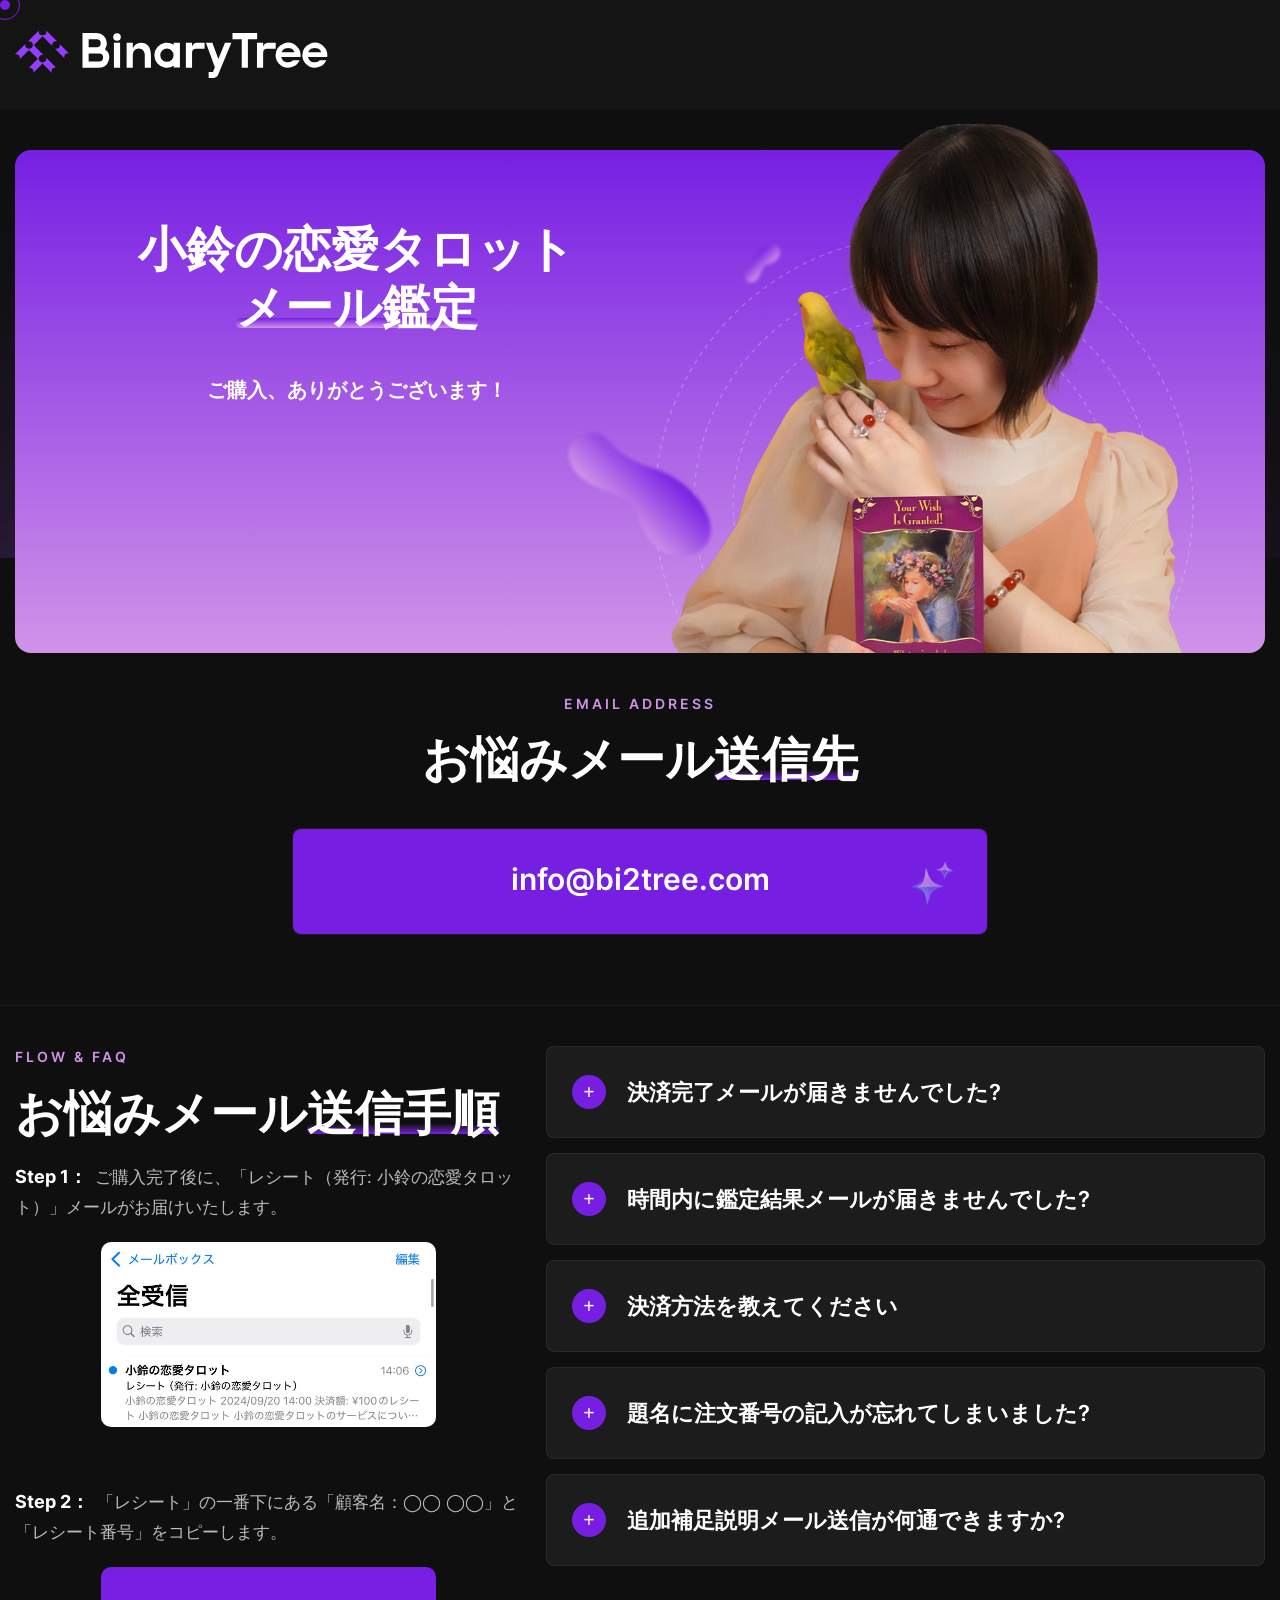
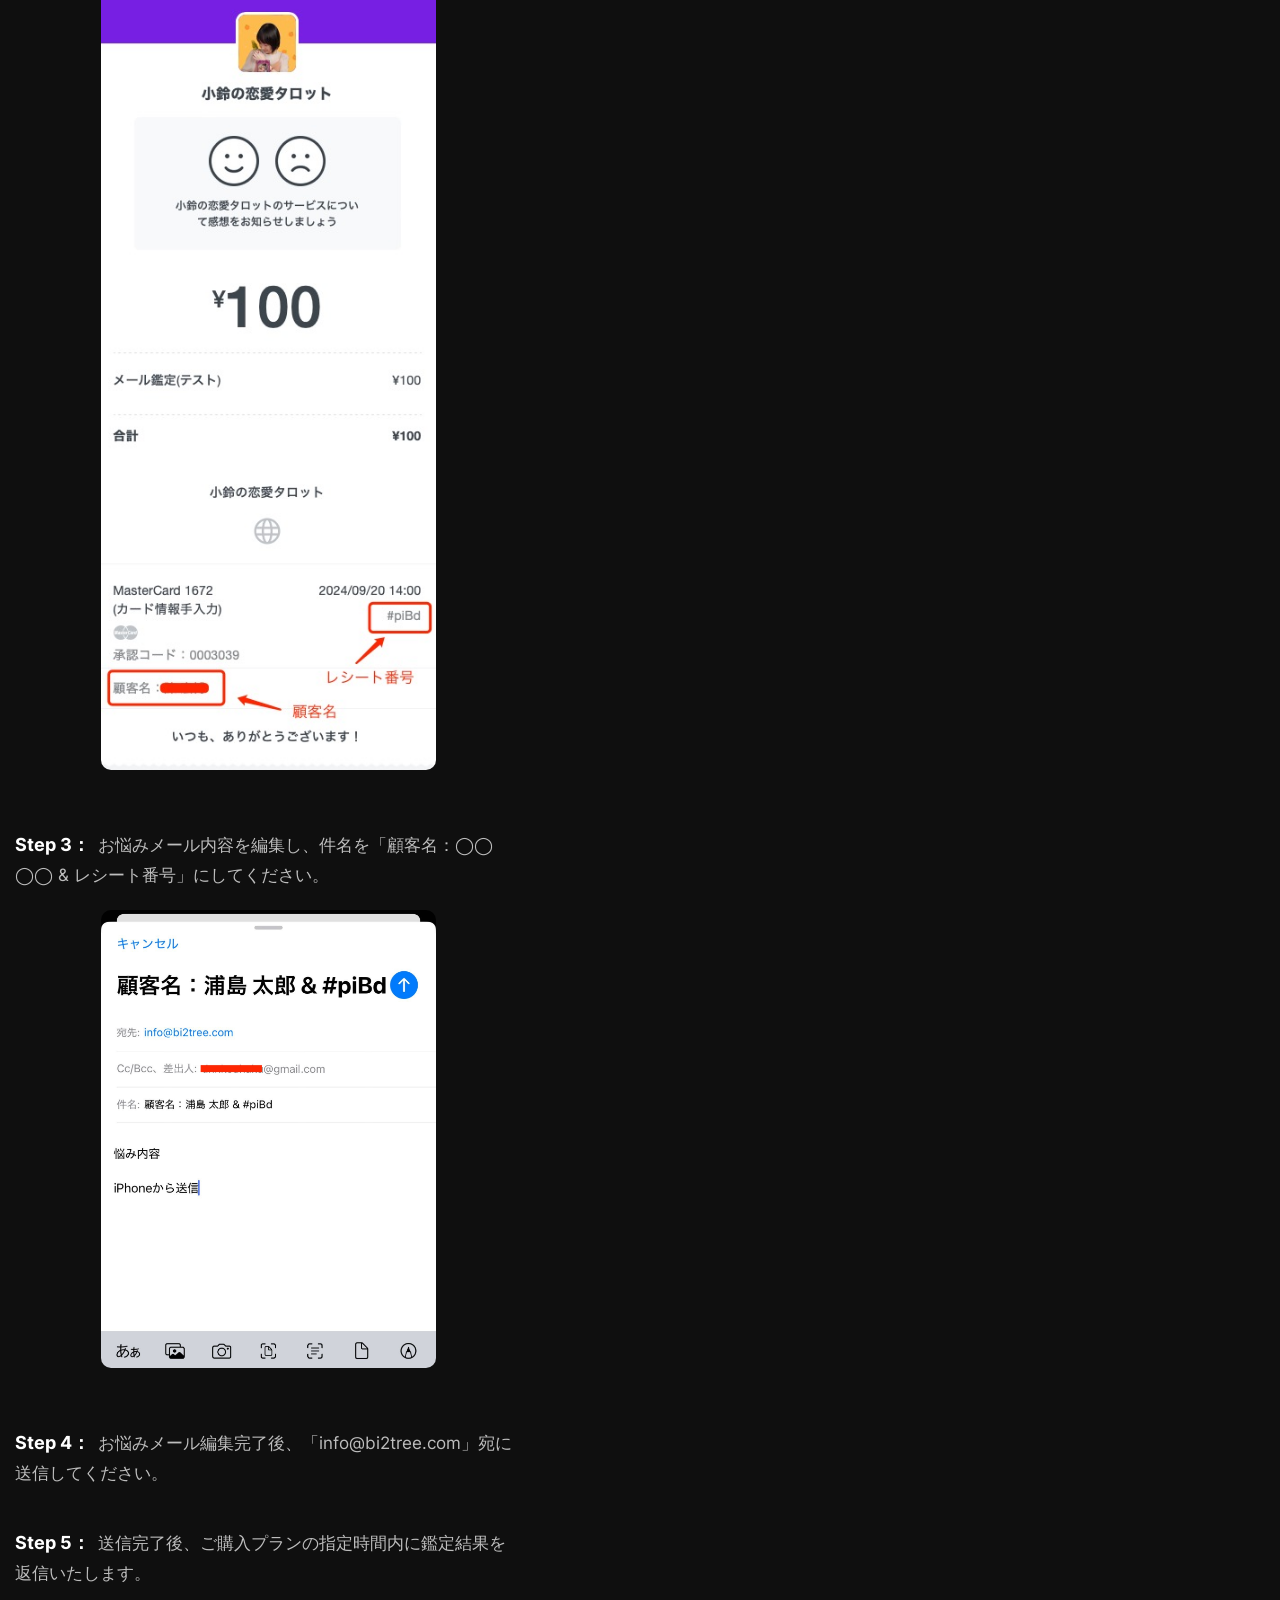
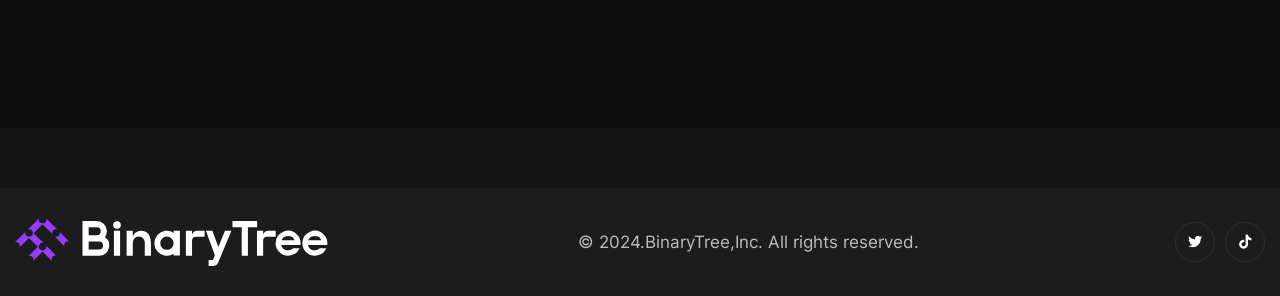
==== done.html @ 5b50a52a "modify kosuzu buy2" ====
<!DOCTYPE html>
<html>
<head>
<meta charset="utf-8">
<title>Braine Digital Agency Business HTML-5 Template | Services</title>
<!-- Stylesheets -->
<link href="static/css/bootstrap.css" rel="stylesheet">
<link href="static/css/style.css" rel="stylesheet">
<link href="static/css/meanmenu.min.css" rel="stylesheet">
<link href="static/css/responsive.css" rel="stylesheet">
<link href="static/image/favicon.svg" type="image/svg+xml" rel="icon">
<link href="static/css/css2-Loraitalwght040005000600070016001700_swap.css" rel="stylesheet">
<link href="static/css/css2-Interwght300400500600700800900_swap.css" rel="stylesheet">




<!-- Responsive -->
<meta http-equiv="X-UA-Compatible" content="IE=edge">
<meta name="viewport" content="width=device-width, initial-scale=1.0, maximum-scale=1.0, user-scalable=0">

</head>

<body>

<div class="page-wrapper">
	
	<!-- Cursor -->
	<div class="cursor"></div>
	<div class="cursor-follower"></div>
	<!-- Cursor End -->
 	
	<!-- Preloader -->
	<div class="loader-wrap">
		<div class="preloader">
			<div class="preloader-close">x</div>
			<div id="handle-preloader" class="handle-preloader">
				<div class="animation-preloader">
					<div class="txt-loading">
						<span data-text-preloader="L" class="letters-loading">L</span>
						<span data-text-preloader="O" class="letters-loading">O</span>
						<span data-text-preloader="A" class="letters-loading">A</span>
						<span data-text-preloader="D" class="letters-loading">D</span>
						<span data-text-preloader="I" class="letters-loading">I</span>
						<span data-text-preloader="N" class="letters-loading">N</span>
						<span data-text-preloader="G" class="letters-loading">G</span>
					</div>
				</div>
			</div>
		</div>
	</div>
	<!-- Preloader End -->

	<!-- Main Header -->
	<header class="main-header header-style-one">

		<!-- Header Lower -->
		<div class="header-lower">
			<div class="auto-container">
				<div class="inner-container">
					<div class="d-flex justify-content-between align-items-center flex-wrap">
						<div class="logo-box">
							<div class="logo"><a href=""><img src="static/picture/logo.svg" alt="" title=""></a></div>
						</div>
					</div>
				</div>
			</div>
		</div>
		<!--End Header Lower-->

		<!-- Mobile Menu  -->
		<div class="mobile-menu">
			<div class="menu-backdrop"></div>
			<div class="close-btn"><span class="icon fa-solid fa-xmark fa-fw"></span></div>

			<nav class="menu-box">
				<div class="nav-logo"><a href=""><img src="static/picture/mobile-logo.svg" alt="" title=""></a></div>
			</nav>
		</div>
		<!-- End Mobile Menu -->

	</header>
	<!-- End Main Header -->

	<!-- CTA One -->
	<section class="page-title2 cta-one style-two">
		<div class="cta-one_shadow" style="background-image:url(static/image/cta-shadow.png)"></div>
		<div class="auto-container">
			<div class="inner-container">
				<div class="cta-icon_one" style="background-image:url(static/image/cta-icon-1.png)"></div>
				<div class="cta-icon_two" style="background-image:url(static/image/cta-icon-2.png)"></div>
<!--				<div class="cta-one_card">-->
<!--					<img src="static/picture/cta-card.png" alt="">-->
<!--				</div>-->
				<div class="row clearfix">
					<!-- Column -->
					<div class="cta-one_title-column col-lg-6 col-md-12 col-sm-12">
						<div class="cta-one_title-outer">
							<h2 class="cta-one_title">小鈴の恋愛タロット <span>メール鑑定</span></h2>
							<h4 class="cta-one_title_sub">ご購入、ありがとうございます！</h4>
						</div>
					</div>
					<!-- Column -->
					<div class="cta-one_image-column col-lg-6 col-md-12 col-sm-12">
						<div class="cta-one_image-outer">
							<div class="image">
								<img src="static/picture/kosuzu.png" alt="">
							</div>
						</div>
					</div>
				</div>
			</div>
		</div>
	</section>
	<!-- End CTA One -->
	<section class="price-three" style="padding: 40px 0 ;">
		<div class="auto-container">
			<div class="inner-container">
				<!-- Sec Title -->
				<div class="sec-title centered">
					<div class="sec-title_title">Email Address</div>
					<h2 class="sec-title_heading">お悩みメール<span>送信先</span></h2>
				</div>
				<div class="pricing-tabs tabs-box">
					<div class="tabs-content">

						<!-- Tab -->
						<div class="tab active-tab" id="prod-monthly">
							<div class="content">
								<div class="row clearfix" style="display: flex; justify-content: center;">
									<!-- Price Block One -->
									<div class="price-block_one active col-lg-12 col-md-12 col-sm-12" style="max-width: 720px;">
										<div class="price-block_one-inner" style="text-align: center;">
											<div class="price-one_stars" style="background-image:url(static/image/price-stars.png)"></div>
											<div class="price-block_one-title">info@bi2tree.com</div>
										</div>
									</div>

								</div>
							</div>
						</div>
					</div>

				</div>
			</div>
		</div>
	</section>

	<!-- Faq One -->
	<section class="faq-one style-three" style="padding-top: 40px">
		<div class="auto-container">
			<div class="row clearfix">

				<!-- Tab Column -->
				<div class="faq-one_title-column col-lg-5 col-md-12 col-sm-12">
					<div class="faq-one_title-outer">
						<!-- Sec Title -->
						<div class="sec-title">
							<div class="sec-title_title">flow & faq</div>
							<h2 class="sec-title_heading">お悩みメール<span>送信手順</span></h2>
							<div class="sec-title_text" style="max-width: 720px;">
								<div class="step">
									<b>Step 1：</b>ご購入完了後に、「レシート（発行: 小鈴の恋愛タロット）」メールがお届けいたします。<br>
									<div style="text-align: center"><img src="static/picture/mail.jpg"></div>
								</div>
								<div class="step">
									<b>Step 2：</b>「レシート」の一番下にある「顧客名：◯◯ ◯◯」と「レシート番号」をコピーします。<br>
									<div style="text-align: center"><img src="static/picture/receipt.jpg"></div>
								</div>
								<div class="step">
									<b>Step 3：</b>お悩みメール内容を編集し、件名を「顧客名：◯◯ ◯◯ & レシート番号」にしてください。<br>
									<div style="text-align: center"><img src="static/picture/send.jpg"></div>
								</div>
								<div class="step"><b>Step 4：</b>お悩みメール編集完了後、「info@bi2tree.com」宛に送信してください。<br></div>
								<div class="step"><b>Step 5：</b>送信完了後、ご購入プランの指定時間内に鑑定結果を返信いたします。</div>
							</div>
						</div>
					</div>
				</div>

				<!-- Accordian Column -->
				<div class="faq-one_accordian-column col-lg-7 col-md-12 col-sm-12">
					<div class="faq-one_accordian-outer">

						<!-- Accordion Box -->
						<ul class="accordion-box_two">

							<!-- Block -->
							<li class="accordion block">
								<div class="acc-btn"><div class="icon-outer"><span class="icon icon-plus fa-solid fa-plus fa-fw"></span></div>決済完了メールが届きませんでした?</div>
								<div class="acc-content">
									<div class="content">
										<div class="text">決済完了後に、基本的に5分以内に【決済完了】メールがお届きいたします。もし届いてない場合は、お手数ですが、info@bi2tree.comまでご連絡ください。</div>
									</div>
								</div>
							</li>

							<!-- Block -->
							<li class="accordion block">
								<div class="acc-btn"><div class="icon-outer"><span class="icon icon-plus fa-solid fa-plus fa-fw"></span></div>時間内に鑑定結果メールが届きませんでした?</div>
								<div class="acc-content">
									<div class="content">
										<div class="text">基本的にご選択したプランの時間内に先生から鑑定結果を返信いたします。万が一時間超えてしまった場合、一部返金または全額返金いたします。</div>
									</div>
								</div>
							</li>

							<!-- Block -->
							<li class="accordion block">
								<div class="acc-btn"><div class="icon-outer"><span class="icon icon-plus fa-solid fa-plus fa-fw"></span></div>決済方法を教えてください</div>
								<div class="acc-content">
									<div class="content">
										<div class="text">決済ページに掲載している方法が対応されています。クレジットカード、QR決済がサポートされています。</div>
									</div>
								</div>
							</li>

							<!-- Block -->
							<li class="accordion block">
								<div class="acc-btn"><div class="icon-outer"><span class="icon icon-plus fa-solid fa-plus fa-fw"></span></div>題名に注文番号の記入が忘れてしまいました?</div>
								<div class="acc-content">
									<div class="content">
										<div class="text">メールを追って送信してください。先生または運営側からの連絡がある場合もございます。</div>
									</div>
								</div>
							</li>

							<!-- Block -->
							<li class="accordion block">
								<div class="acc-btn"><div class="icon-outer"><span class="icon icon-plus fa-solid fa-plus fa-fw"></span></div>追加補足説明メール送信が何通できますか?</div>
								<div class="acc-content">
									<div class="content">
										<div class="text">同一鑑定であれば、何通でも構いません。鑑定内容が変わったら、返信を断ります。</div>
									</div>
								</div>
							</li>

						</ul>

					</div>
				</div>
			</div>
		</div>
	</section>
	<!-- End Faq One -->

	<!-- Main Footer -->
	<footer class="main-footer" style="margin-top: 60px">
		<div class="footer_pattern" style="background-image: url(static/image/footer-pattern.png)"></div>
		<div class="footer-bottom">
			<div class="auto-container">
				<div class="inner-container d-flex justify-content-between align-items-center flex-wrap">
					<div class="footer-logo"><a href=""><img src="static/picture/logo.svg" alt="" title=""></a></div>
					<div class="footer-copyright">&copy; 2024.BinaryTree,Inc. All rights reserved.</div>
					<!-- Social Box -->
					<div class="footer-social_box">
						<!--						<a href="#"><i class="fa-brands fa-facebook-f"></i></a>-->
						<a href="#"><i class="fa-brands fa-twitter"></i></a>
						<a href="#"><i class="fa-brands fa-tiktok"></i></a>
						<!--						<a href="#"><i class="fa-brands fa-youtube"></i></a>-->
						<!--						<a href="#"><i class="fa-brands fa-instagram"></i></a>-->
					</div>
				</div>
			</div>
		</div>
	</footer>
	<!-- End Main Footer -->

</div>
<!-- End PageWrapper -->

<div class="progress-wrap">
	<svg class="progress-circle svg-content" width="100%" height="100%" viewbox="-1 -1 102 102">
		<path d="M50,1 a49,49 0 0,1 0,98 a49,49 0 0,1 0,-98"></path>
	</svg>
</div>

<script src="static/js/jquery.js"></script>
<script src="static/js/popper.min.js"></script>
<script src="static/js/bootstrap.min.js"></script>
<script src="static/js/appear.js"></script>
<script src="static/js/parallax.min.js"></script>
<script src="static/js/tilt.jquery.min.js"></script>
<script src="static/js/jquery.paroller.min.js"></script>
<script src="static/js/wow.js"></script>
<script src="static/js/swiper.min.js"></script>
<script src="static/js/backtotop.js"></script>
<script src="static/js/odometer.js"></script>
<script src="static/js/parallax-scroll.js"></script>

<script src="static/js/gsap.min.js"></script>
<script src="static/js/SplitText.min.js"></script>
<script src="static/js/ScrollTrigger.min.js"></script>
<script src="static/js/ScrollToPlugin.min.js"></script>
<script src="static/js/ScrollSmoother.min.js"></script>

<script src="static/js/touchspin.js"></script>
<script src="static/js/jquery.marquee.min.js"></script>
<script src="static/js/magnific-popup.min.js"></script>
<script src="static/js/nav-tool.js"></script>
<script src="static/js/jquery-ui.js"></script>
<script src="static/js/element-in-view.js"></script>
<script src="static/js/script.js"></script>

<!--[if lt IE 9]><script src="#"></script><![endif]-->
<!--[if lt IE 9]><script src="js/respond.js"></script><![endif]-->

</body>
</html>
---- static/css/style.css ----
/* Braine Digital Agency Business HTML-5 Template */

/************ TABLE OF CONTENTS ***************
1. Fonts
2. Reset
3. Global
4. Main Header / Two / Three
5. Slider One / Two
6. Services One
7. About One
8. Choose One / Two
9. Answer One
10. Testimonial One / Two / Three
11. Steps One
12. Price One / Two
13. Faq One / Two
14. Social One
15. News One / Two
16. CTA One / Two / Three / Four
17. Main Footer
18. Banner One
19. Assistance One
20. LiveChat One
21. Counter One
22. Conversation One
23. Clients One
24. Order One
25. Tools One
26. Price Two
27. Community One
28. Members One
29. Data One
30. Page Title
31. Story One
32. Value One
33. Team One
34. Login
35. Register
36. Forgot Password
37. Team Detail
38. Service Detail
39. Our Blog
40. Blog Widgets
41. Blog Classic
42. Blog Detail
43. Comments Form
44. Comments Box
45. Not Found
46. Contact Info
47. Contact Form
48. Map

**********************************************/

/* 

	font-family: 'Inter', sans-serif;

*/

/*** 

====================================================================
	Attachment Css Files
====================================================================

***/

@import url('global.css');
@import url('header.css');
@import url('footer.css');
@import url('animate.css');
@import url('jquery-ui.css');
@import url('swiper.min.css');
@import url('icomoon-style.css');
@import url('font-awesome.css');
@import url('custom-animate.css');
@import url('magnific-popup.css');
@import url('odometer-theme-default.css');
@import url('jquery.bootstrap-touchspin.css');

/*** 

====================================================================
	Main Slider
====================================================================

***/

.slider-one{
	position:relative;
}

.slider-one::before{
	position:absolute;
	content: '';
	left: 0px;
	right: 0px;
	bottom: 0px;
	height: 50px;
	z-index: 10;
	background-color: var(--color-two);
	clip-path: polygon(15% 60%, 100% 0, 100% 100%, 0 100%, 0 0);
}

.slider-one .swiper-slide{
	position:relative;
	overflow:hidden;
	padding:200px 0px 180px;
}

.slider-one_pattern{
	position: absolute;
	left: 0px;
	top: 0px;
	right: 0px;
	bottom: 0px;
	z-index: 1;
	background-position: bottom center;
}

.slider-one_pattern-two{
	position: absolute;
	left: 0px;
	z-index: 1;
	bottom: -550px;
	width: 848px;
	height: 1088px;
	background-position: bottom center;
}

.slider-one_pattern-three{
	position: absolute;
	left: -200px;
	top: 0px;
	width: 909px;
	height: 640px;
	background-position: bottom center;
}

.slider-one_pattern-four{
	position: absolute;
	right: 0px;
	top: 0px;
	width: 709px;
	height: 752px;
	background-repeat: no-repeat;
}

.slider-one_author{
	position: absolute;
	left: 30px;
	top: 30px;
	z-index: 1;
}

.slider-one_author i{
	position: relative;
	display: block;
}

.slider-one_author-name{
	position: relative;
	margin-top: 8px;
	font-size: 20px;
	font-weight: 600;
	color: var(--color-four);
}

.slider-one_author-text{
	position: relative;
	font-size: 16px;
	margin-top: 2px;
	font-weight: 400;
	color: var(--color-four);
}

.slider-one_icon{
	position: absolute;
	left: 5%;
	top: 42%;
	width: 36px;
	height: 37px;
}

.slider-one_icon-two{
	position: absolute;
	right: 7%;
	bottom: 30%;
	width: 36px;
	height: 37px;
}

.slider-one_content{
	position:relative;
	z-index: 2;
}

.slider-one_content-inner{
	position:relative;
	padding-top: 60px;
}

.slider-one_title{
	position: relative;
	font-size: 16px;
	font-weight: 500;
	padding: 10px 20px;
	border-radius: 5px;
	color: var(--main-color);
	transition:all 900ms ease;
	-moz-transition:all 900ms ease;
	-webkit-transition:all 900ms ease;
	-ms-transition:all 900ms ease;
	-o-transition:all 900ms ease;
	display: inline-block;
	transition: 1.3s cubic-bezier(0.5, 0.5, 0, 1);
    clip-path: polygon(0% 0%, 0% 0%, 0% 100%, 0% 100%);
	background-color: rgba(var(--main-color-rgb), 0.10);
}

.slider-one_title i{
	position: relative;
	margin-right: 10px;
}

.slider-one .swiper-slide-active .slider-one_title{
	-webkit-transition-delay: 500ms;
	-moz-transition-delay: 500ms;
	-ms-transition-delay: 500ms;
	-o-transition-delay: 500ms;
	transition-delay: 500ms;
	clip-path: polygon(0% 0%, 100% 0%, 100% 100%, 0% 100%);
}

.slider-one_heading{
	margin-top: 25px;
	margin-bottom:30px;
	color: var(--white-color);

	transition:all 900ms ease;
	-moz-transition:all 900ms ease;
	-webkit-transition:all 900ms ease;
	-ms-transition:all 900ms ease;
	-o-transition:all 900ms ease;
	transition: 1.3s cubic-bezier(0.5, 0.5, 0, 1);
    clip-path: polygon(0% 0%, 0% 0%, 0% 100%, 0% 100%);
}

.slider-one_heading span{
	position: relative;
	font-weight: 600;
	font-style: normal;
}

.slider-one_heading span::before{
	position: absolute;
	content: '';
	left: 0px;
	bottom: 12px;
	right: 0px;
	z-index: -1;
	height: 12px;
	border-radius: 50px;
	background: var(--main-color);
    background: linear-gradient(to top, var(--main-color) 0%, var(--color-two) 100%);
}

.slider-one .swiper-slide-active .slider-one_heading{
	-webkit-transition-delay: 800ms;
	-moz-transition-delay: 800ms;
	-ms-transition-delay: 800ms;
	-o-transition-delay: 800ms;
	transition-delay: 800ms;
	clip-path: polygon(0% 0%, 100% 0%, 100% 100%, 0% 100%);
}

.slider-one_text{
	position: relative;
	font-size: 17px;
	max-width: 600px;
	line-height: 27px;
	margin-bottom:35px;
	color: var(--color-three);

	transition:all 900ms ease;
	-moz-transition:all 900ms ease;
	-webkit-transition:all 900ms ease;
	-ms-transition:all 900ms ease;
	-o-transition:all 900ms ease;
	transition: 1.3s cubic-bezier(0.5, 0.5, 0, 1);
    clip-path: polygon(0% 0%, 0% 0%, 0% 100%, 0% 100%);
}

.slider-one .swiper-slide-active .slider-one_text{
	-webkit-transition-delay: 1100ms;
	-moz-transition-delay: 1100ms;
	-ms-transition-delay: 1100ms;
	-o-transition-delay: 1100ms;
	transition-delay: 1100ms;
	clip-path: polygon(0% 0%, 100% 0%, 100% 100%, 0% 100%);
}

.slider-one .slider-one_button{
	position: relative;
	gap: 25px;
	display:inline-block;
	transition:all 900ms ease;
	-moz-transition:all 900ms ease;
	-webkit-transition:all 900ms ease;
	-ms-transition:all 900ms ease;
	-o-transition:all 900ms ease;
	transition: 1.3s cubic-bezier(0.5, 0.5, 0, 1);
    clip-path: polygon(0% 0%, 0% 0%, 0% 100%, 0% 100%);
}

.slider-one .swiper-slide-active .slider-one_button{
	-webkit-transition-delay: 1400ms;
	-moz-transition-delay: 1400ms;
	-ms-transition-delay: 1400ms;
	-o-transition-delay: 1400ms;
	transition-delay: 1400ms;
	clip-path: polygon(0% 0%, 100% 0%, 100% 100%, 0% 100%);
}

.slider-one_video{
	position: relative;
}

.slider-one_video .play-box{
	position:relative;
}

.slider-one_video .play-box:hover .fa{
	color: var(--main-color);
	background-color: var(--white-color);
}

.slider-one_video .play-box .fa{
	position:relative;
	width:60px;
	height:60px;
	float:left;
	margin-top:3px;
	font-size:18px;
	line-height:60px;
	border-radius:50px;
	display:inline-block;
	color:var(--white-color);
	text-align:center !important;
	background-color: var(--main-color);
	transition:all 300ms ease;
	-moz-transition:all 300ms ease;
	-webkit-transition:all 300ms ease;
	-ms-transition:all 300ms ease;
	-o-transition:all 300ms ease;
}

.slider-one_image-column{
	position: relative;
}

.slider-one_image-outer{
	position: relative;
	padding-bottom: 75px;
}

.slider-one_image{
	position: relative;
	transition:all 900ms ease;
	-moz-transition:all 900ms ease;
	-webkit-transition:all 900ms ease;
	-ms-transition:all 900ms ease;
	-o-transition:all 900ms ease;
	transition: 1.3s cubic-bezier(0.5, 0.5, 0, 1);
    clip-path: polygon(0% 0%, 0% 0%, 0% 100%, 0% 100%);
}

.slider-one .swiper-slide-active .slider-one_image{
	-webkit-transition-delay: 700ms;
	-moz-transition-delay: 700ms;
	-ms-transition-delay: 700ms;
	-o-transition-delay: 700ms;
	transition-delay: 700ms;
	clip-path: polygon(0% 0%, 100% 0%, 100% 100%, 0% 100%);
}

.slider-one_graph{
	position: absolute;
	left: -100px;
	z-index: 1;
	bottom: 0px;
}

.slider-one_graph-title{
	position: absolute;
	left: 25px;
	top: 20px;
	font-size: 22px;
	font-weight: 600;
	line-height: 28px;
	color: var(--main-color);
}

.slider-one_graph-title span{
	position: relative;
	display: block;
	font-weight: 400;
	font-size: 17px;
}

.slider-one_graph-title sup{
	position: relative;
	display: inline-block;
}

.slider-one_graph-title i{
	position: relative;
	font-size: 12px;
}

.slider-one_percentage{
	position: absolute;
	right: -35px;
	top: 40px;
	z-index: 1;
	width: 145px;
	overflow: hidden;
	border-radius: 8px;
	padding: 10px 35px;
	-webkit-animation: icon-bounce 0.8s ease-out infinite;
    animation: icon-bounce 0.8s ease-out infinite;
}

.slider-one_percentage i{
	position: absolute;
	left: 10px;
	top: 30px;
	font-size: 20px;
	color: var(--main-color);
}

.slider-one_percentage::before{
	position: absolute;
	content: '';
	left: 0px;
	top: 0px;
	right: 0px;
	bottom: 0px;
	background: url(../image/percentage-bg.png);
	background-size: cover;
}

.slider-one_percentage .slider-one_percent{
	position: relative;
	font-weight: 700;
	font-size: 50px;
	line-height: 1em;
	color: var(--main-color);

	background-image: var(--base-gradient);
	-webkit-background-clip: text;
	-moz-background-clip: text;
	background-clip: text;
	-webkit-text-fill-color: transparent;
	--base-gradient: linear-gradient(to right, var(--main-color) 0%, var(--color-five) 100%);
}

.slider-one_percentage .slider-one_percent sub{
	position: relative;
	font-size: 20px;
	bottom: 5px;
	background-image: var(--base-gradient);
	-webkit-background-clip: text;
	-moz-background-clip: text;
	background-clip: text;
	-webkit-text-fill-color: transparent;
	--base-gradient: linear-gradient(to right, var(--color-five) 0%, var(--color-five) 100%);
}

.slider-one_percentage-text{
	position: relative;
	font-size: 16px;
	display: inline-block;

	background-image: var(--base-gradient);
	-webkit-background-clip: text;
	-moz-background-clip: text;
	background-clip: text;
	-webkit-text-fill-color: transparent;
	--base-gradient: linear-gradient(to right, var(--main-color) 0%, var(--color-five) 100%);
}

/*** 

====================================================================
	Services One
====================================================================

***/

.services-one{
	position: relative;
	z-index: 1;
	padding: 60px 0px 70px;
}

.services-one.style-two{
	padding-top: 100px;
}

.service-block_one{
	position: relative;
	margin-bottom: 30px;
}

.service-block_one-inner{
	position: relative;
	padding: 30px 30px;
	overflow: hidden;
	border-radius: 8px;
	background: rgba(var(--white-color-rgb), 0.10);
    background: linear-gradient(to bottom, rgba(var(--white-color-rgb), 0.10) 0%, var(--color-two) 100%);
}

.service-block_one-inner::before{
	position: absolute;
	content: '';
	left: 1px;
	top: 1px;
	right: 1px;
	bottom: 1px;
	overflow: hidden;
	border-radius: 8px;
	background: rgba(var(--color-seven-rgb), 1);
    background: linear-gradient(to bottom, rgba(var(--color-seven-rgb), 1) 0%, rgba(var(--white-color-rgb), 0) 100%);
}

.service-block_one-icon{
	position: relative;
	width: 70px;
	height: 70px;
	font-size: 32px;
	line-height: 76px;
	text-align: center;
	border-radius: 50px;
	display: inline-block;
	color: var(--main-color);
	display: inline-block;
	transition:all 500ms ease;
	-moz-transition:all 500ms ease;
	-webkit-transition:all 500ms ease;
	-ms-transition:all 500ms ease;
	-o-transition:all 500ms ease;
}

.service-block_one-icon::before{
	position: absolute;
	content: '';
	left: 0px;
	top: 0px;
	right: 0px;
	bottom: 0px;
	z-index: -1;
	opacity: 0.50;
	border-radius: 50px;
    background: var(--main-color);
    background: linear-gradient(to right, var(--main-color) 0%, var(--color-five) 100%);
}

.service-block_one-inner:hover .service-block_one-icon{
	color: var(--white-color);
	background-color: var(--main-color);
	transform: rotateY(180deg);
}

/* 容器样式，包含两张图片 */
.flip-container {
	width: 70px;
	height: 70px;
	perspective: 1000px; /* 设置3D视角 */
}

.flipper {
	position: relative;
	width: 100%;
	height: 100%;
	transition: transform 0.6s; /* 动画时长 */
	transform-style: preserve-3d; /* 保持3D效果 */
	-moz-transition:all 500ms ease;
	-webkit-transition:all 500ms ease;
	-ms-transition:all 500ms ease;
	-o-transition:all 500ms ease;
}

/* 鼠标悬停时触发翻转 */
.flip-container:hover .flipper {
	transform: rotateY(180deg); /* Y轴180度翻转 */
}

/* 前面和背面图片的通用样式 */
.front, .back {
	position: absolute;
	width: 100%;
	height: 100%;
	backface-visibility: hidden; /* 隐藏背面 */
}

/* 前面图片 */
.front {
	background-size: cover;
}

/* 背面图片 */
.back {
	background-size: cover;
	transform: rotateY(180deg); /* 背面默认翻转180度 */
}

.service-block_one-heading{
	position: relative;
	margin-top: 22px;
}

.service-block_one-heading a{
	position: relative;
	color: var(--white-color);
}

.service-block_one-heading a:hover{
	color: var(--main-color);
}

.service-block_one-text{
	position: relative;
	margin-top: 15px;
	font-size: 17px;
	line-height: 27px;
	margin-bottom: 25px;
	color: var(--color-six);
}

.service-block_one-text span{
	position: relative;
	color: var(--main-color);
}

.service-block_one-number{
	position: relative;
	font-size: 16px;
	opacity: 0.20;
	font-weight: 600;
	color: var(--white-color);
}

.service-block_one-join{
	position: relative;
	font-size: 16px;
	font-weight: 600;
	color: var(--white-color);
}

.service-block_one-join i{
	position: relative;
	font-size: 12px;
}

.service-block_one-join:hover{
	color: var(--main-color);
}

/* Service Block Two */

.service-block_two{
	position: relative;
}

.service-block_two-inner{
	position: relative;
	padding: 30px 30px;
	border-radius: 8px;
	overflow: hidden;
	min-height: 325px;
}

.service-block_two-inner::before{
	position: absolute;
	content: '';
	left: 0px;
	top: 0px;
	right: 0px;
	bottom: 0px;
	opacity: 0.50;
	background: rgba(var(--main-color-rgb), 1);
    background: linear-gradient(to bottom, rgba(var(--main-color-rgb), 1) 0%, rgba(var(--white-color-rgb), 0) 100%);
}

.service-block_two-icon{
	position: relative;
	margin-bottom: 25px;
}

.service-block_two-heading{
	position: relative;
	margin-bottom: 15px;
}

.service-block_two-heading a{
	position: relative;
	color: var(--white-color);
}

.service-block_two-text{
	position: relative;
	font-size: 17px;
	color: var(--color-six);
}

.service-block_two-button{
	position: relative;
	margin-top: 40px;
}

.service-block_two-sideicon{
	position: absolute;
	right: 0px;
	bottom: 0px;
	width: 148px;
	height: 102px;
}

/*** 

====================================================================
	About One
====================================================================

***/

.about-one{
	position: relative;
	padding: 100px 0px 70px;
}

.about-one .sec-title_title{
	color: #D093E8;
}

.about-one_icon{
	position: absolute;
	left: 5%;
	height: 95px;
	width: 125px;
	bottom: 15%;
	-webkit-animation: icon-bounce 0.8s ease-out infinite;
    animation: icon-bounce 0.8s ease-out infinite;
}

.about-one_icon-two{
	position: absolute;
	right: 10%;
	bottom: 16%;
	width: 43px;
	height: 45px;
}

.about-one_pattern{
	position: absolute;
	right: 0px;
	top: -250px;
	width: 709px;
	height: 1152px;
	background-position: right center;
	background-repeat: no-repeat;
}

.about-one_icon-three{
	position: absolute;
	left: 0px;
	top: 0px;
	bottom: 0px;
	right: -150px;
	background-position: center center;
	background-repeat: no-repeat;
}

.about-one_tab-column{
	position: relative;
	margin-bottom: 30px;
}

.about-one_content-column{
	position: relative;
	margin-bottom: 30px;
}

.about-one_content-outer{
	position: relative;
	padding-left: 0px;
	margin-left: 20px;
}

.about-one .sec-title{
	margin-bottom: 20px;
}

.about-one p{
	position: relative;
	font-size: 17px;
	line-height: 27px;
	margin-bottom: 15px;
	color: var(--color-three);
}

.about-one p span{
	position: relative;
	color: var(--main-color);
}

.about-one_options{
	position: relative;
	margin-top: 35px;
	display: flex;
	gap: 20px;
}

.about-one_rating-box{
	position: relative;
	font-size: 50px;
	display: flex;
	gap: 15px;
	font-weight: 600;
	color: var(--main-color);
	font-family: 'Lora', serif;
}

.about-one_rating{
	position: relative;
	color: #FCCA18;
	font-size: 14px;
}

.about-one_rating i{
	position: relative;
	display: block;
	font-size: 15px;
	font-weight: 400;
	color: var(--color-six);
	font-family: 'Inter', sans-serif;
}

/*** 

====================================================================
	Choose One
====================================================================

***/

.choose-one{
	position: relative;
}

.choose-one .auto-container{
	position: relative;
	max-width: 1650px;
}

.choose-one .inner-container{
	position: relative;
	border-radius: 10px;
	padding: 80px 160px 50px;
	background-color: var(--main-color);
}

.counter-block_one{
	position: relative;
	margin-bottom: 30px;
}

.counter-block_one-inner{
	position: relative;
	border-radius: 6px;
	padding: 40px 30px 38px;
	background-color: rgba(var(--white-color-rgb), 0.10);
}

.counter-block_one-inner:hover .counter-block_one-icon{
	animation: icon-bounce 0.8s ease-out;
    -webkit-animation: icon-bounce 0.8s ease-out;
}

.counter-block_one-icon{
	position: relative;
	line-height: 1em;
	font-size: 44px;
	color: var(--white-color);
}

.counter-block_one-count{
	position: relative;
	line-height: 1em;
	font-size: 44px;
	font-weight: 600;
	margin-top: 22px;
	color: var(--white-color);
}

.counter-block_one-text{
	position: relative;
	font-weight: 400;
	margin-top: 14px;
	font-size: 17px;
	line-height: 27px;
	color: var(--color-three);
}

/*** 

====================================================================
	Answer One
====================================================================

***/

.answer-one{
	position: relative;
	padding: 100px 0px 40px;
}

.answer-one .sec-title_title {
    color: #D093E8;
}

.answer-one_title-column{
	position: relative;
	margin-bottom: 30px;
}

.answer-one_title-outer{
	position: relative;
	padding-top: 45px;
	margin-right: -30px;
}

.answer-one_list{
	position: relative;
}

.answer-one_list li{
	position: relative;
	font-size: 17px;
	max-width: 470px;
	line-height: 27px;
	padding-left: 30px;
	margin-bottom: 15px;
	color: var(--color-six);
}

.answer-one_list li i{
	position: absolute;
	left: 0px;
	top: 4px;
	color: var(--main-color);
}

.answer-one_list li:last-child{
	margin-bottom: 0px;
}

.answer-one_button{
	position: relative;
	margin-top: 40px;
}

.answer-one_content-column{
	position: relative;
	margin-bottom: 30px;
}

.answer-one_content-outer{
	position: relative;
	padding-top: 40px;
	padding-right: 50px;
	padding-left: 55px;
	padding-bottom: 40px;
}

.answer-one_pattern{
	position: absolute;
	right: 0px;
	top: -110px;
	left: 0px;
	bottom: 0px;
	z-index: -1;
	background-position: right top;
	background-repeat: no-repeat;
}

/* Answer One Author */

.answer-one_author{
	position: relative;
	z-index: 1;
	margin-bottom: 15px;
}

.answer-one_author-inner{
	position: relative;
	min-height: 140px;
	padding-left: 140px;
	display: inline-block;
}

.answer-one_author-inner::before{
	position: absolute;
	content: '';
	left: 50px;
	top: 16px;
	right: -10px;
	bottom: 11px;
	border-radius: 8px;

	background: var(--color-two);
    background: linear-gradient(to left, rgba(var(--main-color-rgb), 0) 0%, rgba(var(--color-two-rgb), 0.10) 100%);

	border: 1px solid rgba(var(--black-color-rgb), 0.10);
}

.answer-one_author-image{
	position: absolute;
	left: 0px;
	top: 0px;
	width: 140px;
	height: 140px;
	z-index: 10;
	padding: 8px 8px;
	border-radius: 150px;
	background-color: rgba(var(--white-color-rgb), 0.05);
	border: 1px solid rgba(var(--white-color-rgb), 0.10);
}

.answer-one_author-image img{
	position: relative;
	width: 100%;
	display: block;
}

.answer-one_author-content{
	position: relative;
	margin-left: -30px;
	margin-top: 25px;
	border-radius: 8px;
	display: inline-block;
	padding: 20px 30px 20px 50px;
	background-color: var(--color-four);
}

.answer-one_author-text{
	position: relative;
	font-size: 17px;
	max-width: 400px;
	line-height: 27px;
	color: var(--color-three);
}

.answer-one_scroll-content_outer{
	position: relative;
	height: 242px;
	padding: 8px 8px;
	margin-left: 180px;
	margin-right: 20px;
}

.answer-one_scroll-content_outer::before{
	position: absolute;
	content: '';
	left: 0px;
	top: 0px;
	right: 0px;
	bottom: 0px;
	border-radius: 8px;

	background: var(--color-two);
    background: linear-gradient(to left, rgba(var(--main-color-rgb), 0) 0%, rgba(var(--color-two-rgb), 0.10) 100%);

	border: 1px solid rgba(var(--black-color-rgb), 0.10);
}

.answer-one_scroll-content{
	position: relative;
	height: 225px;
	overflow-y: auto;
	border-radius: 8px;
	padding: 25px 25px;
	background-color: var(--color-four);
}

.answer-one_scroll-content::before{
	position: absolute;
	content: '';
	left: 0px;
	top: 40%;
	right: 0px;
	height: 100%;
	z-index: 1;
	border-radius: 8px;
	background: rgba(var(--color-two-rgb), 1);
    background: linear-gradient(to top, rgba(var(--color-two-rgb), 1) 0%, rgba(var(--white-color-rgb), 0) 100%);
}

.answer-one_scroll-content .title{
	position: relative;
	font-size: 15px;
	margin-bottom: 15px;
	color: var(--color-three);
}

.answer-one_scroll-content .text{
	position: relative;
	padding-left: 35px;
}

.answer-one_scroll-content .text .icon{
	position: absolute;
	left: 0px;
	top: 3px;
	font-size: 20px;
	line-height: 1em;
	color: var(--main-color);
}

.answer-one_scroll-content .text p{
	position: relative;
	font-size: 17px;
	line-height: 27px;
	margin-bottom: 15px;
	color: var(--color-three);
}

.answer-one_icon{
	position: absolute;
	right: -25px;
	top: 40px;
	z-index: 1;
	border-radius: 50%;
	display: inline-block;
	background-color: var(--main-color);
	-webkit-animation: icon-bounce 0.8s ease-out infinite;
    animation: icon-bounce 0.8s ease-out infinite;
}

/* Search Widget */

.answer-search_box{
	margin-top: 35px;
	margin-left: 180px;
	margin-right: 20px;
}

.answer-search_box .form-group{
	position:relative;
	margin:var(--margin-zero);
}

.answer-search_box .form-group .search-icon{
	position:absolute;
	left: 20px;
	top: 20px;
	z-index: 1;
	font-size: 20px;
	line-height: 1em;
	color: var(--color-two);
}

.answer-search_box .form-group input:focus + button{
	color: var(--white-color);
	background-color: var(--main-color);
}

.answer-search_box .form-group input[type="text"],
.answer-search_box .form-group input[type="search"]{
	position:relative;
	line-height:28px;
	font-size:17px;
	background:none;
	display:block;
	width:100%;
	height:60px;
	border-radius:8px;
	color:var(--black-color);
	padding:10px 50px 10px 60px;
	transition:all 500ms ease;
	-moz-transition:all 500ms ease;
	-webkit-transition:all 500ms ease;
	-ms-transition:all 500ms ease;
	-o-transition:all 500ms ease;
	border:1px solid rgba(var(--black-color-rgb), 0.10);
	background-color: #e4d5e4;
}

.answer-search_box .form-group input::placeholder,
.answer-search_box .form-group textarea::placeholder{
	color:var(--black-color);
}

.answer-search_box .form-group button{
	position:absolute;
	right:5px;
	top:5px;
	bottom: 5px;
	width:60px;
	display:block;
	cursor:pointer;
	line-height:50px;
	font-weight:normal;
	border-radius:0px;
	font-size:24px;
	background: none;
	border-radius: 5px;
	color:var(--color-two);
	transition:all 500ms ease;
	-moz-transition:all 500ms ease;
	-webkit-transition:all 500ms ease;
	-ms-transition:all 500ms ease;
	-o-transition:all 500ms ease;
}

.answer-search_box .form-group button:hover{
	background-color:var(--main-color);
	color:var(--white-color);
}

/*** 

====================================================================
	Testimonial One
====================================================================

***/

.testimonial-one{
	position: relative;
}

.testimonial-one .sec-title_title {
    color: #D093E8;
}

.testimonial-one .auto-container{
	position: relative;
	max-width: 1650px;
}

.testimonial-one .inner-container{
	position: relative;
	border-radius: 10px;
	padding: 100px 120px 100px;
	background-position: center center;
	background-repeat: no-repeat;
	background-color: var(--color-seven);
}

.testimonial-block_one{
	position: relative;
	margin-bottom: 30px;
}

.testimonial-block_one-inner{
	position: relative;
	padding: 40px 30px;
	overflow: hidden;
	border-radius: 8px;
	background: rgba(var(--white-color-rgb), 0.05);
    background: linear-gradient(to bottom, rgba(var(--white-color-rgb), 0.05) 0%, var(--color-seven) 100%);
}

.testimonial-block_one-inner::before{
	position: absolute;
	content: '';
	left: 1px;
	top: 1px;
	right: 1px;
	bottom: 1px;
	border-radius: 8px;
	background-color: var(--color-seven);
}

.testimonial-block_one-rating{
	position: relative;
	color: #FCCA18;
    font-size: 14px;
}

.testimonial-block_one-text{
	position: relative;
	margin-top: 25px;
	font-size: 22px;
	line-height: 32px;
	color: var(--color-six);
}

.testimonial-block_one-text span{
	color: var(--main-color);
}

.testimonial-block_one-author_box{
	position: relative;
	margin-top: 40px;
	font-size: 20px;
	padding-top: 7px;
	align-items: center;
	padding-left: 80px;
	display: inline-block;
	color: var(--white-color);
}

.testimonial-block_one-author-image{
	position: absolute;
	left: 0px;
	top: 0px;
	width: 60px;
	height: 60px;
	border-radius: 150px;
	overflow: hidden;
}

.testimonial-block_one-author_box span{
	position: relative;
	display: block;
	font-size: 16px;
	margin-top: 6px;
	color: var(--color-six);
}

.testimonial-one .three-item_carousel-pagination{
	position: relative;
	z-index: 10;
	margin-top: 30px;
	text-align: center;
}

.testimonial-one .swiper-pagination-bullet{
	position: relative;
	width: 12px;
	height: 12px;
	opacity: 1;
	border-radius: 50px;
	margin: 0px 6px !important;
	transition:all 300ms ease;
	-moz-transition:all 300ms ease;
	-webkit-transition:all 300ms ease;
	-ms-transition:all 300ms ease;
	-o-transition:all 300ms ease;
	background: none;
	border:1px solid rgba(var(--white-color-rgb), 0.60);
}

.testimonial-one .swiper-pagination-bullet:hover,
.testimonial-one .swiper-pagination-bullet.swiper-pagination-bullet-active{
	opacity: 1;
	border-color:var(--main-color);
	background-color: rgba(var(--main-color-rgb), 1);
}

/*** 

====================================================================
	Steps One
====================================================================

***/

.steps-one{
	position: relative;
	z-index: 2;
	padding: 110px 0px 70px;
}

.steps-one .sec-title_title {
    color: #D093E8;
}

.steps-one_bg{
	position: absolute;
	left: 0px;
	top: 0px;
	right: 0px;
	bottom: 0px;
	background-position: center center;
	background-repeat: no-repeat;
}

.steps-one_icon{
	position: absolute;
	left: 20%;
	bottom: 15%;
	width: 43px;
	height: 45px;
}

.steps-one .inner-container{
	position: relative;
}

.steps-one .circle-layer{
	position: absolute;
	left: 150px;
	top: 150px;
	width: 930px;
	height: 930px;
	border-radius: 50%;
	border: 1px dashed rgba(var(--white-color-rgb), 0.20);
}

.steps-one .dots-layer{
	position: absolute;
	left: 150px;
	top: 150px;
	width: 930px;
	height: 930px;
	border-radius: 50%;
}

.steps-one .dots-layer .dot-one{
	position: absolute;
	left: 22%;
    top: 8%;
	width: 8px;
	height: 8px;
	border-radius: 50px;
	background-color: var(--white-color);
}

.steps-one .dots-layer .dot-two{
	position: absolute;
	left: 42%;
    bottom: 2px;
	width: 8px;
	height: 8px;
	border-radius: 50px;
	background-color: var(--white-color);
}

.steps-one .column:nth-child(2n + 0){
	margin-top: -330px;
}

.steps-one_button{
	margin-bottom: 70px;
}

.step-block_one{
	position: relative;
	margin-bottom: 30px;
}

.step-block_one-inner{
	position: relative;
	padding: 30px 25px;
	border-radius: 8px;
	background: rgba(var(--main-color-rgb), 1);
    background: linear-gradient(to bottom, rgba(var(--main-color-rgb), 1) 0%, var(--color-two) 100%);
}

.step-block_one-steps{
	position: relative;
	padding: 7px 18px;
	border-radius: 50px;
	display: inline-block;
	color: var(--white-color);
	text-transform: capitalize;
	background-color: var(--color-two);
}

.step-block_one-title{
	position: relative;
	font-size: 22px;
	font-weight: 600;
	margin-top: 22px;
	color: var(--white-color);
}

.step-block_one-text{
	position: relative;
	font-size: 17px;
	line-height: 27px;
	margin-top: 15px;
	color: var(--color-six);
}

.step-block_one-content{
	position: relative;
	margin-top: 35px;
}

.step-block_one-content::before{
	position: absolute;
	content: '';
	left: 0px;
	top: 40%;
	right: 0px;
	bottom: 0px;
	z-index: 1;
	border-radius: 8px;
	background: rgba(var(--color-two-rgb), 1);
    background: linear-gradient(to top, rgba(var(--color-two-rgb), 1) 0%, rgba(var(--white-color-rgb), 0) 100%);
}

/*** 

====================================================================
	Price One
====================================================================

***/

.price-one{
	position: relative;
	z-index: 1;
}

.price-one .sec-title_title {
    color: #D093E8;
}

.price-one_bg{
	position: absolute;
	left: 0px;
	top: -500px;
	right: 0px;
	bottom: 500px;
	background-position: left top;
	background-repeat: no-repeat;
}

.price-one .auto-container{
	position: relative;
	max-width: 1650px;
}

.price-one .inner-container{
	position: relative;
	border-radius: 10px;
	padding: 100px 120px 100px;
	background-position: center center;
	background-repeat: no-repeat;
	background-color: var(--color-seven);
}

.price-one .pricing-tabs .price-block_one,
.price-two .pricing-tabs .price-block_one,
.price-two .pricing-tabs .price-block_two{
	transform:rotateY(90deg);
}

.price-one .pricing-tabs .tabs-content .tab.active-tab .price-block_one,
.price-two .pricing-tabs .tabs-content .tab.active-tab .price-block_one,
.price-two .pricing-tabs .tabs-content .tab.active-tab .price-block_two{
	transform:rotateY(0deg);
}

.pricing-tabs{
	position:relative;
	z-index:2;
}

.pricing-tabs .tabs-content .tab{
	position:relative;
	display:none;
}

.pricing-tabs .tabs-content .tab.active-tab{
	display:block;	
}

.pricing-tabs .buttons-outer{
	text-align:center;
}

.pricing-tabs .tab-buttons{
	position:relative;
	overflow:hidden;
	z-index: 1;
	padding: 6px 6px;
	text-align:center;
	border-radius: 8px;
	display: inline-block;
	border: 1px solid var(--main-color);
}

.pricing-tabs .tab-buttons .tab-btn{
	position:relative;
	font-size:16px;
	font-weight:600;
	float:left;
	cursor:pointer;
	padding:16px 34px;
	border-radius:8px;
	color:var(--white-color);
	-webkit-transition:all 300ms ease;
	-ms-transition:all 300ms ease;
	-o-transition:all 300ms ease;
	-moz-transition:all 300ms ease;
	transition:all 300ms ease;
}

.pricing-tabs .tab-buttons .tab-btn::before{
	position: absolute;
	content: '';
	left: 0px;
	top: 0px;
	right: 0px;
	bottom: 0px;
	z-index: -1;
	opacity: 0;
	border-radius:8px;
	-webkit-transition:all 500ms ease;
	-ms-transition:all 500ms ease;
	-o-transition:all 500ms ease;
	-moz-transition:all 500ms ease;
	transition:all 500ms ease;
	background-color: var(--main-color);
	transform: scale(0.1,1);
}

.pricing-tabs .tab-buttons .tab-btn:hover::before,
.pricing-tabs .tab-buttons .tab-btn.active-btn::before{
	opacity: 1;
	transform: scale(1,1);
}

.pricing-tabs .tab-buttons .tab-btn:hover,
.pricing-tabs .tab-buttons .tab-btn.active-btn{
	color:#ffffff;
}

.pricing-tabs .tabs-content{
	position: relative;
	margin-top: 40px;
}

.price-block_one{
	position: relative;
	margin-bottom: 30px;
	transition:all 900ms ease;
	-moz-transition:all 900ms ease;
	-webkit-transition:all 900ms ease;
	-ms-transition:all 900ms ease;
	-o-transition:all 900ms ease;
}

.price-block_one-inner{
	position: relative;
	border-radius: 8px;
	padding: 35px 35px 40px;
	transition:all 500ms ease;
	-moz-transition:all 500ms ease;
	-webkit-transition:all 500ms ease;
	-ms-transition:all 500ms ease;
	-o-transition:all 500ms ease;
	border: 1px solid rgba(var(--white-color-rgb), 0.06);
}

.price-block_one-inner::before{
	position: absolute;
	content: '';
	left: 0px;
	top: 0px;
	right: 0px;
	bottom: 0px;
	opacity: 0;
	transform: scale(0.2,1);
	border-radius: 8px;
	transition:all 500ms ease;
	-moz-transition:all 500ms ease;
	-webkit-transition:all 500ms ease;
	-ms-transition:all 500ms ease;
	-o-transition:all 500ms ease;
	background-color: var(--main-color);
}

.price-block_one.active .price-block_one-inner::before{
	opacity: 1;
	transform: scale(1,1);
}

.price-block_one.style-two .price-block_one-content{
	border: 0px;
	padding: 0px;
	margin-top: 18px;
}

.price-block_one.style-two .price-block_one-list{
	margin-top: 30px;
	padding-top: 30px;
	border-top: 1px solid rgba(var(--white-color-rgb), 0.06);
}

.price-block_one.style-two .price-one_button{
	border: none;
	font-size: 16px;
	padding: 17px 10px;
	color: var(--main-color);
	background-color: rgba(var(--main-color-rgb), 0.12);
}

.price-block_one.style-two .price-one_button:hover{
	color: var(--white-color);
	background-color: rgba(var(--main-color-rgb), 1);
}

.price-one_stars{
	position: absolute;
	right: 30px;
	top: 30px;
	width: 52px;
	height: 52px;
	opacity: 0;
	transition:all 500ms ease;
	-moz-transition:all 500ms ease;
	-webkit-transition:all 500ms ease;
	-ms-transition:all 500ms ease;
	-o-transition:all 500ms ease;
}

.price-block_one.active .price-one_stars{
	opacity: 1;
}

.price-block_one.active .price-block_one-title,
.price-block_one.active .price-block_one-subtitle,
.price-block_one.active .price-block_one-price,
.price-block_one.active .price-block_one-text{
	color: var(--white-color);
}

.price-block_one-title{
	position: relative;
	font-weight: 600;
	font-size: 30px;
	line-height: 1em;
	color: var(--white-color);
	transition:all 500ms ease;
	-moz-transition:all 500ms ease;
	-webkit-transition:all 500ms ease;
	-ms-transition:all 500ms ease;
	-o-transition:all 500ms ease;
}

.price-block_one-subtitle{
	position: relative;
	font-weight: 400;
	font-size: 17px;
	opacity: 0.70;
	margin-top: 12px;
	color: var(--color-six);
	transition:all 500ms ease;
	-moz-transition:all 500ms ease;
	-webkit-transition:all 500ms ease;
	-ms-transition:all 500ms ease;
	-o-transition:all 500ms ease;
}

.price-block_one-content{
	position: relative;
	padding-top: 25px;
	margin-top: 24px;
	border-top: 1px solid rgba(var(--white-color-rgb), 0.06);
}

.price-block_one-price{
	position: relative;
	font-size: 68px;
	line-height: 1em;
	font-weight: 500;
	color: var(--white-color);
	transition:all 500ms ease;
	-moz-transition:all 500ms ease;
	-webkit-transition:all 500ms ease;
	-ms-transition:all 500ms ease;
	-o-transition:all 500ms ease;
}

.price-block_one-price sup{
	position: relative;
	font-size: 28px;
	top: -25px;
}

.price-block_one-price sub{
	position: relative;
	font-size: 28px;
	font-weight: 400;
    font-style: italic;
}

.price-block_one-text{
	position: relative;
	font-size: 14px;
	opacity: 0.70;
	letter-spacing: 0.2px;
	color: var(--color-six);
	transition:all 500ms ease;
	-moz-transition:all 500ms ease;
	-webkit-transition:all 500ms ease;
	-ms-transition:all 500ms ease;
	-o-transition:all 500ms ease;
}

.price-block_one-button{
	position: relative;
	margin-top: 35px;
}

.price-one_button{
	position: relative;
	padding: 20px 10px;
	text-align: center;
	font-weight: 600;
	font-size: 16px;
	display: block;
	border-radius: 8px;
	color: var(--white-color);
	border: 1px solid var(--main-color);
	transition:all 500ms ease;
	-moz-transition:all 500ms ease;
	-webkit-transition:all 500ms ease;
	-ms-transition:all 500ms ease;
	-o-transition:all 500ms ease;
}

.price-one_button:hover{
	color: var(--white-color);
	background-color: var(--main-color);
}

.price-block_one.active .price-block_one-inner .price-one_button{
	color: var(--main-color);
	border-color: var(--main-color);
	background-color: var(--white-color);
}

.price-block_one-list{
	position: relative;
	margin-top: 40px;
}

.price-block_one-list li{
	position: relative;
	font-size: 17px;
	display: flex;
	gap: 12px;
	margin-bottom: 20px;
	color: var(--color-six);
	transition:all 500ms ease;
	-moz-transition:all 500ms ease;
	-webkit-transition:all 500ms ease;
	-ms-transition:all 500ms ease;
	-o-transition:all 500ms ease;
}

.price-block_one-list li i{
	position: relative;
	color: var(--main-color);
}

.price-block_one-list li:last-child{
	margin-bottom: 0px;
}

.price-block_one.active .price-block_one-list li,
.price-block_one.active .price-block_one-list li i{
	color: var(--white-color);
}

/*** 

====================================================================
	Faq One
====================================================================

***/

.faq-one{
	position: relative;
	padding: 100px 0px 70px;
}

.faq-one.style-two{
	background-color: var(--color-nine);
}

.faq-one.style-two .accordion-box_two .block.active-block{
	border-color: var(--main-color);
}

.faq-one.style-two .accordion-box_two .block{
	background-color: var(--color-eight);
}

.faq-one.style-two .accordion-box_two .block .acc-btn{
	border-color: var(--color-eight);
	background-color: var(--color-eight);
}

.faq-one.style-three{
	background-color: var(--color-four);
}

.faq-one.style-four{
	background-color: var(--color-four);
}

.faq-one .sec-title_title{
	color: #D093E8;
}

.faq-one .sec-title_text{
	max-width: 420px;
}

.faq-one_bg{
	position: absolute;
	left: 0px;
	top: -500px;
	right: 0px;
	bottom: 0px;
	background-position: center top;
	background-repeat: no-repeat;
}

.faq-one_icon{
	position: absolute;
	left: 30%;
	bottom: 10%;
	width: 43px;
	height: 45px;
}

.faq-one_title-column{
	position: relative;
	margin-bottom: 30px;
}

.faq-one_title-outer{
	position: relative;
}


.faq-one_accordian-column{
	position: relative;
	margin-bottom: 30px;
}

.faq-one_accordian-outer{
	position: relative;
}

/*** 

====================================================================
	Accordion Style
====================================================================

***/

.accordion-box_two{
	position:relative;
}

.accordion-box_two .block{
	position: relative;
	overflow: hidden;
	border-radius: 8px;
	margin-bottom: 15px;
	background-color: var(--color-seven);
	border: 1px solid rgba(var(--white-color-rgb), 0.06);
}

.accordion-box_two .block:last-child{
	margin-bottom:0px;
}

.accordion-box_two .block .acc-btn{
	position:relative;
	cursor:pointer;
	font-size:22px;
	font-weight:600;
	line-height:30px;
	color: var(--white-color);
	padding: 30px 35px 30px 80px;
	transition:all 500ms ease;
	-ms-transition:all 500ms ease;
	-o-transition:all 500ms ease;
	-moz-transition:all 500ms ease;
	-webkit-transition:all 500ms ease;
}

.accordion-box_two .block .icon-outer{
	position:absolute;
	left: 25px;
    top: 28px;
	width: 34px;
	height: 34px;
	font-size:20px;
	line-height: 30px;
	text-align: center;
	border-radius: 50px;
	color:var(--white-color);
	transition:all 500ms ease;
	-moz-transition:all 500ms ease;
	-webkit-transition:all 500ms ease;
	-ms-transition:all 500ms ease;
	-o-transition:all 500ms ease;
	font-family: 'Font Awesome 6 Free';
}

.accordion-box_two .block .icon-outer .icon{
    position: absolute;
    left:0px;
	width: 34px;
	height: 34px;
	line-height: 30px;
	border-radius: 50px;
    color: var(--white-color);
	-webkit-transition:all 500ms ease;
	-moz-transition:all 500ms ease;
	-ms-transition:all 500ms ease;
	-o-transition:all 500ms ease;
	transition:all 500ms ease;
	background-color: var(--main-color);
	font-family: 'Font Awesome 6 Free';
}

.accordion-box_two .block .acc-btn.active {
	
}

.accordion-box_two .block .acc-btn.active .icon-outer .icon-plus{
	transform: rotate(45deg);
}

.accordion-box_two .block .acc-btn.active .icon-outer{
	
}

.accordion-box_two .block .acc-content{
	position:relative;
	display:none;
}

.accordion-box_two .block .acc-content .content-text{
	
}

.accordion-box_two .block.active-block{
	
}

.accordion-box_two .block .acc-content.current{
	display:block;	
}

.accordion-box_two .block .content{
	position:relative;
	margin:0px 40px 35px 80px;
}

.accordion-box_two .block .content .text{
	color:var(--color-three);
	line-height: 30px;
	font-size:17px;
	padding-top: 22px;
	border-top: 1px solid rgba(var(--white-color-rgb), 0.06);
}

.accordion-box_two .block.active-block .text{
	
}

/*** 

====================================================================
	Social One
====================================================================

***/

.social-one{
	position: relative;
	z-index: 10;
	padding: 100px 0px 150px;
	background-color: var(--color-four);
}

.social-one .sec-title_title{
	color: #D093E8;
}

.social-one .sec-title{
	margin-bottom: 100px;
}

.social-one_logo{
	position: absolute;
	left: 50%;
	top: 50%;
	width: 354px;
	height: 354px;
	z-index: 1;
	text-align: center;
	border-radius: 50%;
	text-align: center;
	overflow: hidden;
	line-height: 354px;
	transform: translateX(-50%) translateY(-20%);
	border: 2px solid rgba(var(--white-color-rgb), 0.07);
}

.social-one_logo span{
	position: relative;
	display: inline-block;
}

.social-one_logo::before{
	position: absolute;
	content: '';
	left: 0px;
	top: 0px;
	right: 0px;
	bottom: 0px;
	z-index: -1;
	background: url(../image/social-one_blurr.png) no-repeat;
	background-size: cover;
}

.social-one .inner-container .social-one_bg{
	position: absolute;
	left: 0px;
	top: 0px;
	width: 225px;
	bottom: 0px;
	z-index: 1;
	background-repeat: repeat-y;
}

.social-one .inner-container .social-one_bg-two{
	position: absolute;
	right: 0px;
	top: 0px;
	width: 225px;
	bottom: 0px;
	z-index: 1;
	background-repeat: repeat-y;
}

.social-one_bg-shadow{
	position: absolute;
	left: 0px;
	top: 0px;
	right: 0px;
	bottom: 0px;
	background-position: center center;
	background-repeat: no-repeat;
}

.social-one .inner-container{
	position: relative;
	overflow: hidden;
}

.social-one .social-box_one{
	position: relative;
	text-align: center;
	min-height: 120px;
}

.social-one .social_icon-box{
	position: relative;
	margin: 0px 10px;
	display: inline-block;
}

.social_icon-box{
	position: relative;
	border-radius: 4px;
	display: inline-block;
	background: rgba(var(--color-seven-rgb), 0.50);
    background: linear-gradient(to bottom, rgba(var(--color-seven-rgb), 0.50) 0%, rgba(var(--white-color-rgb), 0) 100%);
}

/*** 

====================================================================
	News One
====================================================================

***/

.news-one{
	position: relative;
	z-index: 10;
	overflow: hidden;
	padding: 100px 0px 360px;
}

.news-one .sec-title_title{
	color: #D093E8;
}

.news-one.style-two{
	padding-bottom: 100px;
}

.news-one_shadow{
	position: absolute;
	left: 0px;
	top: -600px;
	right: 0px;
	bottom: 0px;
	background-position: center top;
	background-repeat: no-repeat;
}

.news-one_shadow-two{
	position: absolute;
	left: -100px;
	top: 0px;
	right: 0px;
	bottom: -500px;
	background-position: left bottom;
	background-repeat: no-repeat;
}

.news-one .three-item_carousel-pagination{
	position: relative;
	z-index: 10;
	margin-top: 30px;
	text-align: center;
}

.news-one .swiper-pagination-bullet{
	position: relative;
	width: 12px;
	height: 12px;
	opacity: 1;
	border-radius: 50px;
	margin: 0px 6px !important;
	transition:all 300ms ease;
	-moz-transition:all 300ms ease;
	-webkit-transition:all 300ms ease;
	-ms-transition:all 300ms ease;
	-o-transition:all 300ms ease;
	background: none;
	border:1px solid rgba(var(--white-color-rgb), 0.60);
}

.news-one .swiper-pagination-bullet:hover,
.news-one .swiper-pagination-bullet.swiper-pagination-bullet-active{
	opacity: 1;
	border-color:var(--main-color);
	background-color: rgba(var(--main-color-rgb), 1);
}

.news-block_one{
	position: relative;
	margin-bottom: 30px;
}

.news-block_one-inner{
	position: relative;
	border-radius: 8px;
	padding: 20px 20px 25px;
	background-color: var(--color-seven);
}

.news-block_one-image{
	position: relative;
	border-radius: 9px;
	overflow: hidden;
	background-color: var(--main-color);
}

.news-block_one-image img{
	position: relative;
	width: 100%;
	display: block;
	transition:all 500ms ease;
	-moz-transition:all 500ms ease;
	-webkit-transition:all 500ms ease;
	-ms-transition:all 500ms ease;
	-o-transition:all 500ms ease;
}

.news-block_one-inner:hover .news-block_one-image img{
	opacity: 0.70;
	transform: scale(1.05,1.05) rotate(2deg);
}

.news-block_one-content{
	position: relative;
	padding-top: 25px;
}

.news-block_one-title{
	position: relative;
}

.news-block_one-title a{
	position: relative;
	color: var(--white-color);
}

.news-block_one-title a:hover{
	color: var(--main-color);
}

.news-block_one-text{
	position: relative;
	font-size: 17px;
	line-height: 27px;
	margin-top: 15px;
	color: var(--color-three);
}

.news-block_one-time{
	position: relative;
	font-size: 16px;
	margin-bottom: 10px;
	color: var(--color-three);
}

.news-block_one-time span{
	position: relative;
	padding-left: 15px;
	margin-left: 5px;
}

.news-block_one-time span::before{
	position: absolute;
	content: '';
	left: 0px;
	top: 9px;
	width: 4px;
	height: 4px;
	border-radius: 50px;
	background-color: var(--color-three);
}

.news-block_one-more{
	position: relative;
	margin-top: 24px;
	font-weight: 600;
	font-size: 16px;
	display: inline-block;
	color: var(--main-color);
}

.news-block_one-more i{
	position: relative;
	font-size: 12px;
}

.news-block_one-more:hover{
	color: var(--white-color);
}

.news-block_one-button{
	position: relative;
	margin-top: 25px;
}

/*** 

====================================================================
	CTA One
====================================================================

***/

.cta-one{
	position: relative;
	z-index: 10;
}

.cta-one.style-two{
	background-color: var(--color-four);
}

.cta-one.style-two .inner-container{
	margin-top: 0px;
}

.cta-one .inner-container{
	position: relative;
	padding: 0px 70px;
	margin-top: -300px;
}

.cta-one .inner-container::before{
	position: absolute;
	content: '';
	left: 0px;
	top: 40px;
	right: 0px;
	bottom: 0px;
	border-radius: 16px;
    background: var(--main-color);
    background: linear-gradient(to bottom, var(--main-color) 0%, var(--color-five) 100%);
}

.cta-one_title-column{
	position: relative;
}

.cta-one_title-outer{
	position: relative;
	padding-top: 110px;
}

.cta-one_title{
	position: relative;
	z-index: 1;
	margin-bottom: 35px;
	color: var(--white-color);
}
.cta-one_title_sub{
	font-size: 20px;
	font-weight: bold;
	margin-bottom: 35px;
	color: var(--white-color);
}

.cta-one_title span{
	position: relative;
	font-style: normal;
	display: inline-block;
}

.cta-one_title span::before{
	position: absolute;
    content: '';
    left: 0px;
    bottom: 8px;
    right: 0px;
    z-index: -1;
    height: 10px;
    border-radius: 50px;

	background: var(--color-five);
    background: linear-gradient(to top, var(--color-five) 0%, var(--main-color) 100%);
}

.cta-one_image-column{
	position: relative;
}

.cta-one_image-outer{
	position: relative;
	text-align: right;
}

.cta-one_cards{
	left: -5px;
	top: 170px;
	z-index: 2;
	-webkit-animation: icon-bounce 3s ease-out infinite;
    animation: icon-bounce 3s ease-out infinite;
}

.cta-one_cards .inline {
	display: inline-flex;
}

.cta-one_cards .inline img{
	width: 80px;
	margin: 50px 20px 20px 20px;
}

.cta-one_card{
	position: absolute;
	left: 0px;
	bottom: 0px;
	right: 0px;
	height: 178px;
	text-align: center;
	background-repeat: no-repeat;
}

.cta-one_button{
	position: relative;
}

.cta-icon_one{
	position: absolute;
	left: 50%;
	bottom: 17%;
	z-index: 1;
	width: 151px;
	height: 133px;
	transform: translateX(-50%);
}

.cta-icon_two{
	position: absolute;
	left: 58%;
	top: 24%;
	width: 45px;
	height: 47px;
}

.cta-one_shadow{
	position: absolute;
	left: 0px;
	top: 0px;
	right: 0px;
	bottom: 95px;
}

/*** 

====================================================================
	Banner One
====================================================================

***/

.banner-one{
	position: relative;
	padding-top: 240px;
}

.banner-one_content{
	position: relative;
	max-width: 840px;
	margin: 0 auto;
	text-align: center;
}

.banner-one_content-inner{
	position: relative;
	padding-bottom: 60px;
}

.banner-one_title{
	position: relative;
	font-size: 16px;
	font-weight: 500;
	padding: 10px 20px;
	border-radius: 5px;
	color: var(--main-color);
	display: inline-block;
	background-color: rgba(var(--main-color-rgb), 0.10);
}

.banner-one_title i{
	position: relative;
	margin-right: 5px;
}

.banner-one_heading{
	margin-top: 25px;
	margin-bottom:12px;
	color: var(--white-color);
}

.banner-one_heading span{
	position: relative;
	font-style: italic;
	color: var(--main-color);
	font-family: 'Lora', serif;
}

.banner-one_text{
	position: relative;
	font-size: 17px;
	max-width: 600px;
	margin: 0 auto;
	line-height: 27px;
	margin-bottom:25px;
	color: var(--color-three);
}

.banner-one_newsletter{
	max-width: 490px;
	margin: 0 auto;
}

.banner-one_list{
	position: relative;
	margin-top: 30px;
	display: inline-block;
}

.banner-one_list li{
	position: relative;
	font-weight: 500;
	margin-right: 18px;
	font-size: 17px;
	display: inline-block;
	color: var(--color-three);
}

.banner-one_list li i{
	position: relative;
	margin-right: 8px;
	color: var(--main-color);
}

.banner-one_image{
	position: relative;
}

.banner-one_icon{
	position: absolute;
	left: 0px;
	top: 44%;
	width: 423px;
	height: 458px;
	z-index: 1;
}

.banner-one_shadow{
	position: absolute;
	left: 0px;
	top: 150px;
	right: 0px;
	bottom: 0px;
	background-position: center center;
	background-repeat: no-repeat;
}

.banner-one .newsletter-box .form-group{
	padding-right: 175px;
}

.banner-one .newsletter-box .form-group input[type="text"],
.banner-one .newsletter-box .form-group input[type="email"]{
	border-color: var(--main-color);
	background-color: var(--color-seven);
}

.banner-one .newsletter-box .form-group .icon{
	z-index: 1;
	color: var(--color-six);
}

/*** 

====================================================================
	Assistance One
====================================================================

***/

.assistance-one{
	position: relative;
	padding: 100px 0px 90px;
}

.service-block_three{
	position: relative;
	margin-bottom: 30px;
}

.service-block_three-inner{
	position: relative;
	padding: 30px 30px;
	overflow: hidden;
	border-radius: 8px;
	background: rgba(var(--white-color-rgb), 0.10);
    background: linear-gradient(to bottom, rgba(var(--white-color-rgb), 0.10) 0%, var(--color-two) 100%);
}

.service-block_three-inner::before{
	position: absolute;
	content: '';
	left: 1px;
	top: 1px;
	right: 1px;
	bottom: 1px;
	overflow: hidden;
	border-radius: 8px;
	background: rgba(var(--color-seven-rgb), 1);
    background: linear-gradient(to bottom, rgba(var(--color-seven-rgb), 1) 0%, rgba(var(--white-color-rgb), 0) 100%);
}

.service-block_three-icon{
	position: relative;
	width: 70px;
	height: 70px;
	z-index: 2;
	font-size: 32px;
	line-height: 74px;
	text-align: center;
	border-radius: 50px;
	display: inline-block;
	color: var(--main-color);
	display: inline-block;
	transition:all 500ms ease;
	-moz-transition:all 500ms ease;
	-webkit-transition:all 500ms ease;
	-ms-transition:all 500ms ease;
	-o-transition:all 500ms ease;
}

.service-block_three-icon::before{
	position: absolute;
	content: '';
	left: 0px;
	top: 0px;
	right: 0px;
	bottom: 0px;
	z-index: -1;
	opacity: 0.10;
	border-radius: 50px;
    background: var(--main-color);
    background: linear-gradient(to right, var(--main-color) 0%, var(--color-five) 100%)
}

.service-block_three-inner:hover .service-block_three-icon::before{
	background: linear-gradient(to right, var(--white-color) 0%, var(--white-color) 100%)
}

.service-block_three-inner:hover .service-block_three-icon{
	color: var(--main-color);
	background: var(--white-color);
	background-color: var(--white-color);
	transform: rotateY(180deg);
}

.service-block_three-inner:hover .service-block_three-text{
	color: var(--white-color);
}

.service-block_three-inner:hover .service-block_three-more{
	opacity: 1;
}

.service-block_three-heading{
	position: relative;
	margin-top: 22px;
	z-index: 2;
}

.service-block_three-heading a{
	position: relative;
	color: var(--white-color);
}

.service-block_three-text{
	position: relative;
	margin-top: 15px;
	font-size: 17px;
	z-index: 2;
	line-height: 27px;
	margin-bottom: 25px;
	color: var(--color-three);
}

.service-block_three-more{
	position: relative;
	font-size: 16px;
	font-weight: 500;
	opacity: 0;
	z-index: 2;
	color: var(--white-color);
	transition:all 500ms ease;
	-moz-transition:all 500ms ease;
	-webkit-transition:all 500ms ease;
	-ms-transition:all 500ms ease;
	-o-transition:all 500ms ease;
}

.service-block_three-more i{
	position: relative;
	font-size: 12px;
}

.service-block_three-more:hover{
	color: var(--color-two);
}

.service-block_three-inner .color-layer{
	position: absolute;
	left: 0px;
	top: 0px;
	right: 0px;
	bottom: 0px;
	opacity: 0;
	transform: scale(0.2,1);
	transition:all 500ms ease;
	-moz-transition:all 500ms ease;
	-webkit-transition:all 500ms ease;
	-ms-transition:all 500ms ease;
	-o-transition:all 500ms ease;
	background-color: var(--main-color);
}

.service-block_three-inner:hover .color-layer{
	opacity: 1;
	transform: scale(1,1);
}

.service-block_three-dots{
	position: absolute;
	right: 50px;
	top: 50px;
	left: 0px;
	bottom: 0px;
	z-index: 1;
	opacity: 0;
	background-position: right top;
	background-repeat: no-repeat;
	transition:all 500ms ease;
	-moz-transition:all 500ms ease;
	-webkit-transition:all 500ms ease;
	-ms-transition:all 500ms ease;
	-o-transition:all 500ms ease;
}

.service-block_three-inner:hover .service-block_three-dots{
	opacity: 1;
}

.service-block_three-circles{
	position: absolute;
	right: 0px;
	top: 0px;
	width: 136px;
	height: 132px;
	z-index: 1;
	opacity: 0;
	background-repeat: no-repeat;
	transition:all 500ms ease;
	-moz-transition:all 500ms ease;
	-webkit-transition:all 500ms ease;
	-ms-transition:all 500ms ease;
	-o-transition:all 500ms ease;
}

.service-block_three-inner:hover .service-block_three-circles{
	opacity: 1;
}

.assistance-one .three-item_carousel-pagination{
	position: relative;
	z-index: 10;
	margin-top: 30px;
	text-align: center;
}

.assistance-one .swiper-pagination-bullet{
	position: relative;
	width: 12px;
	height: 12px;
	opacity: 1;
	border-radius: 50px;
	margin: 0px 6px !important;
	transition:all 300ms ease;
	-moz-transition:all 300ms ease;
	-webkit-transition:all 300ms ease;
	-ms-transition:all 300ms ease;
	-o-transition:all 300ms ease;
	background: none;
	border:1px solid rgba(var(--white-color-rgb), 0.60);
}

.assistance-one .swiper-pagination-bullet:hover,
.assistance-one .swiper-pagination-bullet.swiper-pagination-bullet-active{
	opacity: 1;
	border-color:var(--main-color);
	background-color: rgba(var(--main-color-rgb), 1);
}

/*** 

====================================================================
	Livechat One
====================================================================

***/

.livechat{
	position: relative;
	padding: 0px 0px 90px;
}

.livechat_image-column{
	position: relative;
	margin-bottom: 30px;
}

.livechat_image-outer{
	position: relative;
	text-align: center;
}

.livechat_image-outer::before{
	position: absolute;
	content: '';
	left: -10px;
	bottom: 0px;
	right: 0px;
	height: 100px;
	z-index: 1;
	background: rgba(var(--color-two-rgb), 1);
	background: linear-gradient(to top, rgba(var(--color-two-rgb), 1) 0%, rgba(255,255,255,0) 100%);
}

.livechat .livechat-layer{
	position: absolute;
	left: -10px;
	top: 0px;
	right: 0px;
	bottom: 0px;
	z-index: -1;
	background-repeat: no-repeat;
}

.livechat-icon{
	position: absolute;
	right: 19%;
	bottom: 35%;
	width: 28px;
	height: 36px;
	z-index: 1;
}

.livechat_content-column{
	position: relative;
	margin-bottom: 30px;
}

.livechat_content-outer{
	position: relative;
	padding-top: 40px;
	padding-left: 40px;
}

.livechat-agent{
	position: absolute;
	left: 5px;
	top: 20px;
	font-size: 17px;
	color: var(--color-three);
	text-transform: uppercase;
}

/* LiveChat List */

.livechat-list{
	position: relative;
}

.livechat-list li{
	position: relative;
	font-weight: 500;
	font-size: 17px;
	display: block;
	margin-bottom: 16px;
	color: var(--color-three);
}

.livechat-list li i{
	position: relative;
	margin-right: 8px;
	color: var(--main-color);
}

.livechat-list li:last-child{
	margin-bottom: 0px;
}

.livechat-options{
	position: relative;
	margin-top: 45px;
	gap: 25px;
}

.livechat-now{
	position: relative;
	font-size: 16px;
	font-weight: 600;
	color: var(--white-color);
}

.livechat-now i{
	position: relative;
	margin-right: 3px;
}

.livechat-now:hover{
	color: var(--main-color);
}

/*** 

====================================================================
	Counter One
====================================================================

***/

.counter-one{
	position: relative;
	z-index: 1;
}

.counter-one .auto-container{
	position: relative;
	max-width: 1650px;
}

.counter-one .inner-container{
	position: relative;
	border-radius: 10px;
	padding: 100px 120px 100px;
	background-color: var(--color-seven);
}

/* Counter Block Two */

.counter-block_two{
	position: relative;
	margin-bottom: 30px;
}

.counter-block_two-inner{
	position: relative;
	padding: 30px 30px;
	overflow: hidden;
	border-radius: 8px;
	background: rgba(var(--white-color-rgb), 0.10);
    background: linear-gradient(to bottom, rgba(var(--white-color-rgb), 0.10) 0%, var(--color-two) 100%);
}

.counter-block_two-inner::before{
	position: absolute;
	content: '';
	left: 1px;
	top: 1px;
	right: 1px;
	bottom: 1px;
	overflow: hidden;
	border-radius: 8px;
	background: rgba(var(--color-seven-rgb), 1);
    background: linear-gradient(to bottom, rgba(var(--color-seven-rgb), 1) 0%, rgba(var(--white-color-rgb), 0) 100%);
}

.counter-block_two-count{
	position: relative;
	line-height: 1em;
	font-size: 48px;
	font-weight: 600;
	color: var(--main-color);
	transition:all 500ms ease;
	-moz-transition:all 500ms ease;
	-webkit-transition:all 500ms ease;
	-ms-transition:all 500ms ease;
	-o-transition:all 500ms ease;
}

.counter-block_two-inner:hover .counter-block_two-count{
	color: var(--white-color);
}

.counter-block_two-title{
	position: relative;
	font-weight: 600;
	margin-top: 12px;
	color: var(--white-color);
}

.counter-block_two-text{
	position: relative;
	font-size: 17px;
	margin-top: 10px;
	color: var(--color-three);
}

.counter-block_two .color-layer{
	position: absolute;
	left: 0px;
	top: 0px;
	right: 0px;
	bottom: 0px;
	opacity: 0;
	transform: scale(0.2,1);
	background-color: var(--main-color);
	transition:all 500ms ease;
	-moz-transition:all 500ms ease;
	-webkit-transition:all 500ms ease;
	-ms-transition:all 500ms ease;
	-o-transition:all 500ms ease;
}

.counter-block_two-inner:hover .color-layer{
	opacity: 1;
	transform: scale(1,1);
}

/*** 

====================================================================
	Conversation One
====================================================================

***/

.conversation-one{
	position: relative;
	padding: 100px 0px 70px;
}

.conversation-one_content-column{
	position: relative;
	margin-bottom: 30px;
}

.conversation-one_content-outer{
	position: relative;
	padding-top: 50px;
	padding-right: 50px;
}

.conversation-one_chat-column{
	position: relative;
	margin-bottom: 30px;
}

.conversation-one_chat-outer{
	position: relative;
	margin-left: 80px;
}

.conversation-one-text{
	position: relative;
	margin-left:100px;
	font-size: 17px;
	line-height: 27px;
	display: block;
	padding: 15px 25px;
	border-radius: 8px;
	color: var(--color-seven);
	background-color: var(--white-color);
}

.conversation-one-time{
	position: relative;
	text-align: right;
	font-size: 16px;
	margin-top: 10px;
	color: var(--color-three);
}

.conversation-one-time.style-two{
	opacity: 1;
	text-align: left;
	color: var(--color-six);
}

.conversation-one-time span{
	position: relative;
	padding-left: 15px;
	margin-left: 5px;
}

.conversation-one-time span::before{
	position: absolute;
	content: '';
	left: 0px;
	top: 9px;
	width: 4px;
	height: 4px;
	border-radius: 50px;
	background-color: var(--color-three);
}

.conversation-one-options{
	position: relative;
	padding: 22px 20px 30px;
	border-radius: 8px;
	max-width: 345px;
	margin-top: 15px;
	background-color: var(--main-color);
}

.conversation-one-options_inner{
	position: relative;
	padding-left: 60px;
}

.conversation-one-options_icon{
	position: absolute;
	left: 0px;
	top: 0px;
}

.conversation-one-options .text{
	position: relative;
	font-size: 17px;
	opacity: 0.80;
	font-weight: 500;
	line-height: 27px;
	color: var(--white-color);
}

.conversation-one-list{
	position: relative;
	margin-top: 18px;
}

.conversation-one-list li{
	position: relative;
	margin-bottom: 10px;
}

.conversation-one-list li a{
	position: relative;
	display: block;
	font-weight: 600;
	padding: 16px 10px;
	text-align: center;
	border-radius: 8px;
	color: var(--white-color);
	background-color: rgba(var(--white-color-rgb), 0.20);
}

.conversation-one-list li a:hover{
	color: var(--main-color);
	background-color: var(--white-color);
}

.conversation-one-list li:last-child{
	margin-bottom: 0px;
}

/* Search Widget */

.conversation-search_box{
	margin-top: 15px;
}

.conversation-search_box .form-group{
	position:relative;
	margin:var(--margin-zero);
}

.conversation-search_box .form-group .search-icon{
	position:absolute;
	left: 20px;
	top: 20px;
	z-index: 1;
	font-size: 20px;
	line-height: 1em;
	color:var(--color-six);
}

.conversation-search_box .form-group input:focus + button{
	color: var(--white-color);
	background-color: var(--main-color);
}

.conversation-search_box .form-group input[type="text"],
.conversation-search_box .form-group input[type="search"]{
	position:relative;
	line-height:28px;
	font-size:17px;
	background:none;
	display:block;
	width:100%;
	height:60px;
	border-radius:50px;
	color:var(--color-six);
	padding:10px 50px 10px 60px;
	transition:all 500ms ease;
	-moz-transition:all 500ms ease;
	-webkit-transition:all 500ms ease;
	-ms-transition:all 500ms ease;
	-o-transition:all 500ms ease;
	background-color: rgba(var(--white-color-rgb), 0.06);
}

.conversation-search_box .form-group input::placeholder,
.conversation-search_box .form-group textarea::placeholder{
	color:var(--color-six);
}

.conversation-search_box .form-group button{
	position:absolute;
	right:5px;
	top:5px;
	bottom: 5px;
	width:50px;
	display:block;
	cursor:pointer;
	line-height:42px;
	font-weight:normal;
	font-size:20px;
	background: none;
	border-radius: 50px;
	color:var(--white-color);
	transition:all 500ms ease;
	-moz-transition:all 500ms ease;
	-webkit-transition:all 500ms ease;
	-ms-transition:all 500ms ease;
	-o-transition:all 500ms ease;
	background-color: var(--main-color);
}

.conversation-search_box .form-group button:hover{
	background-color:var(--white-color);
	color:var(--main-color);
}

/*** 

====================================================================
	Clients One
====================================================================

***/

.clients-one{
	position: relative;
}

.clients-one .auto-container{
	position: relative;
	max-width: 1650px;
}

.clients-one .inner-container{
	position: relative;
	overflow: hidden;
	border-radius: 10px;
	padding: 100px 160px 100px;
	background-color: var(--main-color);
}

.clients-one .inner-container .sec-title_heading span{
	text-transform: capitalize;
}

.clients-one .clients-box_one{
	position: relative;
	text-align: center;
	min-height: 108px;
	overflow: hidden;
}

.clients-one .clients-box_one::before{
	position: absolute;
	content: '';
	left: 0px;
	top: 0px;
	bottom: 0px;
	width: 150px;
	z-index: 1;
	background: rgba(var(--main-color-rgb), 1);
    background: linear-gradient(to left, rgba(var(--main-color-rgb), 0) 0%, var(--main-color) 100%);
}

.clients-one .clients-box_one::after{
	position: absolute;
	content: '';
	right: 0px;
	top: 0px;
	bottom: 0px;
	width: 150px;
	z-index: 1;
	background: rgba(var(--main-color-rgb), 1);
    background: linear-gradient(to right, rgba(var(--main-color-rgb), 0) 0%, var(--main-color) 100%);
}

.clients-one .clients-box{
	position: relative;
	margin: 0px 10px;
	display: inline-block;
}

.clients-box{
	position: relative;
	border-radius: 8px;
	display: inline-block;
	background: rgba(var(--white-color-rgb), 0.10);
}

/*** 

====================================================================
	Order One
====================================================================

***/

.order-one{
	position: relative;
	padding: 100px 0px 70px;
}

.order-one_skill-column{
	position: relative;
	margin-bottom: 30px;
}

.order-one_skill-outer{
	position: relative;
}

.order-one_content-column{
	position: relative;
	margin-bottom: 30px;
}

.order-one_content-outer{
	position: relative;
	padding-left: 45px;
	padding-right: 45px;
}

/*** 

====================================================================
	Accordion Style
====================================================================

***/

.accordion-box_three{
	position:relative;
}

.accordion-box_three .block{
	position: relative;
	overflow: hidden;
	margin-bottom:20px;
	border-radius: 8px;
	background: rgba(var(--white-color-rgb), 0.07);
    background: linear-gradient(to bottom, rgba(var(--white-color-rgb), 0.07) 0%, var(--color-two) 100%);
}

.accordion-box_three .block::before{
	position:absolute;
	content: '';
    left: 1px;
    top: 1px;
    right: 1px;
    bottom: 1px;
    overflow: hidden;
    border-radius: 8px;
    background: rgba(var(--color-seven-rgb), 1);
    background: linear-gradient(to bottom, rgba(var(--color-seven-rgb), 1) 0%, rgba(var(--white-color-rgb), 0) 100%);
}

.accordion-box_three .block:last-child{
	margin-bottom:0px;
}

.accordion-box_three .block .acc-btn{
	position:relative;
	cursor:pointer;
	font-weight:600;
	line-height:30px;
	font-size:18px;
	z-index: 11;
	padding: 20px 20px;
	color: var(--white-color);
	transition:all 500ms ease;
	-ms-transition:all 500ms ease;
	-o-transition:all 500ms ease;
	-moz-transition:all 500ms ease;
	-webkit-transition:all 500ms ease;
}


.accordion-box_three .block .icon-outer{
	position:relative;
	font-size:20px;
	margin-right: 10px;
	display: inline-block;
	color:var(--main-color);
	transition:all 500ms ease;
	-moz-transition:all 500ms ease;
	-webkit-transition:all 500ms ease;
	-ms-transition:all 500ms ease;
	-o-transition:all 500ms ease;
	font-family: 'Font Awesome 5 Pro';
}

.accordion-box_three .block .acc-btn.active {
	
}

.accordion-box_three .block .acc-content{
	position:relative;
	display:none;
}

.accordion-box_three .block.active-block{
	
}

.accordion-box_three .block .acc-content.current{
	display:block;	
}

.accordion-box_three .block .content{
	position:relative;
	padding:0px 22px 20px 55px;
}

.accordion-box_three .block .content .text{
	color:var(--color-six);
	line-height: 26px;
	font-size:16px;
	margin-bottom: 18px;
}

.accordion-box_three .learn-more{
	position: relative;
	font-size: 16px;
	font-weight: 600;
	color: var(--main-color);
}

.accordion-box_three .learn-more i{
	font-size: 12px;
}

.accordion-box_three .learn-more:hover{
	color: var(--white-color);
}

/*** 

====================================================================
	Testimonial Two
====================================================================

***/

.testimonial-two{
	position: relative;
	padding-bottom: 100px;
}

.testimonial-two .auto-container{
	position: relative;
}

.testimonial-two .inner-container{
	position: relative;
	border-radius: 8px;
	padding: 30px 30px 30px;
	background-color: var(--main-color);
}

.testimonial-block_two{
	position: relative;
}

.testimonial-block_two-inner{
	position: relative;
}

.testimonial-block_two-content-column{
	position: relative;
}

.testimonial-block_two-content-outer{
	position: relative;
	padding-top: 45px;
	padding-left: 40px;
}

.testimonial-block_two-rating{
	position: relative;
	color: #FCCA18;
    font-size: 14px;
}

.testimonial-block_two-text{
	position: relative;
	margin-top: 30px;
	font-size: 28px;
	line-height: 38px;
	padding-bottom: 30px;
	color: var(--white-color);
	border-bottom: 1px solid rgba(var(--white-color-rgb), 0.20);
}

.testimonial-block_two-text span{
	color: var(--main-color);
}

.testimonial-block_two-author_box{
	position: relative;
	margin-top: 30px;
	font-size: 20px;
	padding-top: 5px;
	font-weight: 600;
	padding-left: 80px;
	align-items: center;
	display: inline-block;
	color: var(--white-color);
}

.testimonial-block_two-author-image{
	position: absolute;
	left: 0px;
	top: 0px;
	width: 60px;
	height: 60px;
	border-radius: 150px;
	overflow: hidden;
}

.testimonial-block_two-author_box span{
	position: relative;
	display: block;
	opacity: 0.70;
	font-size: 16px;
	margin-top: 8px;
	font-weight: 400;
	color: var(--white-color);
}

.testimonial-block_two-image-column{
	position: relative;
}

.testimonial-block_two-image-outer{
	position: relative;
	text-align: right;
}

.testimonial-block_two-image{
	position: relative;
}

.testimonial-block_two-image img{
	position: relative;
	overflow: hidden;
	border-radius: 10px;
}

.testimonial-block_two-quote{
	position: absolute;
	left: 10px;
	top: 110px;
	z-index: 1;
	width: 100px;
	height: 100px;
	font-size: 50px;
	text-align: center;
	line-height: 100px;
	border-radius: 150px;
	color: var(--main-color);
	background-color: var(--white-color);
	box-shadow: 0px 0px 0px 7px rgba(255,255,255,0.20);
}

.testimonial-two .single-item_carousel-pagination{
	position: relative;
	z-index: 10;
	margin-top: 50px;
	text-align: center;
}

.testimonial-two .swiper-pagination-bullet{
	position: relative;
	width: 12px;
	height: 12px;
	opacity: 1;
	border-radius: 50px;
	margin: 0px 6px !important;
	transition:all 300ms ease;
	-moz-transition:all 300ms ease;
	-webkit-transition:all 300ms ease;
	-ms-transition:all 300ms ease;
	-o-transition:all 300ms ease;
	background: none;
	border:1px solid rgba(var(--white-color-rgb), 0.60);
}

.testimonial-two .swiper-pagination-bullet:hover,
.testimonial-two .swiper-pagination-bullet.swiper-pagination-bullet-active{
	opacity: 1;
	border-color:var(--main-color);
	background-color: rgba(var(--main-color-rgb), 1);
}

.testimonial-two_arrows{
	position: absolute;
	right: 15px;
	top: 100px;
	z-index: 10;
}

.testimonial-two_arrows .single-item_carousel-prev,
.testimonial-two_arrows .single-item_carousel-next{
	position: relative;
	width: 56px;
	height: 56px;
	font-size: 20px;
	line-height: 54px;
	cursor: pointer;
	margin-left: 10px;
	border-radius: 50px;
	display: inline-block;
	color: var(--white-color);
	transition:all 300ms ease;
	-moz-transition:all 300ms ease;
	-webkit-transition:all 300ms ease;
	-ms-transition:all 300ms ease;
	-o-transition:all 300ms ease;
	border: 1px solid var(--main-color);
}

.testimonial-two_arrows .single-item_carousel-prev:hover,
.testimonial-two_arrows .single-item_carousel-next:hover{
	color: var(--white-color);
	border-color: var(--main-color);
	background-color: var(--main-color);
}

/*** 

====================================================================
	Tools One
====================================================================

***/

.tools-one{
	position: relative;
	padding: 100px 0px 100px;
	background-color: var(--color-seven);
}

.tools-one_shadow{
	position: absolute;
	left: 0px;
	top: -150px;
	right: 0px;
	bottom: 0px;
	background-position: center center;
	background-repeat: no-repeat;
}

.tools-one_bg{
	position: absolute;
	left: 0px;
	top: 0px;
	right: 0px;
	bottom: 0px;
	background-size: cover;
}

.tools-one_bg-two{
	position: absolute;
	left: 0px;
	top: -150px;
	right: 0px;
	bottom: 0px;
	opacity: 0.50;
	background-size: cover;
}

.tools-one_bg::before{
	position: absolute;
	content: '';
	left: 0px;
	top: 0px;
	right: 0px;
	bottom: 0px;
	background: url(../image/tools-bg-1.png) repeat-x;
}

.tools-one .social-block_one{
	float: left;
	width: 308px;
	margin: 0px 9px;
	display: inline-block;
}

.social-block_one{
	position: relative;
	margin-bottom: 30px !important;
}

.social-block_one-inner{
	position: relative;
	padding: 30px 30px;
	border-radius: 8px;
	background: rgba(var(--white-color-rgb), 0.10);
    background: linear-gradient(to bottom, rgba(var(--white-color-rgb), 0.10) 0%, var(--color-two) 100%);
}

.social-block_one-inner::after{
	position: absolute;
    content: '';
    left: 1px;
    top: 1px;
    right: 1px;
    bottom: 1px;
    overflow: hidden;
    border-radius: 8px;
    background: rgba(var(--color-seven-rgb), 1);
    background: linear-gradient(to bottom, rgba(var(--color-seven-rgb), 1) 0%, rgba(var(--white-color-rgb), 0) 100%);
}

.social-block_one-icon{
	position: relative;
	width: 80px;
	height: 80px;
	z-index: 1;
	line-height: 80px;
	text-align: center;
	border-radius: 50px;
	display: inline-block;
	background-color: var(--color-eight);
	transition:all 500ms ease;
	-moz-transition:all 500ms ease;
	-webkit-transition:all 500ms ease;
	-ms-transition:all 500ms ease;
	-o-transition:all 500ms ease;
}

.social-block_one-inner:hover .social-block_one-icon{
	animation: icon-bounce 0.8s ease-out;
    -webkit-animation: icon-bounce 0.8s ease-out;
}

.social-block_one-title{
	position: relative;
	margin-top: 25px;
	z-index: 1;
}

.social-block_one-title a{
	position: relative;
	color: var(--white-color);
}

.social-block_one-text{
	position: relative;
	font-size: 17px;
	z-index: 1;
	line-height: 27px;
	margin-top: 15px;
	color: var(--color-three);
}

.social-block_one-more{
	position: relative;
	font-weight: 600;
	font-size: 16px;
	z-index: 1;
	margin-top: 20px;
	display: inline-block;
	color: var(--white-color);
}

.social-block_one-more i{
	font-size: 12px;
}

.social-block_one-more:hover,
.social-block_one-title a:hover{
	color: var(--main-color);
}

.tools-one_button{
	position: relative;
	text-align: center;
	margin-top: 15px;
}

.price-two{
	position: relative;
	padding: 100px 0px 70px;
}

.price-two.style-two .pricing-tabs .buttons-outer{
	text-align: center;
	margin-top: 0px;
}

.price-two .pricing-tabs .buttons-outer{
	text-align: right;
	margin-top: -100px;
}

.about-one_tab-shadow{
	position: absolute;
	left: 200px;
	top: 0px;
	right: 0px;
	bottom: 0px;
	z-index: -1;
	background-repeat: no-repeat;
}

/*** 

====================================================================
	Community One
====================================================================

***/

.community-one{
	position: relative;
}

.community-one .inner-container{
	position: relative;
	overflow: hidden;
	text-align: center;
    border-radius: 10px;
    padding: 100px 160px 0px;
	background: rgba(var(--white-color-rgb), 0.10);
    background: linear-gradient(to bottom, rgba(var(--white-color-rgb), 0.10) 0%, var(--color-two) 100%);
}

.community-one .inner-container::before{
	position: absolute;
    content: '';
    left: 1px;
    top: 1px;
    right: 1px;
    bottom: 1px;
    overflow: hidden;
    border-radius: 8px;
    background: rgba(var(--color-seven-rgb), 1);
    background: linear-gradient(to bottom, rgba(var(--color-seven-rgb), 1) 0%, rgba(var(--white-color-rgb), 0) 100%);
}

.community-one .newsletter-box{
	max-width: 490px;
	margin: 0 auto;
}

.community-one .newsletter-box .form-group .icon{
	color: var(--color-six);
}

.community-one .newsletter-box .form-group input[type="text"],
.community-one .newsletter-box .form-group input[type="email"]{
	border-color: var(--main-color);
}

.community-one .newsletter-box .form-group{
	padding-right: 180px;
}

/* Community One List */

.community-one_list{
	position: relative;
	margin-top: 30px;
	display: inline-block;
}

.community-one_list li{
	position: relative;
	font-weight: 500;
	margin-right: 18px;
	font-size: 17px;
	display: inline-block;
	color: var(--color-three);
}

.community-one_list li i{
	position: relative;
	margin-right: 8px;
	color: var(--main-color);
}

.community-one_image{
	position: relative;
	margin-top: 40px;
}

/*** 

====================================================================
	Slider Two
====================================================================

***/

.slider-two{
	position:relative;
	background-color: var(--color-four);
}

.slider-two .swiper-slide{
	position: relative;
	overflow: hidden;
	padding: 40px 0px 0px;
}

.slider-two .auto-container{
	position: relative;
	max-width: 1780px;
}

.slider-two .auto-container::before{
	position: absolute;
	content: '';
	left: 15px;
	top: -40px;
	right: 15px;
	bottom: 0px;
	background: var(--main-color);
	border-radius: 30px 0px 30px 30px;
    background: linear-gradient(to right, var(--main-color) 0%, var(--color-five) 80%);
}

.slider-two_content{
	position:relative;
	z-index: 2;
}

.slider-two_content-inner{
	position:relative;
	padding-top: 160px;
	padding-left: 200px;
}

.slider-two_title{
	position: relative;
	font-size: 14px;
	font-weight: 600;
	border-radius: 50px;
	padding: 5px 10px 6px 5px;
	text-transform: uppercase;
	transition:all 900ms ease;
	-moz-transition:all 900ms ease;
	-webkit-transition:all 900ms ease;
	-ms-transition:all 900ms ease;
	-o-transition:all 900ms ease;
	display: inline-block;
	border-top: 1px solid rgba(var(--white-color-rgb), 0.30);
	border-right: 1px solid rgba(var(--white-color-rgb), 0.30);
	border-left: 1px solid rgba(var(--white-color-rgb), 0.30);
	color: rgba(var(--white-color-rgb), 80);
	transition: 1.3s cubic-bezier(0.5, 0.5, 0, 1);
    clip-path: polygon(0% 0%, 0% 0%, 0% 100%, 0% 100%);
	background-color: rgba(var(--main-color-rgb), 0.10);
}

.slider-two_title i{
	position: relative;
	margin-right: 10px;
	border-radius: 50px;
	padding: 5px 10px 2px;
	display: inline-block;
	background-color: var(--color-five);
}

.slider-two .swiper-slide-active .slider-two_title{
	-webkit-transition-delay: 500ms;
	-moz-transition-delay: 500ms;
	-ms-transition-delay: 500ms;
	-o-transition-delay: 500ms;
	transition-delay: 500ms;
	clip-path: polygon(0% 0%, 100% 0%, 100% 100%, 0% 100%);
}

.slider-two_heading{
	margin-top: 20px;
	margin-bottom:20px;
	color: var(--white-color);

	transition:all 900ms ease;
	-moz-transition:all 900ms ease;
	-webkit-transition:all 900ms ease;
	-ms-transition:all 900ms ease;
	-o-transition:all 900ms ease;
	transition: 1.3s cubic-bezier(0.5, 0.5, 0, 1);
    clip-path: polygon(0% 0%, 0% 0%, 0% 100%, 0% 100%);
}

.slider-two_heading span{
	position: relative;
	font-weight: 600;
	font-style: italic;
	font-family: 'Lora', serif;
}

.slider-two .swiper-slide-active .slider-two_heading{
	-webkit-transition-delay: 800ms;
	-moz-transition-delay: 800ms;
	-ms-transition-delay: 800ms;
	-o-transition-delay: 800ms;
	transition-delay: 800ms;
	clip-path: polygon(0% 0%, 100% 0%, 100% 100%, 0% 100%);
}

.slider-two_text{
	position: relative;
	font-size: 17px;
	opacity: 0.80;
	max-width: 600px;
	line-height: 27px;
	margin-bottom:35px;
	color: var(--white-color);

	transition:all 900ms ease;
	-moz-transition:all 900ms ease;
	-webkit-transition:all 900ms ease;
	-ms-transition:all 900ms ease;
	-o-transition:all 900ms ease;
	transition: 1.3s cubic-bezier(0.5, 0.5, 0, 1);
    clip-path: polygon(0% 0%, 0% 0%, 0% 100%, 0% 100%);
}

.slider-two .swiper-slide-active .slider-two_text{
	-webkit-transition-delay: 1100ms;
	-moz-transition-delay: 1100ms;
	-ms-transition-delay: 1100ms;
	-o-transition-delay: 1100ms;
	transition-delay: 1100ms;
	clip-path: polygon(0% 0%, 100% 0%, 100% 100%, 0% 100%);
}

.slider-two .slider-two_button{
	position: relative;
	transition:all 900ms ease;
	-moz-transition:all 900ms ease;
	-webkit-transition:all 900ms ease;
	-ms-transition:all 900ms ease;
	-o-transition:all 900ms ease;
	transition: 1.3s cubic-bezier(0.5, 0.5, 0, 1);
    clip-path: polygon(0% 0%, 0% 0%, 0% 100%, 0% 100%);
}

.slider-two .swiper-slide-active .slider-two_button{
	-webkit-transition-delay: 1400ms;
	-moz-transition-delay: 1400ms;
	-ms-transition-delay: 1400ms;
	-o-transition-delay: 1400ms;
	transition-delay: 1400ms;
	clip-path: polygon(0% 0%, 100% 0%, 100% 100%, 0% 100%);
}

.slider-two_image-column{
	position: relative;
}

.slider-two_image-outer{
	position: relative;
	padding-bottom: 40px;
}

.slider-two_image{
	position: relative;
	right: 60px;
	transition:all 900ms ease;
	-moz-transition:all 900ms ease;
	-webkit-transition:all 900ms ease;
	-ms-transition:all 900ms ease;
	-o-transition:all 900ms ease;
}

.slider-two_image img{
	position: relative;
	max-width: inherit;
	transition: 1.3s cubic-bezier(0.5, 0.5, 0, 1);
    clip-path: polygon(0% 0%, 0% 0%, 0% 100%, 0% 100%);
}

.slider-two .swiper-slide-active .slider-two_image img{
	-webkit-transition-delay: 700ms;
	-moz-transition-delay: 700ms;
	-ms-transition-delay: 700ms;
	-o-transition-delay: 700ms;
	transition-delay: 700ms;
	clip-path: polygon(0% 0%, 100% 0%, 100% 100%, 0% 100%);
}

.slider-two_arrow{
	position: absolute;
	left: 60px;
	bottom: 60px;
	width: 56px;
	height: 56px;
	z-index: 10;
	cursor: pointer;
	font-size: 20px;
	text-align: center;
	line-height: 54px;
	border-radius: 50px;
	display: inline-block;
	color: var(--white-color);
	transition:all 500ms ease;
	-moz-transition:all 500ms ease;
	-webkit-transition:all 500ms ease;
	-ms-transition:all 500ms ease;
	-o-transition:all 500ms ease;
	border: 1px solid rgba(var(--white-color-rgb), 0.40);
}

.slider-two_arrow:hover{
	color: var(--main-color);
	background-color: var(--white-color);
}

/***

====================================================================
	Members One
====================================================================

***/

.members-one{
	position: relative;
	padding: 100px 0px 100px;
	background-color: var(--color-four);
}

.members-one .inner-container{
	position: relative;
}

.member-block_one{
	position: relative;
	margin-bottom: 30px;
}

.member-block_one-inner{
	position: relative;
	border-radius: 8px;
	overflow: hidden;
}

.member-block_one-image{
	position: relative;
}

.member-block_one-image img{
	position: relative;
	width: 100%;
	display: block;
	filter: grayscale(100%);
}

.member-block_one-image::before{
	position: absolute;
	content: '';
	left: 0px;
	top: 0px;
	z-index: 1;
	right: 0px;
	bottom: 0px;
	opacity: 0.10;
	background-color: var(--main-color);
	transition: all 500ms ease;
    -moz-transition: all 500ms ease;
    -webkit-transition: all 500ms ease;
    -ms-transition: all 500ms ease;
    -o-transition: all 500ms ease;
}

.member-block_one-inner:hover .member-block_one-image img{
	filter: grayscale(0%);
}

.member-block_one-inner:hover .member-block_one-image::before{
	opacity: 0;
}

.member-block_one-overlay{
	position: absolute;
	left: 0px;
	top: 0px;
	right: 0px;
	bottom: 0px;
	z-index: 1;

	transition: all 900ms ease;
    -moz-transition: all 900ms ease;
    -webkit-transition: all 900ms ease;
    -ms-transition: all 900ms ease;
    -o-transition: all 900ms ease;
	transition: -webkit-transform 0.4s ease;
	transition: transform 0.4s ease;
	transition: transform 0.4s ease, -webkit-transform 0.4s ease;
	-webkit-transform: scale(0, 1);
	-ms-transform: scale(0, 1);
	transform: scale(0, 1);
	-webkit-transform-origin: right center;
	-ms-transform-origin: right center;
	transform-origin: right center;
	background-position:center center;
}

.member-block_one-overlay::before{
	position: absolute;
	content: '';
	left: 0px;
	top: 0px;
	right: 0px;
	bottom: 0px;
	opacity: 0.50;
	background: var(--main-color);
    background: linear-gradient(to top, var(--main-color) 0%, rgba(var(--main-color-rgb), 0) 80%);
}

.member-block_one-play{
	position:absolute;
	left:0px;
	top:0px;
	width:100%;
	height:100%;
	text-align:center;
	overflow:hidden;
	line-height: 45px;
	z-index:99;
	transition: -webkit-transform 0.4s ease;
	transition: transform 0.4s ease;
	transition: transform 0.4s ease, -webkit-transform 0.4s ease;
}

.member-block_one-inner:hover .member-block_one-overlay{
	-webkit-transform: scale(1, 1);
	-ms-transform: scale(1, 1);
	transform: scale(1, 1);
	-webkit-transform-origin: left center;
	-ms-transform-origin: left center;
	transform-origin: left center;
}

.member-block_one-play span{
	position: absolute;
	width:56px;
	height: 56px;
	left:50%;
    top: 50%;
	z-index:10;
	color: var(--color-two);
	font-weight:400;
	font-size:18px;
	text-align: center;
	padding-left:4px;
	display: inline-block;
	margin-top: -28px;
	margin-left:-28px;
	line-height:56px;
	border-radius:50%;
	font-weight: 800;
	transition: all 300ms ease;
    -moz-transition: all 300ms ease;
    -webkit-transition: all 300ms ease;
    -ms-transition: all 300ms ease;
    -o-transition: all 300ms ease;
	background-color: var(--white-color);
}

.member-block_one-play span:hover{
	color: var(--white-color);
	background-color: var(--main-color);
}

.member-block_one-play .ripple,
.member-block_one-play .ripple:before,
.member-block_one-play .ripple:after {
    position: absolute;
    top: 50%;
    left: 50%;
    width:56px;
	height: 56px;
    -webkit-transform: translate(-50%, -50%);
    -moz-transform: translate(-50%, -50%);
    -ms-transform: translate(-50%, -50%);
    -o-transform: translate(-50%, -50%);
    transform: translate(-50%, -50%);
    -webkit-border-radius: 50% 50% 50% 50%;
    -moz-border-radius: 50% 50% 50% 50%;
    -ms-border-radius: 50% 50% 50% 50%;
    -o-border-radius: 50% 50% 50% 50%;
    border-radius: 50% 50% 50% 50%;
    -webkit-box-shadow: 0 0 0 0 rgba(255, 255, 255, .6);
    -moz-box-shadow: 0 0 0 0 rgba(255, 255, 255, .6);
    -ms-box-shadow: 0 0 0 0 rgba(255, 255, 255, .6);
    -o-box-shadow: 0 0 0 0 rgba(255, 255, 255, .6);
    box-shadow: 0 0 0 0 rgba(255, 255, 255, .6);
    -webkit-animation: ripple 3s infinite;
    -moz-animation: ripple 3s infinite;
    -ms-animation: ripple 3s infinite;
    -o-animation: ripple 3s infinite;
    animation: ripple 3s infinite;
}

.member-block_one-play .ripple:before {
    -webkit-animation-delay: .9s;
    -moz-animation-delay: .9s;
    -ms-animation-delay: .9s;
    -o-animation-delay: .9s;
    animation-delay: .9s;
    content: "";
    position: absolute;
}

.member-block_one-play .ripple:after {
    -webkit-animation-delay: .6s;
    -moz-animation-delay: .6s;
    -ms-animation-delay: .6s;
    -o-animation-delay: .6s;
    animation-delay: .6s;
    content: "";
    position: absolute;
}

@-webkit-keyframes ripple {
    70% {box-shadow: 0 0 0 50px rgba(255, 255, 255, 0);}
    100% {box-shadow: 0 0 0 0 rgba(255, 255, 255, 0);}
}

@keyframes ripple {
    70% {box-shadow: 0 0 0 50px rgba(255, 255, 255, 0);}
    100% {box-shadow: 0 0 0 0 rgba(255, 255, 255, 0);}
}

.members-one_button{
	position: relative;
	margin-top: 20px;
}

/***

====================================================================
	Data One
====================================================================

***/

.data-one{
	position: relative;
	padding: 100px 0px 25px;
	background-color: var(--color-nine);
}

.data-block_one{
	position: relative;
	margin-bottom: 75px;
}

.data-block_one-inner{
	position: relative;
	padding: 0px 40px;
}

.data-block_one-image-column{
	position: relative;
}

.data-block_one-image{
	position: relative;
	border-radius: 10px;
	overflow: hidden;
	display: inline-block;
}

.data-block_one-content-column{
	position: relative;
}

.data-block_one-content{
	position: relative;
	padding-left: 45px;
	padding-top: 60px;
}

.data-block_one-number{
	position: relative;
	width: 40px;
	height: 40px;
	font-size: 16px;
	font-weight: 600;
	line-height: 40px;
	text-align: center;
	border-radius: 50px;
	display: inline-block;
	color: var(--white-color);
	background: var(--main-color);
    background: linear-gradient(to bottom, var(--main-color) 0%, var(--color-five) 100%);
}

.data-block_one-title{
	position: relative;
	margin-top: 20px;
	color: var(--white-color);
}

.data-block_one-title a{
	position: relative;
	color: var(--white-color);
}

.data-block_one-title a:hover{
	color: var(--main-color);
}

.data-block_one-text{
	position: relative;
	font-size: 17px;
	line-height: 27px;
	margin-top: 20px;
	margin-bottom: 25px;
	color: var(--color-three);
}

/* Data Block One List */

.data-block_one-list{
	position: relative;
}

.data-block_one-list li{
	position: relative;
	font-size: 17px;
	line-height: 27px;
	padding-left: 30px;
	margin-bottom: 10px;
	color: var(--color-six);
}

.data-block_one-list li i{
	position: absolute;
	left: 0px;
	top: 4px;
	color: var(--main-color);
}

.data-block_one-list li:last-child{
	margin-bottom: 0px;
}

.data-block_one-button{
	position: relative;
	margin-top: 40px;
}

.data-block_one:nth-child(2n + 0) .data-block_one-content{
	padding-left: 0px;
	padding-right: 60px;
}

/*** 

====================================================================
	Testimonial Three
====================================================================

***/

.testimonial-three{
	position: relative;
	padding: 100px 0px 100px;
}

.testimonial-three.style-two{
	background-color: var(--color-four);
}

.testimonial-three::before{
	position: absolute;
	content: '';
	left: 0px;
	top: 0px;
	bottom: 0px;
	width: 350px;
	z-index: 2;
	background: rgba(var(--color-four-rgb), 1);
    background: linear-gradient(to left, rgba(var(--color-four-rgb), 0) 0%, var(--color-four) 100%);
}

.testimonial-three::after{
	position: absolute;
	content: '';
	right: 0px;
	top: 0px;
	bottom: 0px;
	width: 350px;
	z-index: 2;
	background: rgba(var(--color-four-rgb), 1);
    background: linear-gradient(to right, rgba(var(--color-four-rgb), 0) 0%, var(--color-four) 100%);
}

.testimonial-three .three-item_carousel-pagination{
	position: relative;
	z-index: 10;
	margin-top: 30px;
	text-align: center;
}

.testimonial-three .swiper-pagination-bullet{
	position: relative;
	width: 12px;
	height: 12px;
	opacity: 1;
	border-radius: 50px;
	margin: 0px 6px !important;
	transition:all 300ms ease;
	-moz-transition:all 300ms ease;
	-webkit-transition:all 300ms ease;
	-ms-transition:all 300ms ease;
	-o-transition:all 300ms ease;
	background: none;
	border:1px solid rgba(var(--white-color-rgb), 0.60);
}

.testimonial-three .swiper-pagination-bullet:hover,
.testimonial-three .swiper-pagination-bullet.swiper-pagination-bullet-active{
	opacity: 1;
	border-color:var(--main-color);
	background-color: rgba(var(--main-color-rgb), 1);
}

/*** 

====================================================================
	CTA Two
====================================================================

***/

.cta-two{
	position: relative;
	z-index: 10;
}

.cta-two .inner-container{
	position: relative;
	padding: 90px 0px 70px 90px;
}

.cta-two .inner-container::before{
	position: absolute;
	content: '';
	left: 0px;
	top: 0px;
	right: 0px;
	bottom: 0px;
	border-radius: 16px 16px;
	background: var(--main-color);
    background: linear-gradient(to right, var(--main-color) 0%, var(--color-five) 80%);
}

.cta-two_title-column{
	position: relative;
	margin-bottom: 30px;
}

.cta-two_title-outer{
	position: relative;
}

.cta-two_image-column{
	position: relative;
	margin-bottom: 30px;
}

.cta-two_image-outer{
	position: relative;
	text-align: right;
}

/* Price Block Two */

.price-block_two{
	position: relative;
	margin-bottom: 30px;
	transition:all 900ms ease;
	-moz-transition:all 900ms ease;
	-webkit-transition:all 900ms ease;
	-ms-transition:all 900ms ease;
	-o-transition:all 900ms ease;
}

.price-block_two-inner{
	position: relative;
	border-radius: 8px;
	text-align: center;
	padding: 35px 35px 40px;
	transition:all 500ms ease;
	-moz-transition:all 500ms ease;
	-webkit-transition:all 500ms ease;
	-ms-transition:all 500ms ease;
	-o-transition:all 500ms ease;
	background-color: var(--color-nine);
}

.price-block_two-icon{
	position: relative;
	width: 64px;
	height: 64px;
	margin: 0 auto;
	display: block;
	font-size: 24px;
	line-height: 64px;
	text-align: center;
	border-radius: 50px;
	color: var(--white-color);
	background-color: var(--main-color);
}

.price-block_two.active .price-block_two-icon{
	color: var(--main-color);
	background-color: var(--white-color);
}

.price-block_two-inner::before{
	position: absolute;
	content: '';
	left: 0px;
	top: 0px;
	right: 0px;
	bottom: 0px;
	opacity: 0;
	transform: scale(0.2,1);
	border-radius: 8px;
	transition:all 500ms ease;
	-moz-transition:all 500ms ease;
	-webkit-transition:all 500ms ease;
	-ms-transition:all 500ms ease;
	-o-transition:all 500ms ease;
	background-color: var(--main-color);
}

.price-block_two.active .price-block_two-inner::before{
	opacity: 1;
	transform: scale(1,1);
}

.price-block_two.active .price-block_two-title,
.price-block_two.active .price-block_two-subtitle,
.price-block_two.active .price-block_two-price,
.price-block_two.active .price-block_two-text{
	color: var(--white-color);
}

.price-block_two-title{
	position: relative;
	font-weight: 600;
	font-size: 30px;
	line-height: 1em;
	margin-top: 28px;
	color: var(--white-color);
	transition:all 500ms ease;
	-moz-transition:all 500ms ease;
	-webkit-transition:all 500ms ease;
	-ms-transition:all 500ms ease;
	-o-transition:all 500ms ease;
}

.price-block_two-subtitle{
	position: relative;
	font-weight: 400;
	font-size: 16px;
	opacity: 0.70;
	margin-top: 12px;
	color: var(--color-six);
	transition:all 500ms ease;
	-moz-transition:all 500ms ease;
	-webkit-transition:all 500ms ease;
	-ms-transition:all 500ms ease;
	-o-transition:all 500ms ease;
}

.price-block_two-content{
	position: relative;
}

.price-block_two-price{
	position: relative;
	font-size: 68px;
	line-height: 1em;
	font-weight: 500;
	margin-top: 18px;
	color: var(--white-color);
	transition:all 500ms ease;
	-moz-transition:all 500ms ease;
	-webkit-transition:all 500ms ease;
	-ms-transition:all 500ms ease;
	-o-transition:all 500ms ease;
}

.price-block_two-price sup{
	position: relative;
	font-size: 28px;
	top: -25px;
}

.price-block_two-price sub{
	position: relative;
	font-size: 28px;
	font-weight: 400;
    font-style: italic;
}

.price-block_two-text{
	position: relative;
	font-size: 14px;
	opacity: 0.70;
	letter-spacing: 0.2px;
	color: var(--color-six);
	transition:all 500ms ease;
	-moz-transition:all 500ms ease;
	-webkit-transition:all 500ms ease;
	-ms-transition:all 500ms ease;
	-o-transition:all 500ms ease;
}

.price-block_two-button{
	position: relative;
	margin-top: 35px;
}

.price-two_button{
	position: relative;
	padding: 16px 10px;
	text-align: center;
	font-weight: 600;
	font-size: 16px;
	display: block;
	border-radius: 8px;
	color: var(--white-color);
	border: 1px solid var(--main-color);
	transition:all 500ms ease;
	-moz-transition:all 500ms ease;
	-webkit-transition:all 500ms ease;
	-ms-transition:all 500ms ease;
	-o-transition:all 500ms ease;
}

.price-two_button:hover{
	color: var(--white-color);
	background-color: var(--main-color);
}

.price-block_two.active .price-block_two-inner .price-two_button{
	color: var(--color-four);
	border-color: var(--white-color);
	background-color: var(--white-color);
}

.price-block_two-list{
	position: relative;
	padding-top: 30px;
	margin-top: 28px;
	border-top: 1px solid rgba(var(--white-color-rgb), 0.10);
}

.price-block_two-list li{
	position: relative;
	font-size: 17px;
	display: flex;
	gap: 12px;
	align-items: center;
    justify-content: center;
	margin-bottom: 20px;
	color: var(--color-six);
	transition:all 500ms ease;
	-moz-transition:all 500ms ease;
	-webkit-transition:all 500ms ease;
	-ms-transition:all 500ms ease;
	-o-transition:all 500ms ease;
}

.price-block_two-list li i{
	position: relative;
	color: var(--main-color);
}

.price-block_two-list li:last-child{
	margin-bottom: 0px;
}

.price-block_two.active .price-block_two-list li,
.price-block_two.active .price-block_two-list li i{
	color: var(--white-color);
}

/*** 

====================================================================
	Choose Two
====================================================================

***/

.choose-two{
	position: relative;
	padding: 100px 0px 70px;
}

.choose-block_one{
	position: relative;
	margin-bottom: 30px;
}

.choose-block_one-inner{
	position: relative;
	text-align: center;
	border-radius: 8px;
	padding: 45px 30px 45px;
	background-color: var(--color-nine);
}

.choose-block_one-rating{
	position: relative;
	font-size: 16px;
	min-height: 60px;
	line-height: 30px;
	color: var(--main-color);
}

.choose-block_one-icon{
	position: relative;
	font-size: 50px;
	min-height: 60px;
	line-height: 60px;
	color: var(--main-color);
}

.choose-block_one-title{
	position: relative;
	font-size: 32px;
	font-weight: 600;
	line-height: 1em;
	margin-top: 20px;
	color: var(--white-color);
}

.choose-block_one-text{
	position: relative;
	font-size: 17px;
	max-width: 350px;
	margin: 0 auto;
	margin-top: 25px;
	line-height: 27px;
	color: var(--color-three);
}

.choose-block_one.active .choose-block_one-inner{
	background-color: var(--main-color);
}

.choose-block_one.active .choose-block_one-icon{
	color: var(--white-color);
}

/*** 

====================================================================
	CTA Three
====================================================================

***/

.cta-three{
	position: relative;
	z-index: 10;
}

.cta-three .inner-container{
	position: relative;
	padding: 90px 70px 60px 70px;
}

.cta-three .inner-container::before{
	position: absolute;
	content: '';
	left: 0px;
	top: 0px;
	right: 0px;
	bottom: 0px;
	border-radius: 16px 16px;
	background: var(--main-color);
    background: linear-gradient(to right, var(--main-color) 0%, var(--color-five) 80%);
}

.cta-three_title-column{
	position: relative;
	margin-bottom: 30px;
}

.cta-three_title-outer{
	position: relative;
	padding-left: 40px;
}

.cta-three_image-column{
	position: relative;
	margin-bottom: 30px;
}

.cta-three_image-outer{
	position: relative;
}

/*** 

====================================================================
	News Two
====================================================================

***/

.news-two{
	position: relative;
	z-index: 10;
	overflow: hidden;
	padding: 100px 0px 100px;
}

.news-two .inner-container{
	position: relative;
}

.news-block_two{
	position: relative;
}

.news-block_two:last-child{
	border-bottom: 1px solid rgba(var(--white-color-rgb), 0.10);
}

.news-block_two-inner{
	position: relative;
	padding: 30px 0px 30px;
	border-top: 1px solid rgba(var(--white-color-rgb), 0.10);
}

.news-block_two-content{
	position: relative;
	max-width: 550px;
}

.news-block_two-time{
	position: relative;
	font-size: 16px;
	margin-bottom: 10px;
	color: var(--color-three);
}

.news-block_two-time span{
	position: relative;
	padding-left: 15px;
	margin-left: 5px;
}

.news-block_two-time span::before{
	position: absolute;
	content: '';
	left: 0px;
	top: 9px;
	width: 4px;
	height: 4px;
	border-radius: 50px;
	background-color: var(--color-three);
}

.news-block_one-heading{
	position: relative;
	margin-top: 5px;
}

.news-block_one-heading a{
	position: relative;
	color: var(--white-color);
}

.news-block_one-heading a:hover{
	text-decoration: underline;
}

.news-block_two-hover{
	width: 380px;
	height: 380px;
	position: absolute;
	top: 0;
	left: 0;
	z-index: -1;
	background-size: cover;
	background-repeat: no-repeat;
	background-position-x: 75%;
	opacity: 0;
	-webkit-transition: opacity 0.3s, -webkit-transform 0.7s cubic-bezier(0.23, 1, 0.32, 1);
	transition: opacity 0.3s, -webkit-transform 0.7s cubic-bezier(0.23, 1, 0.32, 1);
	transition: opacity 0.3s, transform 0.7s cubic-bezier(0.23, 1, 0.32, 1);
	transition: opacity 0.3s, transform 0.7s cubic-bezier(0.23, 1, 0.32, 1), -webkit-transform 0.7s cubic-bezier(0.23, 1, 0.32, 1);
	margin: -100px 0 0 -150px;
	pointer-events: none;
	box-shadow: 0px;
}
  
.news-block_two-inner:hover .news-block_two-hover{
	opacity:1;
}

/*** 

====================================================================
	CTA Four
====================================================================

***/

.cta-four{
	position: relative;
	z-index: 1;
}

.cta-four .inner-container{
	position: relative;
	border-radius: 16px;
	overflow: hidden;
	text-align: center;
	padding: 70px 30px 70px;
}

.cta-three_image-layer{
	position: absolute;
	left: 0px;
	top: 0px;
	right: 0px;
	bottom: 0px;
	background-size: cover;
}

.cta-four_icon{
	position: relative;
	width: 80px;
	height: 80px;
	margin: 0 auto;
	display: block;
	line-height: 80px;
	border-radius: 50px;
	background: var(--main-color);
    background: linear-gradient(to right, var(--main-color) 0%, var(--color-five) 80%);
}

.cta-four_title{
	position: relative;
	font-size: 48px;
	margin-top: 15px;
	line-height: 58px;
	color: var(--white-color);
}

.cta-four_title span{
	position: relative;
	font-family: 'Lora', serif;
}

.cta-four_buttons{
	position: relative;
	gap: 20px;
	margin-top: 35px;
}

/***

====================================================================
	Page Title
====================================================================

***/

.page-title2{
	position:relative;
	text-align:center;
	margin-top: 110px;
	padding: 0;
}

.page-title{
	position:relative;
	text-align:center;
	margin-top: 110px;
	padding:135px 0px 135px;
}

.page-title-icon{
	position: absolute;
	left: 18%;
	top: 28%;
	width: 151px;
	height: 131px;
	background-repeat: no-repeat;
}

.page-title-icon-two{
	position: absolute;
	right: 22%;
	top: 18%;
	width: 45px;
	height: 47px;
	background-repeat: no-repeat;
}

.page-title-shadow{
	position: absolute;
	left: 0px;
	top: -110px;
	right: 0px;
	bottom: 0px;
	background-position: left top;
	background-repeat: no-repeat;
}

.page-title-shadow_two{
	position: absolute;
	left: 0px;
	top: -110px;
	right: 0px;
	bottom: 0px;
	background-position: right top;
	background-repeat: no-repeat;
}

.page-title:before{
	position:absolute;
	content:'';
	left:70px;
	top:0px;
	right:70px;
	bottom:0px;
	opacity:0.20;
	border-radius: 16px;
    background: var(--main-color);
    background: linear-gradient(to right, var(--main-color) 0%, var(--color-five) 100%);
}

.page-title h2{
	color:var(--white-color);
}

.page-title .bread-crumb{
	position: relative;
	padding: 0px 20px;
	display: inline-block;
	margin-top:20px;
}

.page-title .bread-crumb li{
	position: relative;
	font-weight: 400;
	font-size: 16px;
	margin-right: 15px;
	padding-right: 15px;
	display:inline-block;
	color:var(--main-color);
}

.page-title .bread-crumb li:before{
	position: absolute;
	right: -6px;
	top:0px;
    content: "\f105";
	font-weight: 800;
	font-size: 14px;
	color:var(--color-three);
	font-family: 'Font Awesome 6 Free';
}

.page-title .bread-crumb li:last-child{
	padding-right: 0;
	margin-right: 0;
}

.page-title .bread-crumb li:last-child:before{
	display: none;
}

.page-title .bread-crumb li a{
	color:var(--white-color);
	-webkit-transition: all 300ms ease;
	-moz-transition: all 300ms ease;
	-ms-transition: all 300ms ease;
	-o-transition: all 300ms ease;
	transition: all 300ms ease;	
}

.page-title .bread-crumb li a:hover{
	color:var(--main-color);
}

/***

====================================================================
	Story One
====================================================================

***/

.story-one{
	position: relative;
	padding: 100px 0px 70px;
}

.story-one .sec-title_title{
	color: #D093E8;
	padding: 0px;
	background: none;
}

.story-one_image-column{
	position: relative;
	margin-bottom: 30px;
}

.story-one_image-outer{
	position: relative;
	padding-right: 45px;
}

.story-one_image{
	position: relative;
	border-radius: 8px;
	overflow: hidden;
	display: block;
}

.story-one_image img{
	position: relative;
	width: 100%;
	display: block;
}

.story-one_content-column{
	position: relative;
	margin-bottom: 30px;
}

.story-one_content-outer{
	position: relative;
	padding-top: 45px;
	padding-left: 50px;
}

.story-one p{
	position: relative;
	font-size: 17px;
	line-height: 27px;
	margin-bottom: 22px;
	color: var(--color-three);
}

.story-one_button{
	position: relative;
	margin-top: 30px;
}

/***

====================================================================
	Value One
====================================================================

***/

.value-one{
	position: relative;
	padding: 100px 0px 100px;
	background-color: var(--color-nine);
}

.value-block_one{
	position: relative;
	margin-bottom: 30px;
}

.value-block_one-inner{
	position: relative;
	text-align: center;
	padding: 50px 40px;
	border-radius: 8px;
	background-color: var(--color-eight);
}

.value-block_one-icon{
	position: relative;
	width: 70px;
	height: 70px;
	line-height: 74px;
	text-align: center;
	display: block;
	margin: 0 auto;
	font-size: 32px;
	border-radius: 50px;
	color: var(--white-color);
	background-color: var(--main-color);
}

.value-block_one-title{
	position: relative;
	margin-top: 25px;
	color: var(--white-color);
}

.value-block_one-text{
	position: relative;
	margin-top: 20px;
	font-size: 17px;
	line-height: 27px;
	color: var(--color-three);
}

.value-block_one.active .value-block_one-inner{
	background-color: var(--main-color);
}

.value-block_one.active .value-block_one-icon{
	color: var(--main-color);
	background-color: var(--white-color);
}

.value-one_button{
	position: relative;
	margin-top: 20px;
}

/***

====================================================================
	Team One
====================================================================

***/

.team-one{
	position: relative;
	padding: 100px 0px 50px;
	background-color: var(--color-four);
}

.team-one_arrows{
	position: relative;
	margin-top: 30px;
}

.team-one_arrows .team_carousel-prev,
.team-one_arrows .team_carousel-next{
	position: relative;
	width: 56px;
	height: 56px;
	font-size: 20px;
	line-height: 54px;
	cursor: pointer;
	margin-right: 10px;
	border-radius: 50px;
	display: inline-block;
	color: var(--white-color);
	transition:all 300ms ease;
	-moz-transition:all 300ms ease;
	-webkit-transition:all 300ms ease;
	-ms-transition:all 300ms ease;
	-o-transition:all 300ms ease;
	border: 1px solid var(--main-color);
}

.team-one_arrows .team_carousel-prev:hover,
.team-one_arrows .team_carousel-next:hover{
	color: var(--white-color);
	border-color: var(--main-color);
	background-color: var(--main-color);
}

.team-block_one{
	position: relative;
	margin-bottom: 30px;
}

.team-block_one-inner{
	position: relative;
	text-align: center;
}

.team-block_one-image{
	position: relative;
	border-radius: 8px;
	overflow: hidden;
}

.team-block_one-image img{
	position: relative;
	width: 100%;
	display: block;
}

.team-block_one-content{
	position: relative;
	padding-top: 25px;
}

.team-block_one-title{
	position: relative;
	font-size: 24px;
	line-height: 34px;
}

.team-block_one-title a{
	position: relative;
	color: var(--white-color);
}

.team-block_one-designation{
	position: relative;
	font-size: 16px;
	margin-top: 5px;
	color: var(--color-six);
}

.team-block_one-title a:hover{
	color: var(--main-color);
}

.team-block_one-socials{
	position: relative;
	margin-top: 15px;
	opacity: 0;
	transition:all 500ms ease;
	-moz-transition:all 500ms ease;
	-webkit-transition:all 500ms ease;
	-ms-transition:all 500ms ease;
	-o-transition:all 500ms ease;
}

.team-block_one-socials a{
	position: relative;
	font-size: 18px;
	margin: 0px 10px;
	color: var(--white-color);
}

.team-block_one-socials a:hover{
	color: var(--main-color);
}

.team-block_one-inner:hover .team-block_one-socials{
	opacity: 1;
}

/*** 

====================================================================
	Clients Two
====================================================================

***/

.clients-two{
	position: relative;
	padding: 100px 0px 100px;
	background-color: var(--color-four);
}

.clients-two.style-two{
	border-top: 1px solid rgba(var(--white-color-rgb), 0.10);
}

.clients-two .sec-title_title{
	color: var(--color-five);
}

.clients-two .client-image{
	position: relative;
	border-radius: 8px;
	text-align: center;
	transition:all 500ms ease;
	-moz-transition:all 500ms ease;
	-webkit-transition:all 500ms ease;
	-ms-transition:all 500ms ease;
	-o-transition:all 500ms ease;
	background-color: rgba(var(--white-color-rgb), 0.10);
}

.clients-two .client-image:hover{
	background-color: var(--main-color);
}

/*** 

====================================================================
	Video One
====================================================================

***/

.video-one{
	position: relative;
	z-index: 1;
}

.video-one_play{
	position: absolute;
	left: 0px;
	top: 0px;
	right: 0px;
	bottom: 0px;
}

.video-one_play img{
	position: relative;
	width: 100%;
	display: block;
}

.video-one_play{
	position:absolute;
	left:0px;
	top:0px;
	width:100%;
	height:100%;
	text-align:center;
	overflow:hidden;
	line-height: 45px;
	z-index:99;
	transition: -webkit-transform 0.4s ease;
	transition: transform 0.4s ease;
	transition: transform 0.4s ease, -webkit-transform 0.4s ease;
}

.video-one_play span{
	position: absolute;
	width:96px;
	height: 96px;
	left:50%;
    top: 50%;
	z-index:10;
	font-weight:400;
	font-size:22px;
	text-align: center;
	padding-left:1px;
	display: inline-block;
	margin-top: -48px;
	margin-left:-48px;
	line-height:96px;
	border-radius:50%;
	font-weight: 800;
	color: var(--main-color);
	transition: all 300ms ease;
    -moz-transition: all 300ms ease;
    -webkit-transition: all 300ms ease;
    -ms-transition: all 300ms ease;
    -o-transition: all 300ms ease;
	background-color: var(--white-color);
}

.video-one_play span:hover{
	color: var(--white-color);
	background-color: var(--main-color);
}

.video-one_play .ripple,
.video-one_play .ripple:before,
.video-one_play .ripple:after {
    position: absolute;
    top: 50%;
    left: 50%;
    width:96px;
	height: 96px;
    -webkit-transform: translate(-50%, -50%);
    -moz-transform: translate(-50%, -50%);
    -ms-transform: translate(-50%, -50%);
    -o-transform: translate(-50%, -50%);
    transform: translate(-50%, -50%);
    -webkit-border-radius: 50% 50% 50% 50%;
    -moz-border-radius: 50% 50% 50% 50%;
    -ms-border-radius: 50% 50% 50% 50%;
    -o-border-radius: 50% 50% 50% 50%;
    border-radius: 50% 50% 50% 50%;
    -webkit-box-shadow: 0 0 0 0 rgba(255, 255, 255, .6);
    -moz-box-shadow: 0 0 0 0 rgba(255, 255, 255, .6);
    -ms-box-shadow: 0 0 0 0 rgba(255, 255, 255, .6);
    -o-box-shadow: 0 0 0 0 rgba(255, 255, 255, .6);
    box-shadow: 0 0 0 0 rgba(255, 255, 255, .6);
    -webkit-animation: ripple 3s infinite;
    -moz-animation: ripple 3s infinite;
    -ms-animation: ripple 3s infinite;
    -o-animation: ripple 3s infinite;
    animation: ripple 3s infinite;
}

.video-one_play .ripple:before {
    -webkit-animation-delay: .9s;
    -moz-animation-delay: .9s;
    -ms-animation-delay: .9s;
    -o-animation-delay: .9s;
    animation-delay: .9s;
    content: "";
    position: absolute;
}

.video-one_play .ripple:after {
    -webkit-animation-delay: .6s;
    -moz-animation-delay: .6s;
    -ms-animation-delay: .6s;
    -o-animation-delay: .6s;
    animation-delay: .6s;
    content: "";
    position: absolute;
}

.choose-three{
	position: relative;
	z-index: 1;
}

.choose-three.style-two::before{
	position: absolute;
	content: '';
	left: 0px;
	bottom: 0px;
	right: 0px;
	height: 160px;
	background-color: var(--color-four);
}

.choose-three .inner-container{
	position: relative;
	overflow: hidden;
	margin-top: -110px;
	border-radius: 8px;
	background-color: var(--main-color);
}

.choose-three .counter-block_one-inner{
	background: none;
	padding-bottom: 10px;
}

/*** 

====================================================================
	Price Three
====================================================================

***/

.price-three{
	position: relative;
	padding: 100px 0px 80px;
	background-color: var(--color-four);
	border-bottom: 1px solid rgba(var(--white-color-rgb), 0.05);
}

.price-three .sec-title_title{
    color: #D093E8;
}

/*** 

====================================================================
	Service Detail
====================================================================

***/

.services-detail{
	position: relative;
	padding: 100px 0px 100px;
}

.services-detail .sec-title .left-box{
	width: 100%;
	max-width: 600px;
}

.services-detail .sec-title .right-box{
	max-width: 640px;
}

.services-detail .sec-title p{
	font-size: 17px;
	line-height: 27px;
	margin-bottom: 20px;
	color: var(--color-three);
}

.service-detail_image{
	position: relative;
	overflow: hidden;
	border-radius: 20px;
}

.service-detail_image img{
	position: relative;
	width: 100%;
	display: block;
}

/*** 

====================================================================
	Service Two
====================================================================

***/

.services-two{
	position: relative;
	padding: 20px 0px 70px;
	border-bottom: 1px solid rgba(var(--white-color-rgb), 0.10);
}

.services-two .sec-title_heading span{
	text-transform: capitalize !important;
}

.service-block_four{
	position: relative;
	margin-bottom: 30px;
}

.service-block_four-inner{
	position: relative;
	padding: 35px 30px;
	border-radius: 8px;
	background-color: var(--color-nine);
}

.service-block_four-icon{
	position: relative;
	line-height: 1em;
	font-size: 40px;
	color: var(--main-color);
}

.service-block_four-title{
	position: relative;
	font-weight: 600;
	font-size: 24px;
	line-height: 34px;
	margin-top: 20px;
	color: var(--white-color);
}

.service-block_four-text{
	position: relative;
	font-size: 17px;
	line-height: 27px;
	margin-top: 15px;
	color: var(--color-six);
}

/*** 

====================================================================
	Solution One
====================================================================

***/

.solution-one{
	position: relative;
	padding: 100px 0px 60px;
	border-top: 1px solid rgba(var(--white-color-rgb), 0.10);
	border-bottom: 1px solid rgba(var(--white-color-rgb), 0.10);
}

.solution-one .sec-title .left-box{
	width: 100%;
	max-width: 600px;
}

.solution-one .sec-title .right-box{
	max-width: 640px;
}

.solution-one .sec-title p{
	font-size: 17px;
	line-height: 27px;
	margin-bottom: 25px;
	color: var(--color-three);
}

.solution-one_list{
	position: relative;
}

.solution-one_list li{
	position: relative;
	font-size: 17px;
	margin-bottom: 12px;
	color: var(--color-six);
}

.solution-one_list li i{
	position: relative;
	width: 22px;
	height: 22px;
	font-size: 10px;
	line-height: 22px;
	border-radius: 50px;
	text-align: center;
	margin-right: 15px;
	display: inline-block;
	color: var(--white-color);
	background-color: var(--main-color);
}

.service-detail_image-two{
	position: relative;
	border-radius: 10px;
	overflow: hidden;
	margin-bottom: 60px;
}

.service-detail_image-two img{
	position: relative;
	width: 100%;
	display: block;
}

.service-detail_play{
	position:absolute;
	left:0px;
	top:0px;
	width:100%;
	height:100%;
	text-align:center;
	overflow:hidden;
	line-height: 45px;
	z-index:99;
	transition: -webkit-transform 0.4s ease;
	transition: transform 0.4s ease;
	transition: transform 0.4s ease, -webkit-transform 0.4s ease;
}

.service-detail_play span{
	position: absolute;
	width:96px;
	height: 96px;
	left:50%;
    top: 50%;
	z-index:10;
	font-weight:400;
	font-size:22px;
	text-align: center;
	padding-left:1px;
	display: inline-block;
	margin-top: -48px;
	margin-left:-48px;
	line-height:96px;
	border-radius:50%;
	font-weight: 800;
	color: var(--main-color);
	transition: all 300ms ease;
    -moz-transition: all 300ms ease;
    -webkit-transition: all 300ms ease;
    -ms-transition: all 300ms ease;
    -o-transition: all 300ms ease;
	background-color: var(--white-color);
}

.service-detail_play span:hover{
	color: var(--white-color);
	background-color: var(--main-color);
}

.service-detail_play .ripple,
.service-detail_play .ripple:before,
.service-detail_play .ripple:after {
    position: absolute;
    top: 50%;
    left: 50%;
    width:96px;
	height: 96px;
    -webkit-transform: translate(-50%, -50%);
    -moz-transform: translate(-50%, -50%);
    -ms-transform: translate(-50%, -50%);
    -o-transform: translate(-50%, -50%);
    transform: translate(-50%, -50%);
    -webkit-border-radius: 50% 50% 50% 50%;
    -moz-border-radius: 50% 50% 50% 50%;
    -ms-border-radius: 50% 50% 50% 50%;
    -o-border-radius: 50% 50% 50% 50%;
    border-radius: 50% 50% 50% 50%;
    -webkit-box-shadow: 0 0 0 0 rgba(255, 255, 255, .6);
    -moz-box-shadow: 0 0 0 0 rgba(255, 255, 255, .6);
    -ms-box-shadow: 0 0 0 0 rgba(255, 255, 255, .6);
    -o-box-shadow: 0 0 0 0 rgba(255, 255, 255, .6);
    box-shadow: 0 0 0 0 rgba(255, 255, 255, .6);
    -webkit-animation: ripple 3s infinite;
    -moz-animation: ripple 3s infinite;
    -ms-animation: ripple 3s infinite;
    -o-animation: ripple 3s infinite;
    animation: ripple 3s infinite;
}

.service-detail_play .ripple:before {
    -webkit-animation-delay: .9s;
    -moz-animation-delay: .9s;
    -ms-animation-delay: .9s;
    -o-animation-delay: .9s;
    animation-delay: .9s;
    content: "";
    position: absolute;
}

.service-detail_play .ripple:after {
    -webkit-animation-delay: .6s;
    -moz-animation-delay: .6s;
    -ms-animation-delay: .6s;
    -o-animation-delay: .6s;
    animation-delay: .6s;
    content: "";
    position: absolute;
}

/* Post Share Options */

.post-share-options{
	position:relative;
	padding-bottom: 20px;
	border-bottom: 1px solid rgba(var(--white-color-rgb), 0.15);
}

.post-share-options .post-share-inner{
	position:relative;
}

.post-share-options .post-tags{
	position:relative;
}

.post-share-options .post-tags span{
	position:relative;
	font-weight: 700;
	color: var(--main-color);
	font-size: var(--font-20);
	margin-right:var(--margin-right-10);
}

.post-share-options .post-tags a{
	position: relative;
    padding: 9px 18px;
    font-size: 16px;
    font-weight: 500;
    margin-right: 5px;
    margin-bottom: 10px;
	border-radius: 50px;
	letter-spacing: 0px;
    display: inline-block;
    color: var(--color-three);
    text-transform: capitalize;
    border: 1px solid rgba(var(--white-color-rgb), 0.15);
}

.post-share-options .post-tags a:hover{
	color:var(--white-color);
	border-color: var(--main-color);
	background-color: var(--main-color);
}

.post-share-options .social-links{
	position:relative;
}

.post-share-options .social-links span{
	position:relative;
	font-weight: 700;
	color: var(--main-color);
	font-size: var(--font-20);
	margin-right:var(--margin-right-10);
}

.post-share-options .social-links li{
	position:relative;
	display:inline-block;
	margin-left:var(--margin-left-5);
}

.post-share-options .social-links li a{
	position: relative;
    width: 36px;
    height: 36px;
    line-height: 34px;
    font-size: 14px;
	margin-left: 5px;
    border-radius: 50px;
    display: inline-block;
    color: var(--white-color);
	font-family: 'Font Awesome 5 Brands';
    border: 1px solid rgba(var(--white-color-rgb), 0.10);
}

.post-share-options .social-links li a:hover{
	color:var(--white-color);
	border-color: var(--main-color);
	background-color: var(--main-color);
}


.service-detail_posts{
	position: relative;
	margin-top: 28px;
}

.service-detail_posts a{
	position: relative;
	font-size: 16px;
	margin-bottom:10px;
	display: inline-block;
	text-transform: capitalize;
	color: var(--main-color);
}

.service-detail_posts h4{
	color: var(--white-color);
}

/* More Options */

.more-options{
	position: relative;
	padding-bottom: 80px;
	background-color: var(--color-four);
}

/*** 

====================================================================
	News Three
====================================================================

***/

.news-three{
	position: relative;
	padding: 100px 0px 100px;
}

.news-three .styled-pagination{
	margin-top: 20px;
}

/*** 

====================================================================
	Styled Pagination
====================================================================

***/

.styled-pagination{
	position:relative;
	margin-top: 10px;
}

.styled-pagination li{
	position:relative;
	margin-right:5px;
	display:inline-block;
}

.styled-pagination li a{
	position:relative;
	display:inline-block;
	line-height:54px;
	height:56px;
	width:56px;
	min-width:56px;
	font-weight:500;
	text-align:center;
	font-size:18px;
	border-radius: 50px;
	color:var(--white-color);
	text-transform:capitalize;
	transition:all 500ms ease;
	-webkit-transition:all 500ms ease;
	-ms-transition:all 500ms ease;
	-o-transition:all 500ms ease;
	-moz-transition:all 500ms ease;
	border: 1px solid rgba(var(--white-color-rgb), 0.10);
}

.styled-pagination li.prev a,
.styled-pagination li.next a{
	
}

.styled-pagination li a:hover,
.styled-pagination li a.active{
	color:var(--white-color);
	border-color:var(--main-color);
	background-color:var(--main-color);
}

/***

====================================================================
	Sidebar Page Container
====================================================================

***/

.sidebar-page-container{
	position:relative;
	padding:100px 0px 70px;
	background-color: var(--color-four);
}

.sidebar-page-container .content-side,
.sidebar-page-container .sidebar-side{
	margin-bottom:30px;
}

.sidebar-page-container .sidebar-side .sidebar{
	position: relative;
	margin-left: 30px;
}

.sidebar-page-container .sidebar-inner{
	position:relative;
	padding: 30px 30px;
	border-radius: 8px;
	background-color: var(--color-nine);
}

/* Sidebar Widget */

.sidebar-widget{
	position: relative;
	padding-bottom: 30px;
	margin-bottom: 30px;
	border-bottom: 1px solid rgba(var(--white-color-rgb), 0.10);
}

.sidebar-widget:last-child{
	border: none;
	margin-bottom: 0px;
	padding-bottom: 0px;
}

/* Sidebar Title */

.sidebar-widget_title{
	position: relative;
	font-weight: 500;
	margin-bottom: 15px;
	color: var(--white-color);
}

/* Search Widget */

.sidebar .search-box .form-group{
	position:relative;
	margin:0px;
}

.sidebar .search-box .form-group input[type="text"],
.sidebar .search-box .form-group input[type="search"]{
	position:relative;
	line-height:28px;
	font-size:15px;
	padding:10px 50px 10px 25px;
	background:none;
	display:block;
	width:100%;
	height:56px;
	border-radius:8px;
	color:var(--white-color);
	transition:all 500ms ease;
	-moz-transition:all 500ms ease;
	-webkit-transition:all 500ms ease;
	-ms-transition:all 500ms ease;
	-o-transition:all 500ms ease;
	border: 1px solid var(--main-color);
}

.sidebar .search-box .form-group input::placeholder,
.sidebar .search-box .form-group textarea::placeholder{
	color:var(--white-color);
}

.sidebar .search-box .form-group button{
	position:absolute;
	right:0px;
	top:0px;
	height:56px;
	width:56px;
	display:block;
	cursor:pointer;
	line-height:56px;
	font-weight:normal;
	border-radius:0px;
	font-size:16px;
	color:var(--white-color);
	transition:all 500ms ease;
	-moz-transition:all 500ms ease;
	-webkit-transition:all 500ms ease;
	-ms-transition:all 500ms ease;
	-o-transition:all 500ms ease;
	background: none;
}

.sidebar .search-box .form-group button:hover{
	background-color:var(--main-color);
	color:var(--white-color);
}

/* Post Widget */

.post-widget .widget-content{
	position:relative;
}

.post-widget .post{
	position: relative;
	min-height: 90px;
	padding-left: 105px;
	margin-bottom: 20px;
}

.post-widget .post:last-child{
	margin-bottom: 0px;
	padding-bottom: 0px;
}

.post-widget .post .thumb{
	position: absolute;
	left: 0px;
	top: 3px;
	height: 90px;
	width: 90px;
	overflow: hidden;
}

.post-widget .post .thumb a{
	display: block;
}

.post-widget .post .thumb img{
	display: block;
	width: 100%;
	height: auto;
}

.post-widget .post h6{
	line-height:25px;
	font-weight:500;
	font-size: 14px;
}

.post-widget .post h6 a{
	color: var(--white-color);
	-webkit-transition: all 300ms ease;
	-moz-transition: all 300ms ease;
	-ms-transition: all 300ms ease;
	-o-transition: all 300ms ease;
	transition: all 300ms ease;
}

.post-widget .post h6 a:hover{
	color:var(--main-color);
}

.post-widget .post .post-date{
	position: relative;
	display: block;
	font-weight:400;
	font-size: 15px;
	margin-top: 8px;
	color:var(--white-color);
	text-transform:capitalize;
}

.post-widget .post .post-date i{
	position: relative;
	color: var(--main-color);
}

/* Service List */

.service-list{
	position: relative;
}

.service-list li{
	position: relative;
	margin-bottom: 10px;
}

.service-list li a{
	position: relative;
	font-size: 16px;
	display: block;
	font-weight: 500;
	border-radius: 8px;
	padding: 18px 25px;
	color: var(--white-color);
	background-color: var(--color-eight);
}

.service-list li a span{
	position: absolute;
	right: 25px;
}

.service-list li a:hover{
	color: var(--white-color);
	background-color: var(--main-color);
}

.service-list li:last-child{
	margin-bottom: 0px;
}

/* Popular Tags */

.popular-tags a{
	position: relative;
	padding: 6px 18px;
	font-size: 14px;
	font-weight: 400;
	margin-right: 5px;
	margin-bottom: 10px;
	border-radius: 50px;
	display: inline-block;
	color:var(--color-six);
	text-transform: capitalize;
	border: 1px solid rgba(var(--white-color-rgb), 0.10);
}

.popular-tags a:hover{
	color: var(--white-color);
	border-color: var(--main-color);
	background-color: var(--main-color);
}

/* News Block Three */

.news-block_three{
	position: relative;
	margin-bottom: 30px;
}

.news-block_three-inner{
	position: relative;
	border-radius: 8px;
	background-color: var(--color-seven);
}

.news-block_three-image{
	position: relative;
	border-radius: 9px;
	overflow: hidden;
	background-color: var(--main-color);
}

.news-block_three-image img{
	position: relative;
	width: 100%;
	display: block;
	transition:all 500ms ease;
	-moz-transition:all 500ms ease;
	-webkit-transition:all 500ms ease;
	-ms-transition:all 500ms ease;
	-o-transition:all 500ms ease;
}

.news-block_three-inner:hover .news-block_three-image img{
	opacity: 0.70;
	transform: scale(1.05,1.05) rotate(2deg);
}

.news-block_three-content{
	position: relative;
	padding: 25px 25px 25px;
}

.news-block_three-meta{
	position: relative;
	display: flex;
	gap: 20px;
	flex-wrap: wrap-reverse;
}

.news-block_three-meta li{
	position: relative;
	display: flex;
	gap: 8px;
	font-size: 16px;
	align-items: center;
	color: var(--color-three);
}

.news-block_three-meta li i{
	position: relative;
	color: var(--main-color);
}

.news-block_three-title{
	position: relative;
	margin-top: 20px;
}

.news-block_three-title a{
	position: relative;
	color: var(--white-color);
}

.news-block_three-title a:hover{
	color: var(--main-color);
}

.news-block_three-text{
	position: relative;
	font-size: 17px;
	line-height: 27px;
	margin-top: 15px;
	color: var(--color-three);
}

.news-block_three-button{
	position: relative;
	margin-top: 32px;
}

.blog-classic .styled-pagination{
	margin-top: 50px;
}



.blog-detail{
	position: relative;
}

.blog-detail_inner{
	position: relative;
}

.blog-detail_image{
	position: relative;
	overflow: hidden;
	border-radius: 8px;
}

.blog-detail_image img{
	position: relative;
	width: 100%;
	display: block;
}

.blog-detail_content{
	position: relative;
	padding-top: 25px;
}

.blog-detail_author-outer{
	position: relative;
	gap: 15px;
	margin-bottom: 20px;
}

.blog-detail-author{
	position: relative;
	font-size: 18px;
	min-height: 41px;
	color: var(--white-color);
	font-family: 'Inter', sans-serif;
}

.blog-detail-author-image{
	position: relative;
	width: 42px;
	height: 42px;
	overflow: hidden;
	margin-right: 10px;
	border-radius: 150px;
}

.blog-detail-author i{
	position: relative;
	margin-right: 7px;
	font-size: 15px;
	color: var(--color-six);
}

.blog-detail-meta{
	position: relative;
	top: 2px;
}

.blog-detail-meta li{
	position: relative;
	margin-right: 20px;
	font-weight: 500;
	font-size: 15px;
	display: flex;
	gap: 5px;
	color: var(--color-six);
}

.blog-detail-meta li .icon{
	position: relative;
	font-size: 16px;
	top: 1px;
	color: var(--main-color);
}

.blog-detail p{
	font-size: 17px;
	line-height: 27px;
	color: var(--color-six);
}

.blog-detail blockquote{
	position: relative;
	padding: 26px 30px;
	font-size: 22px;
	font-weight: 400;
	line-height: 32px; 
	margin-top: 25px;
	border-radius: 8px;
	margin-bottom: 35px;
	color: var(--white-color);
	border: 3px solid var(--main-color);
	background-color: var(--color-nine);
	font-family: 'Outfit', sans-serif;
}

.blog-detail blockquote .blockquote_bg{
	position: absolute;
	left: 0px;
	top: 0px;
	right: 0px;
	bottom: 0px;
	background-position: center top;
	background-repeat: no-repeat;
}

.blog-detail blockquote i{
	position: relative;
	display: block;
	font-size: 44px;
	line-height: 1em;
	margin-bottom: 10px;
	color: var(--main-color);
}

.blog-detail blockquote span{
	position: relative;
	font-size: 16px;
	font-weight: 500;
	padding-left: 50px;
	display: inline-block;
	color: var(--color-six);
}

.blog-detail blockquote span::before{
	position: absolute;
	content: '';
	left: 0px;
	top: 15px;
	width: 40px;
	height: 1px;
	opacity: 0.10;
	background-color: var(--black-color);
}

/* Video Box */

.video-box{
	position:relative;
	overflow: hidden;
	border-radius: 10px;
	margin-bottom: 38px;
}

.video-box .video-image{
	position:relative;
	margin:0px;
	overflow:hidden;
	background-color:var(--main-color);
}

.video-box .video-image img{
	position:relative;
	width:100%;
	-webkit-transition:all 500ms ease;
	-moz-transition:all 500ms ease;
	-ms-transition:all 500ms ease;
	-o-transition:all 500ms ease;
	transition:all 500ms ease;
}

.video-box:hover .video-image img{
	transform:scale(1.05,1.05);
	filter: grayscale(100%);
}

.video-box .overlay-box{
	position:absolute;
	left:0px;
	top:0px;
	width:100%;
	height:100%;
	text-align:center;
	overflow:hidden;
	line-height: 45px;
	overflow:hidden;
}

.video-box .overlay-box span{
	position: absolute;
	width:100px;
	height: 100px;
	left:50%;
    top: 50%;
	z-index:10;
	font-weight:700;
	text-align: center;
	display: inline-block;
	margin-top: -35px;
	margin-left:-35px;
	line-height:100px;
	border-radius:50%;
	font-size:24px;
	color: var(--main-color);
	background-color: var(--white-color);
	-webkit-transition:all 500ms ease;
	-moz-transition:all 500ms ease;
	-ms-transition:all 500ms ease;
	-o-transition:all 500ms ease;
	transition:all 500ms ease;
	font-family: 'Font Awesome 6 Free';
}

.video-box .overlay-box span:hover{
	color:var(--white-color);
	background-color:var(--main-color);
}

.video-box .ripple,
.video-box .ripple:before,
.video-box .ripple:after {
    position: absolute;
    top: 50%;
    left: 50%;
    width:100px;
	height: 100px;
    -webkit-transform: translate(-50%, -50%);
    -moz-transform: translate(-50%, -50%);
    -ms-transform: translate(-50%, -50%);
    -o-transform: translate(-50%, -50%);
    transform: translate(-50%, -50%);
    -webkit-border-radius: 50% 50% 50% 50%;
    -moz-border-radius: 50% 50% 50% 50%;
    -ms-border-radius: 50% 50% 50% 50%;
    -o-border-radius: 50% 50% 50% 50%;
    border-radius: 50% 50% 50% 50%;
    -webkit-box-shadow: 0 0 0 0 rgba(255, 255, 255, .6);
    -moz-box-shadow: 0 0 0 0 rgba(255, 255, 255, .6);
    -ms-box-shadow: 0 0 0 0 rgba(255, 255, 255, .6);
    -o-box-shadow: 0 0 0 0 rgba(255, 255, 255, .6);
    box-shadow: 0 0 0 0 rgba(255, 255, 255, .6);
    -webkit-animation: ripple 3s infinite;
    -moz-animation: ripple 3s infinite;
    -ms-animation: ripple 3s infinite;
    -o-animation: ripple 3s infinite;
    animation: ripple 3s infinite;
}

.video-box .ripple:before {
    -webkit-animation-delay: .9s;
    -moz-animation-delay: .9s;
    -ms-animation-delay: .9s;
    -o-animation-delay: .9s;
    animation-delay: .9s;
    content: "";
    position: absolute;
}

.video-box .ripple:after {
    -webkit-animation-delay: .6s;
    -moz-animation-delay: .6s;
    -ms-animation-delay: .6s;
    -o-animation-delay: .6s;
    animation-delay: .6s;
    content: "";
    position: absolute;
}

.blog-detail h3{
	font-weight: 600;
	margin-bottom: 20px;
	color: var(--white-color);
}

.blog-detail_list{
	position: relative;
	margin-top: 22px;
}

.blog-detail_list li{
	position: relative;
	display: flex;
	gap: 10px;
	font-weight: 500;
	font-size: 16px;
	margin-bottom: 20px;
	color: var(--color-six);
}

.blog-detail_list li i{
	position: relative;
	width: 22px;
	height: 22px;
	font-size: 10px;
	line-height: 21px;
	text-align: center;
	border-radius: 50px;
	display: inline-block;
	color: var(--white-color);
	background-color: var(--main-color);
	border: 1px solid rgba(0, 0, 0, 0.07);
}

.blog-detail .post-share-options{
	position: relative;
	margin-top: 30px;
}

.blog-author_box{
	position: relative;
	margin-top: 40px;
	border-radius: 8px;
	margin-bottom: 30px;
	padding: 30px 30px 25px;
	background-color: var(--color-nine);
}

.blog-author-box_content{
	position: relative;
	padding-left: 145px;
}

.blog-author-box_image{
	position: absolute;
	left: 0px;
	top: 0px;
	width: 120px;
	height: 120px;
	overflow: hidden;
	display: inline-block;
	border-radius: 150px;
	border: 1px solid var(--main-color);
}

.blog-author_box h5{
	font-weight: 600;
	color: var(--white-color);
}

.blog-author_box-designation{
	position: relative;
	font-size: 14px;
	margin-top: 5px;
	color: var(--color-six);
}

.blog-author_box-text{
	position: relative;
	font-size: 16px;
	margin-top: 15px;
	line-height: 26px;
	color: var(--color-six);
}

.author-social_links{
	position:relative;
	margin-top: 20px;
}

.author-social_links li{
	position:relative;
	margin-right:5px;
	display:inline-block;
}

.author-social_links li a{
	position: relative;
    width: 36px;
    height: 36px;
    line-height: 34px;
    font-size: 14px;
    border-radius: 50px;
    display: inline-block;
    color: var(--white-color);
	font-family: 'Font Awesome 5 Brands';
    border: 1px solid rgba(var(--white-color-rgb), 0.10);
}

.author-social_links li a:hover{
	color:var(--white-color);
	border-color: var(--main-color);
	background-color: var(--main-color);
}

/* Comment Form */

.comment-form_outer{
	position: relative;
	margin-top: 30px;
	padding: 35px 30px;
	border-radius: 8px;
	background-color: var(--color-nine);
}

.comment-form .group-title{
	position: relative;
	margin-bottom: 20px;
}

.comment-form_outer h3{
	font-weight: 600;
}

.comment-form_outer .form-text{
	position: relative;
	font-size: 16px;
	margin-top: -10px;
	margin-bottom: 20px;
	color: var(--color-six);
}

/*** 

====================================================================
	Comment Form
====================================================================

***/

.comment-form .form-group{
	position: relative;
	margin-bottom:25px;
}

.comment-form .form-group:last-child{
	margin-bottom:0px;
}

.comment-form .form-group input[type="text"],
.comment-form .form-group input[type="password"],
.comment-form .form-group input[type="tel"],
.comment-form .form-group input[type="email"],
.comment-form .form-group select{
	position:relative;
	display:block;
	width:100%;
	line-height:28px;
	padding:10px 25px;
	height:60px;
	border-radius:8px;
	font-weight: 500;
	font-size:15px;
	color:var(--white-color);
	-webkit-transition:all 300ms ease;
	-ms-transition:all 300ms ease;
	-o-transition:all 300ms ease;
	-moz-transition:all 300ms ease;
	transition:all 300ms ease;
	background-color:var(--color-ten);
}

.comment-form .form-group textarea::-webkit-input-placeholder,
.comment-form .form-group input::-webkit-input-placeholder{
	color:var(--black-color);
}

.comment-form .form-group input[type="text"]:focus,
.comment-form .form-group input[type="password"]:focus,
.comment-form .form-group input[type="tel"]:focus,
.comment-form .form-group input[type="email"]:focus,
.comment-form .form-group select:focus,
.comment-form .form-group textarea:focus{
	color:var(--white-color);
}

.comment-form .form-group textarea{
	position:relative;
	display:block;
	width:100%;
	height:220px;
	resize:none;
	font-size:15px;
	font-weight: 500;
	line-height:24px;
	border-radius:8px;
	padding:15px 25px 25px;
	color:var(--white-color);
	-webkit-transition:all 300ms ease;
	-ms-transition:all 300ms ease;
	-o-transition:all 300ms ease;
	-moz-transition:all 300ms ease;
	transition:all 300ms ease;
	background-color:var(--color-ten);
}

.comment-form .form-group button{
	
}

.comment-form label{
	position: relative;
	display: block;
	font-size: 15px;
	font-weight: 400;
	margin-bottom: 10px;
	color: var(--color-six);
}

/*** 

====================================================================
	Team Two
====================================================================

***/

.team-two{
	position: relative;
	padding: 100px 0px 70px;
	background-color: var(--color-four);
}

/*** 

====================================================================
	Team Detail
====================================================================

***/

.team-detail{
	position: relative;
	padding: 100px 0px 70px;
	background-color: var(--color-four);
}

.team-detail_image-column{
	position: relative;
	margin-bottom: 30px;
}

.team-detail_image-outer{
	position: relative;
}

.team-detail_image{
	position: relative;
	border-radius: 8px;
	overflow: hidden;
	display: inline-block;
}

.team-detail_content-column{
	position: relative;
	margin-bottom: 30px;
}

.team-detail_content-outer{
	position: relative;
	padding-top: 20px;
}

.team-detail_info-outer{
	position: relative;
	overflow: hidden;
	margin-bottom: 45px;
	border-right: none;
	border-bottom: none;
	border-radius: 8px;
	border: 1px solid rgba(var(--white-color-rgb), 0.10);
}

.team-detail_info-outer .column{
	position: relative;
	padding: 0px 0px;
	float: left;
}

.team-detail_subtitle{
	position: relative;
	font-size: 13px;
	font-weight: 500;
	letter-spacing: 2px;
	color: var(--color-five);
	text-transform: uppercase;
}

.team-detail_title{
	position: relative;
	margin-top: 20px;
	color: var(--white-color);
}

.team-detail_text{
	position: relative;
	margin-top: 20px;
	font-size: 17px;
	line-height: 27px;
	margin-bottom: 35px;
	color: var(--color-six);
}

.team-detail_info{
	position: relative;
	font-size: 14px;
	padding: 18px 26px;
	color: var(--color-six);
	text-transform: capitalize;
	border-right: 1px solid rgba(var(--white-color-rgb), 0.10);
	border-bottom: 1px solid rgba(var(--white-color-rgb), 0.10);
}

.team-detail_info span{
	position: relative;
	display: block;
	font-size: 16px;
	font-weight: 600;
	margin-top: 5px;
	color: var(--white-color);
}

.team-detail_info-button{
	position: relative;
}

/* Team Detail Socials */

.team-detail_socials{
	position: relative;
}

.team-detail_socials a{
	position: relative;
	width: 36px;
	height: 36px;
	font-size: 14px;
	line-height: 36px;
	margin-right: 2px;
	border-radius: 50px;
	display: inline-block;
	color: var(--color-three);
	border: 1px solid rgba(var(--black-color-rgb), 0.15);
}

.team-detail_socials a:hover{
	color: var(--white-color);
	border-color: var(--main-color);
	background-color: var(--main-color);
}

/* Skills Section */

.default-skills{
	position:relative;
	margin-top: 30px;
}

.default-skill-item{
	position:relative;
	margin-bottom:20px;
}

.default-skill-item:last-child{
	margin-bottom:0px;
}

.default-skill-title{
	position:relative;
	font-weight:400;
	font-size:16px;
	margin-bottom:10px;
	color:var(--color-six);
	text-transform:capitalize;
}

.default-skill-bar{
	position:relative;
	width:100%;
	height:10px;
	overflow:hidden;
	border-radius: 50px;
	background-color:var(--color-nine);
}

.default-bar-inner{
	position:relative;
	width:100%;
	height:10px;
	overflow:hidden;
}

.default-bar{
	position:absolute;
	left:0px;
	top:0px;
	height:10px;
	width:0px;
	border-bottom:10px solid var(--main-color);
	-webkit-transition:all 2000ms ease;
	-ms-transition:all 2000ms ease;
	-o-transition:all 2000ms ease;
	-moz-transition:all 2000ms ease;
	transition:all 2000ms ease;
}

.default-count-box{
	position:absolute;
	right:0px;
	top:0px;
	font-weight:500;
	font-size:18px;
	color:var(--color-six);
}

.team-detail_experiance{
	position: relative;
	padding-bottom: 100px;
	background-color: var(--color-four);
}

.team-detail_form{
	position: relative;
	padding: 100px 0px 100px;
	background-color: var(--color-four);
	border-top: 1px solid rgba(var(--white-color-rgb), 0.10);
}

.team-detail_form .default-form{
	position: relative;
	padding: 35px 35px;
	border-radius: 8px;
	background-color: var(--color-nine);
}

/*** 

====================================================================
	Default Form
====================================================================

***/

.default-form .row{
	margin: 0px -10px;
}

.default-form .form-group{
	position: relative;
	padding: 0px 10px;
	margin-bottom:20px;
}

.default-form .form-group:last-child{
	margin-bottom:0px;
}

.default-form .form-group input[type="text"],
.default-form .form-group input[type="password"],
.default-form .form-group input[type="tel"],
.default-form .form-group input[type="email"],
.default-form .form-group textarea,
.default-form .form-group select{
	position:relative;
	display:block;
	width:100%;
	line-height:28px;
	padding:10px 20px;
	height:60px;
	border-radius:8px;
	font-weight: 400;
	font-size:15px;
	color:var(--color-six);
	-webkit-transition:all 300ms ease;
	-ms-transition:all 300ms ease;
	-o-transition:all 300ms ease;
	-moz-transition:all 300ms ease;
	transition:all 300ms ease;
	background:none;
	font-family: 'Inter', sans-serif;
	background-color: var(--color-eight);
}

.default-form .form-group textarea{
	height: 240px;
	resize: none;
}

.default-form .form-group button{
	margin-top: 5px;
}

.default-form .form-group .ui-selectmenu-button.ui-button{
	top: 1px;
	font-size:15px;
	border-radius: 8px;
	background:none;
	padding:14.5px 20px;
	font-weight: 400;
	color:var(--color-six);
	border: none;
	font-family: 'Inter', sans-serif;
	background-color: var(--color-eight);
}

.default-form .form-group textarea::-webkit-input-placeholder,
.default-form .form-group input::-webkit-input-placeholder{
	color:var(--color-six);
}

.default-form .form-group input[type="text"]:focus,
.default-form .form-group input[type="password"]:focus,
.default-form .form-group input[type="tel"]:focus,
.default-form .form-group input[type="email"]:focus,
.default-form .form-group select:focus,
.default-form .form-group textarea:focus{
	border-color:var(--white-color);
}

/*** 

====================================================================
	Price Four
====================================================================

***/

.price-four{
	position: relative;
	padding: 100px 0px 70px;
	background-color: var(--color-four);
}

.faq-phone_box{
	position: relative;
	font-size: 15px;
	padding-left: 65px;
	color: var(--color-six);
}

.faq-phone_box .icon{
	position: absolute;
	left: 0px;
	top: 0px;
	width: 50px;
	height: 50px;
	line-height: 50px;
	font-size: 18px;
	border-radius: 50px;
	display: inline-block;
	color: var(--white-color);
	background-color: var(--main-color);
}

.faq-phone_box a{
	position: relative;
	font-size: 18px;
	font-weight: 500;
	margin-top: 5px;
	display: inline-block;
	color: var(--white-color);
}

.faq-phone_box a:hover{
	color: var(--main-color);
}

/*** 

====================================================================
	Testimonial Four
====================================================================

***/

.testimonial-four{
	position: relative;
	padding: 100px 0px 100px;
	background-color: var(--color-four);
}

.testimonial-four .styled-pagination{
	margin-top: 10px;
}

/*** 

====================================================================
	Contact Info
====================================================================

***/

.contact-info{
	position: relative;
	padding: 100px 0px 70px;
	background-color: var(--color-four);
	border-bottom: 1px solid rgba(var(--white-color-rgb), 0.06);
}

.info-block_one{
	position: relative;
	margin-bottom: 30px;
}

.info-block_one-inner{
	position: relative;
	text-align: center;
	border-radius: 8px;
	padding: 50px 30px 42px;
	background-color: var(--color-seven);
}

.info-block_one-icon{
	position: relative;
	width: 70px;
	height: 70px;
	margin: 0 auto;
	font-size: 34px;
	line-height: 76px;
	border-radius: 50px;
	color: var(--main-color);
	background-color: rgba(var(--main-color-rgb), 0.20);
}

.info-block_one h4{
	position: relative;
	font-weight: 600;
	margin-top: 25px;
	font-size: 24px;
	line-height: 34px;
	margin-bottom: 15px;
	color: var(--white-color);
}

.info-block_one-inner a{
	position: relative;
	font-size: 16px;
	margin-bottom: 5px;
	display: inline-block;
	color: var(--color-three);
}

.info-block_one-inner a:hover{
	color: var(--white-color);
}

.info-block_one .text{
	position: relative;
	font-size: 16px;
	line-height: 27px;
	color: var(--color-three);
}

.info-block_one.active .info-block_one-inner{
	background-color: var(--main-color);
}

.info-block_one.active .info-block_one-icon{
	color: var(--main-color);
	background-color: var(--white-color);
}

.contact-form input.error,
.contact-form select.error,
.contact-form textarea.error{
	border-color:#ff0000 !important;	
}

.contact-form label.error{
	display:block;
	line-height:24px;
	padding:5px 0px 0px;
	margin:0px;
	text-transform:uppercase;
	font-size:12px;
	color:#ff0000;
	font-weight:500;	
}

.contact-social_box{
	position: relative;
}

.contact-social_box a{
	position: relative;
	width: 40px;
    height: 40px;
    font-size: 14px;
    line-height: 38px;
    margin-right: 6px;
    border-radius: 50px;
    text-align: center;
    display: inline-block;
    color: var(--white-color);
    border: 1px solid rgba(var(--white-color-rgb), 0.07);
}

.contact-social_box a:hover{
	border-color: var(--main-color);
	background-color: var(--main-color);
}

/*** 

====================================================================
	Map One
====================================================================

***/

.map-one{
	position: relative;
	padding-bottom: 80px;
	background-color: var(--color-four);
}

.map-one_map iframe{
	position: relative;
	height: 500px;
	width: 100%;
	border-radius: 8px;
	filter: grayscale(100%);
}

/*** 

====================================================================
	Not Found
====================================================================

***/

.error-one{
	position: relative;
	padding-top: 150px;
	text-align: center;
	padding-bottom: 150px;
	background-position: center center;
	background-repeat: no-repeat;
	background-color: var(--color-four);
}

.error-one h1{
	line-height:1em;
	font-size:300px;
	font-weight:700;
	color:var(--main-color);
	text-shadow: 4px 4px 0px rgba(var(--color-five-rgb), 1);
}

.error-one h2{
	margin-top:15px;
	color: var(--white-color);
}

.error-one .text{
	margin-top:20px;
	color:var(--color-six);
}

.error-one .button-box{
	margin-top:30px;
}

/*** 

====================================================================
	Register One
====================================================================

***/

.register-one{
	position: relative;
	padding: 100px 0px 100px;
	background-color: var(--color-four);
}

.register-one .inner-container{
	position: relative;
	max-width: 550px;
	width: 100%;
	margin: 0 auto;
	border-radius: 8px;
	padding: 40px 45px;
	background-color: var(--color-nine);
}

.register-one h3{
	font-weight: 600;
	color: var(--white-color);
}

.register-one .text{
	font-size: 16px;
	margin-top: 10px;
	margin-bottom: 25px;
	color: var(--color-six);
}

/*** 

====================================================================
	Register Form
====================================================================

***/

.register-form .form-group{
	position: relative;
	margin-bottom:20px;
}

.register-form .form-group:last-child{
	margin-bottom:0px;
}

.register-form .form-group input[type="text"],
.register-form .form-group input[type="password"],
.register-form .form-group input[type="tel"],
.register-form .form-group input[type="email"],
.register-form .form-group select{
	position:relative;
	display:block;
	width:100%;
	line-height:28px;
	padding:10px 25px;
	height:60px;
	border-radius:8px;
	font-weight: 400;
	font-size:15px;
	color:var(--color-six);
	-webkit-transition:all 300ms ease;
	-ms-transition:all 300ms ease;
	-o-transition:all 300ms ease;
	-moz-transition:all 300ms ease;
	transition:all 300ms ease;
	background-color:var(--color-eight);
	border: 1px solid transparent;
}

.register-form .form-group textarea::-webkit-input-placeholder,
.register-form .form-group input::-webkit-input-placeholder{
	color:var(--black-color);
}

.register-form .form-group input[type="text"]:focus,
.register-form .form-group input[type="password"]:focus,
.register-form .form-group input[type="tel"]:focus,
.register-form .form-group input[type="email"]:focus,
.register-form .form-group select:focus,
.register-form .form-group textarea:focus{
	border-color:var(--main-color);
}

.register-form .form-group textarea{
	position:relative;
	display:block;
	width:100%;
	line-height:24px;
	padding:15px 25px 25px;
	font-size:15px;
	color:var(--color-six);
	height:190px;
	resize:none;
	border-radius:8px;
	font-weight: 400;
	-webkit-transition:all 300ms ease;
	-ms-transition:all 300ms ease;
	-o-transition:all 300ms ease;
	-moz-transition:all 300ms ease;
	transition:all 300ms ease;
	background-color:var(--color-eight);
	border: 1px solid transparent;
}

.register-form .form-group button{
	margin-top: 10px;
}

.register-form label{
	position: relative;
	display: block;
	font-size: 14px;
	font-weight: 400;
	margin-bottom: 10px;
	color: var(--color-six);
}

/* CheckBox */

.register-form .check-box{
	position:relative;
}

.register-form .check-box label{
	color:#2b2b2b;
}

.register-form .check-box label{
	position: relative;
	display: block;
	width: 100%;
	cursor: pointer;
	margin-bottom: 0;
	font-weight: 400;
	font-size:15px;
	line-height: 22px;
	padding: 4px 10px 0px;
	padding-left: 30px;
	color: var(--color-six);
	-webkit-transition: all 300ms ease;
	-moz-transition: all 300ms ease;
	-ms-transition: all 300ms ease;
	-o-transition: all 300ms ease;
	transition: all 300ms ease;
}

.register-form .check-box input[type="checkbox"]:checked + label{
	border-color: var(--main-color);
}

.register-form .check-box label {
    padding-left: 30px;
    padding-top: 1px;
    cursor: pointer;
}

.register-form .check-box label:before{
	position: absolute;
	left: 0;
	top: 2px;
	height:20px;
	width: 20px;
	background: #ffffff;
	content: "";
	border-radius: 50px;
	-webkit-transition: all 300ms ease;
	-moz-transition: all 300ms ease;
	-ms-transition: all 300ms ease;
	-o-transition: all 300ms ease;
	transition: all 300ms ease;
}

.register-form .check-box label:after {
	position: absolute;
	left: 0px;
	top: 0;
	height: 15px;
	line-height: 15px;
	max-width: 0;
	font-size: 14px;
	color: #ffffff;
	font-weight: 800;
	overflow: hidden;
	background: transparent;
	text-align: center;
	font-family: 'FontAwesome';
	-webkit-transition: max-width 500ms ease;
	-moz-transition: max-width 500ms ease;
	-ms-transition: max-width 500ms ease;
	-o-transition: max-width 500ms ease;
	transition: max-width 500ms ease;
}

.register-form .check-box input[type="checkbox"] {
	display: none;
}

.register-form .check-box input[type="checkbox"]:checked + label:before{
	background: var(--main-color) url(../image/check-1.png) center center no-repeat;
}

.register-form .check-box input[type="checkbox"]:checked + label:after {
	max-width: 20px;
	opacity: 1;	
}

.register-form .forgot-psw{
	position: relative;
	color: var(--main-color);
	text-decoration: underline;
}

.register-form .creat-account{
	position: relative;
	font-size: 15px;
	color: var(--color-six);
}

.register-form .creat-account a{
	position: relative;
	color: var(--main-color);
}

.register-form .submit-btn{
	width: 100%;
	text-align: center;
}

.register-form .submit-btn .btn-wrap{
	width: 100%;
	text-align: center;
}

.register-form .submit-btn .btn-wrap .text-two{
	width: 100%;
	text-align: center;
}

.register-form .submit-btn:hover{
	
}

.register-form .form-group .icon{
	position: absolute;
	right: 20px;
	bottom: 20px;
	z-index: 1;
	font-size: 18px;
	color: var(--color-six);
}
---- static/css/responsive.css ----
/* Braine Digital Agency Business HTML-5 Template */

@media only screen and (max-width: 1600px){

	.slider-two_content-inner{
		padding-left: 80px;
	}

	.slider-two_image{
		right: 0px;
	}

	.slider-two_content-inner{
		padding-top: 80px;
	}

	.slider-two_image img{
		max-width: 100%;
	}

}

@media only screen and (max-width: 1500px){
	
	.slider-two_content-inner{
		padding-left: 30px;
	}

	.sidebar-page-container .sidebar-side .sidebar{
		margin-left: 0px;
	}

}

@media only screen and (max-width: 1400px){

	.price-one .inner-container,
	.testimonial-one .inner-container{
		padding-left:30px;
		padding-right:30px;
	}

	.slider-one_percentage{
		right: 0px;
		top: 30px;
	}

	.answer-one_list li{
		max-width: 100%;
	}

	.slider-two_heading{
		line-height: 60px;
  		font-size: 50px;
	}

	.slider-two_content-inner{
		padding-top: 30px;
	}

	.page-title-shadow,
	.page-title-shadow_two{
		display: none;
	}

	.page-title::before{
		left: 0px;
		right: 0px;
		border-radius: 0px 0px;
	}

	.story-one_content-outer{
		padding: 0px 0px;
	}

	.header-three-socials{
		display: none;
	}

}

@media only screen and (max-width: 1300px){

	.main-header .main-menu .navigation > li > a{
		font-size: 16px;
	}

	.main-header .main-menu .navigation > li{
		margin-right: 20px;
	}

	.slider-one_percentage{
		right: 15px;
		top: 15px;
	}

	.choose-one .inner-container{
		padding-left: 30px;
		padding-right: 30px;
	}

	.order-one_skill-outer{
		margin-right: 0px;
	}

	.testimonial-two_arrows{
		right: 12px;
	}

	.order-one_content-outer,
	.conversation-one_content-outer,
	.livechat_content-outer{
		padding: 0px 0px;
	}

	.counter-one .inner-container{
		padding-left: 25px;
		padding-right: 25px;
	}

	.conversation-one_chat-outer{
		margin-left: 0px;
	}

}

@media only screen and (max-width: 1240px){
	
	.slider-one_content-inner{
		padding-top: 0px;
	}

	.about-one_tab-outer{
		margin-left: 0px;
	}

	.story-one_image-outer{
		padding-right: 0px;
	}

	.livechat .livechat-layer,
	.brand-tabs .content::before{
		display: none;
	}

	h2{
		line-height: 54px;
		font-size: 44px;
	}

	.brand-tabs .tab-btns{
		right: 0px;
	}

	.brand-tabs .tabs-content{
		margin-top: 0px;
	}

	.testimonial-block_one-text{
		font-size: 18px;
  		line-height: 28px;
	}

	.testimonial-block_two-content-outer{
		padding-left: 0px;
	}

	.testimonial-block_two-quote{
		top: 10px;
	}

	.community-one .inner-container{
		padding-left: 25px;
		padding-right: 25px;
	}

	.data-block_one-inner{
		padding: 0px 0px;
	}

	.cta-two .inner-container{
		padding-left: 40px;
	}

	.choose-three .inner-container{
		margin-top: 100px;
	}

	.team-detail_content-outer{
		padding-top: 0px;
	}

}

@media only screen and (max-width: 1140px){
	
	.main-header .main-menu .navigation > li{
		margin-right: 15px;
	}

	.main-header .main-menu .navigation > li > a{
		font-size: 14px;
	}

	h1{
  		line-height: 70px;
 		font-size: 50px;
	}

	.brand-tabs .tab-btns{
		position: relative;
		display: block;
		width: 100%;
		transform: translateY(0%);
	}

	.brand-tabs .tab-btns .tab-btn{
		display: inline-block;
		margin-right: 10px;
	}

	.brand-tabs .tab-btns .tab-btn:hover,
	.brand-tabs .tab-btns .tab-btn.active-btn{
		transform: translateX(0px);
	}

	.brand-tabs .content{
		max-width: 100%;
	}

	.about-one{
		padding-top: 0px;
	}

	.answer-search_box,
	.answer-one_scroll-content_outer{
		margin-left: 40px;
	}

	.about-one_content-outer{
		margin-left: 0px;
	}

	.steps-one .column:nth-child(2n){
		margin-top: 0px;
	}

	.steps-one_button{
		margin-bottom: 30px;
	}

	.feature-block_one-inner{
		padding: 18px 18px;
	}

	.feature-block_one-text{
		font-size: 16px;
	}

	h2{
		line-height: 48px;
		font-size: 36px;
	}

	.answer-one_content-outer{
		padding: 30px 30px;
	}

	.answer-one_author{
		margin-right: 20px;
	}

	.price-block_one-inner{
		padding: 30px 20px 30px;
	}

	.price-block_one-price{
		font-size: 40px;
	}

	.price-block_one-price sup{
		font-size: 20px;
		top: -15px;
	}

	.price-block_one-price sub{
		font-size: 20px;
	}

	.price-block_one-list li{
		font-size: 15px;
		margin-bottom: 14px;
	}

	.accordion-box_two .block .acc-btn{
		font-size: 18px;
	}

	.accordion-box_two .block .acc-btn{
		padding: 22px 25px 22px 80px;
	}

	.accordion-box_two .block .icon-outer{
		font-size: 18px;
	}

	.footer-lists_outer{
		padding-left: 0px;
	}

	.footer-lists_outer .column:last-child{
		left: 0px;
	}

	.footer-newsletter{
		padding: 25px 25px;
	}

	.order-one_skill-outer{
		padding: 30px 20px;
	}

	.order-one_skill-counter{
		padding: 60px 20px 30px;
	}

	.banner-one_shadow{
		top: 0px;
	}

	.testimonial-three::before,
	.testimonial-three::after,
	.main-header.header-style-three .outer-box::before{
		display: none;
	}

	.main-header.header-style-three .outer-box{
		right: 0px;
	}

	.main-header.header-style-three .main-header_buttons{
		display: block;
	}

	.data-block_one-content{
		padding: 0px 0px;
	}

	.slider-two_heading{
		line-height: 50px;
		font-size: 40px;
	}

	.slider-two .auto-container::before{
		border-radius: 30px 30px;
	}

	.main-header.header-style-three .outer-box::after{
		display: none;
	}

}
	
@media only screen and (max-width: 1023px){
	
	.main-header .main-box .logo-box {
		position:relative;
		left:0px;
		top:0px;
		right:0px;
		bottom:0px;
		margin:0px;
		text-align:left;
	}
	
	.main-header .outer-box{
		position: static;
		display:block;
	}

	.main-header{
		position:relative;
		background-color: var(--color-two);
	}
	
	.main-header .mobile-nav-toggler{
		display:block;
		margin-left: 20px;
	}
	
	.main-header .sticky-header .mobile-nav-toggler{
		display:block;
	}
	
	.main-header .nav-outer,
	.main-header .sticky-header .main-menu{
		display:none;
	}
	
	.main-header #navbarSupportedContent{
		display:block;
	}
	
	.main-header .mCSB_inside > .mCSB_container{
		margin-right:0px;
	}

	.main-header .outer-box{
		margin-left: 0px;
	}

	.livechat-agent,
	.main-header .main-menu{
		display: none;
	}

	.banner-one{
		padding-top: 100px;
	}

	.conversation-one_chat-outer{
		padding: 25px 20px;
	}

	.clients-one .inner-container{
		padding-left: 25px;
		padding-right: 25px;
	}

	.testimonial-block_two-content-outer{
		padding-top: 0px;
	}

	.testimonial-block_two-text{
		font-size: 20px;
		line-height: 34px;
	}

}

@media only screen and (max-width: 991px){

	.main-header_buttons{
		display: block;
	}

	.slider-one .swiper-slide{
		padding: 20px 0px 50px;
	}

	.slider-one_image-column{
		margin-top: 40px;
	}

	.faq-phone_box{
		margin-bottom: 30px;
	}

	.slider-one_graph{
		left: 15px;
	}

	.about-one_content-column{
		order: 1;
	}

	.about-one_tab-column{
		order: 2;
	}

	.answer-one_title-outer{
		margin-right: 0px;
	}

	.answer-one_pattern{
		width: 100%;
		max-width: 880px;
	}

	.cta-one .inner-container::before{
		top: 0px;
	}

	.cta-one_title-outer{
		padding-top: 50px;
	}

	.cta-one .inner-container{
		padding: 0px 30px;
		text-align: center;
	}

	.cta-one_image-outer{
		display: inline-block;
		margin-top: 30px;
	}

	.footer-newsletter{
		margin-bottom: 40px;
	}

	.livechat_content-column{
		order: 1;
	}

	.livechat_image-column{
		order: 2;
	}

	.testimonial-block_two-image-column{
		display: none;
	}

	.main-footer.style-two .footer_pattern{
		background-position: center bottom;
	}

	.main-footer.style-two .footer-newsletter{
		margin-top: 30px;
		margin-bottom: 0px;
	}

	.slider-two_image{
		text-align: center;
		margin-top: 30px;
	}

	.data-block_one-content-column{
		order: 1;
		margin-bottom: 30px;
	}

	.data-block_one-image-column{
		order: 2;
	}

	.data-block_one{
		margin-bottom: 30px;
	}

	.cta-two .inner-container{
		padding: 55px 30px 0px;
		text-align: center;
	}

	.cta-two_image-outer{
		display: none;
	}

	.cta-three_title-outer{
		padding-left: 0px;
	}

	.cta-three_title-column{
		order: 1;
	}

	.cta-three_image-column{
		order: 2;
	}

	.cta-three .inner-container{
		text-align: center;
		padding: 50px 30px 50px 30px;
	}

	.page-title{
		margin-top: 0px;
	}

	.story-one_content-column{
		order: 1;
	}

	.story-one_image-column{
		order: 2;
	}

	.team-one_title-column{
		margin-bottom: 40px;
	}

	.team-detail_content-column{
		order: 1;
	}

	.team-detail_image-column{
		order: 2;
	}

	.contact-social_box{
		margin-bottom: 30px;
	}

}

@media only screen and (max-width: 820px){

	.answer-one_pattern{
		left: 0px;
	}

	.answer-one_title-outer{
		padding-top: 0px;
	}

	.social-one_logo{
		display: none;
	}

	.social-one .sec-title{
		margin-bottom: 40px;
	}

	.social-one{
		padding-bottom: 100px;
	}

	.faq-one .sec-title_text{
		max-width: 100%;
	}

	.footer-social_box{
		margin-top: 15px;
	}

	.footer-social_box a{
		margin-left: 0px;
		margin-right: 6px;
	}

}

@media only screen and (max-width: 767px){
	
	.main-header .header-upper .logo-outer {
		position:relative;
		width:100%;
	}

	.main-header .sticky-header .outer-box{
		display:block;
		right: 0px;
		left: auto;
		top:0px;
	}

	.main-header .main-menu{
		width:100%;
		display:none;
	}
	
	.page-title-icon,
	.main-header .main-menu .navbar-collapse > .navigation li.dropdown:after,
	.main-header .main-menu .navigation > li > ul:before{
		display:none !important;	
	}
	
	.main-header .main-box .logo-box{
		float:none;
		text-align:center;
		padding-bottom:10px;
	}

	.main-header .header-lower .outer-box{
		position:relative;
		z-index:12;
		display:block;
	}
	
	.main-header .main-menu .navbar-header .navbar-toggler{
		display: inline-block;
		z-index: 12;
		width: 50px;
		height: 40px;
		float: none;
		padding: 0px;
		text-align: center;
		border-radius: 0px;
		background: none;
		border: 1px solid #ffffff;
	}
	
	.main-header .main-menu .navbar-header .navbar-toggler .icon-bar{
		position: relative;
		background: #ffffff;
		height: 2px;
		width: 26px;
		display: block;
		margin:0 auto;
		margin:5px 11px;
	}
	
	.main-header .nav-outer .mobile-nav-toggler{
		display: block;
	}
	
	.main-header #navbarSupportedContent{
		display:block;
	}
	
	.main-header .mCSB_inside > .mCSB_container{
		margin-right:0px;
	}

	h1{
    	line-height: 56px;
    	font-size: 40px;
  	}

	.counter-block_one-inner{
		text-align: center;
	}

	.answer-one_content-outer{
		padding: 25px 25px;
	}

	.footer-copyright{
		order: 3;
		margin-top: 15px;
	}

	.footer-social_box{
		order: 2;
	}

	.banner-one_icon,
	.main-header_buttons{
		display: none;
	}

	.banner-one_content-inner{
		padding-bottom: 30px;
	}

	.counter-one .inner-container{
		padding: 50px 15px 20px;
	}

	.price-two .pricing-tabs .buttons-outer{
		margin-top: 0px;
		text-align: center;
	}

	.news-block_two-button{
		margin-top: 25px;
	}

	.news-block_two-hover{
		display: none;
	}

	.cta-four_title{
		font-size: 36px;
		line-height: 46px;
	}

	.slider-two_content-inner{
		padding-left: 15px;
		padding-right: 15px;
	}

	.page-title2{
		margin: 0;
	}

	.page-title{
		padding: 100px 0px 100px;
	}

	.team-detail_image{
		display: block;
	}

	.team-detail_image img{
		width: 100%;
	}

	.error-one h1{
		font-size: 180px;
	}

	.main-header .mobile-nav-toggler{
		margin-left: 12px;
	}

}

@media only screen and (max-width: 599px){

	.main-header.header-style-three .main-header_buttons,
	.answer-one_scroll-content::before,
	.answer-one_author-inner::before,
	.brand-tabs .content::after,
	.main-header_buttons{
		display: none;
	}

	.brand-tabs .content{
		padding: 30px 25px 20px;
	}

	.answer-one_author-image{
		position: relative;
		padding: 0px;
		margin: 0 auto;
	}

	.answer-one_author{
		margin-right: 0px;
	}

	.answer-one_scroll-content_outer{
		margin-left:0px;
		margin-right: 0px;
	}

	.answer-one_author-inner{
		text-align: center;
		display: block;
		min-height: auto;
		padding-left: 0px;
	}

	.answer-one_author-content{
		margin-left: 0px;
	}

	.sec-title_heading br,
	.clients-one .clients-box_one::before,
	.clients-one .clients-box_one::after,
	.banner-one_text br,
	.steps-form .form-group .limits{
		display: none;
	}

	.answer-search_box{
		margin-left: 0px;
	}

	.header-top_cross{
		top: 10px;
		right: 10px;
	}

	.header-top .text{
		font-size: 14px;
	}

	.order-one_info li:last-child{
		margin-top: 15px;
	}

	.testimonial-two_arrows{
		position: relative;
		right: 0px;
		top: 0px;
		text-align: center;
		margin-top: 30px;
	}

	.news-two_button{
		margin-top: 25px;
	}

	.footer-social_box{
		margin-top: 25px;
	}

	h3{
  		line-height: 34px;
  		font-size: 24px;
	}

	.data-block_one:nth-child(2n) .data-block_one-content{
		padding-right: 0px;
	}

	.cta-two .inner-container{
		padding: 40px 20px 0px 25px;
		text-align: center;
	}

	.cta-two_image-column{
		margin-bottom: 0px;
	}

	h2{
		line-height: 42px;
		font-size: 32px;
	}

	.sec-title_text{
		font-size: 16px;
	}

	.cta-four_title{
		font-size: 30px;
		line-height: 40px;
	}

	.main-footer .widgets-section{
		padding-bottom: 40px;
	}

	.accordion-box_two .block .content{
		margin: 0px 20px 25px 20px;
	}

	.accordion-box_two .block .content .text{
		font-size: 16px;
		line-height: 26px;
	}

	.team-detail{
		padding-bottom: 0px;
	}

	.service-detail_posts h4{
		font-size: 18px;
		line-height: 28px;
	}

	.banner-one .newsletter-box .form-group{
		padding-right: 0px;
	}

}

@media only screen and (max-width: 479px) {

	.page-wrapper .cursor,
	.page-wrapper .cursor-follower,
	.sec-title_heading br,
	.slider-one_graph,
	.cta-icon_one,
	.sec-title_text br,
	.social-one .inner-container .social-one_bg,
	.social-one .inner-container .social-one_bg-two,
	.answer-one_scroll-content .text .icon,
	.slider-one_percentage,
	.language-dropdown{
		display: none;
	}

	.main-header .header-lower .logo-box .logo img{
		max-width: 80%;
	}

	.cta-one_cards .inline img{
		width: 60px;
		margin: 15px 15px 0;
	}


	.sec-title_text .step{
		margin: 16px 0;
	}

	h1{
    	line-height: 40px;
    	font-size: 30px;
  	}

	h2{
    	line-height: 36px;
    	font-size: 30px;
  	}

	.service-block_two-inner,
	.service-block_one-inner{
		padding: 20px 20px;
	}

	.testimonial-one .inner-container,
	.choose-one .inner-container{
		padding-left: 15px;
		padding-right: 15px;
	}

	.counter-block_one-count{
		font-size: 32px;
	}

	.answer-one_author-content{
		text-align: center;
		padding: 20px 10px;
	}

	.answer-one_scroll-content .text p,
	.answer-one_author-text{
		font-size: 16px;
		line-height: 26px;
	}

	.answer-one_scroll-content .text{
		padding-left: 0px;
	}

	.answer-search_box{
		margin-right: 0px;
	}

	.testimonial-block_one-text{
		font-size: 16px;
		line-height: 26px;
  	}

	.testimonial-block_one-author_box{
		padding: 0px;
	}

	.testimonial-block_one-author-image{
		position: relative;
		margin-bottom: 15px;
	}

	.testimonial-block_one-inner{
		padding: 25px 20px;
	}

	.testimonial-one .three-item_carousel-pagination{
		margin-top: 5px;
	}

	.step-block_one-inner{
		padding: 15px 15px;
	}

	.step-block_one-content{
		padding: 5px 12px;
	}

	.accordion-box .block .acc-btn{
		font-size: 15px;
	}

	.accordion-box .magic-icon{
		display: none;
	}

	.pricing-tabs .tab-buttons .tab-btn{
		width: 100%;
		text-align: center;
	}

	.form-group .ui-selectmenu-button.ui-button{
		font-size: 16px;
	}

	.price-one .inner-container{
		padding: 40px 10px;
	}

	.price-block_one-title{
		font-size: 26px;
	}

	.price-block_one-subtitle{
		font-size: 15px;
		letter-spacing: 0px;
	}

	.footer-social_box{
		margin-top: 10px;
	}

	.footer-social_box a{
		margin-left: 0px;
		margin-right: 3px;
	}

	.newsletter-box .form-group{
		padding-right: 0px;
	}

	.newsletter-box .form-group button{
		position: relative;
		margin-top: 10px;
	}

	.footer-pages_list li{
		margin-bottom: 10px;
	}

	.footer-pages_list li a{
		font-size: 15px;
	}

	.accordion-box_two .block .acc-btn{
    	font-size: 16px;
		line-height: 26px;
  	}

	.accordion-box .block .content .text{
		line-height: 24px;
  		font-size: 14px;
	}	

	.conversation-one-text{
		margin-left: 0px;
	}

	.order-one_info li{
		padding-right: 0px;
		margin-right: 0px;
		border: none;
		display: block;
		text-align: center;
		margin-bottom: 10px;
	}

	.testimonial-two .inner-container{
		padding: 25px 20px;
	}

	.community-one .newsletter-box .form-group{
		padding-right: 0px;
	}

	.slider-two_heading{
		line-height: 36px;
		font-size: 26px;
	}

	.solution-one_list li{
		font-size: 15px;
	}

	.news-block_three-text,
	.solution-one .sec-title p,
	.service-block_four-text,
	.services-detail .sec-title p,
	.data-block_one-list li,
	.slider-two_text{
		font-size: 16px;
	}

	.price-block_two-inner{
		padding-left: 20px;
		padding-right: 20px;
	}

	.price-block_two-list li{
		font-size: 15px;
	}

	.value-block_one-inner{
		padding-left: 20px;
		padding-right: 20px;
	}

	.team-detail_form .default-form{
		padding: 25px 15px;
	}

	.register-one .inner-container{
		padding: 30px 20px;
	}

	.service-detail_posts h4{
		font-size: 14px;
		line-height: 24px;
	}

	h5{
		font-size: 18px;
		line-height: 28px;
	}

	.news-block_one-inner{
		padding: 15px 15px 20px;
	}

	.news-block_three-meta{
		gap: 10px;
	}

	.livechat-list li,
	.news-block_three-meta li{
		font-size: 15px;
	}

	.news-block_three-content{
		padding: 20px 20px;
	}

	.sidebar-page-container .sidebar-inner{
		padding: 30px 15px;
	}

	.blog-author-box_content{
		padding-left: 0px;
	}

	.blog-author-box_image{
		position: relative;
		margin-bottom: 20px;
	}

	.error-one h1{
		font-size: 100px;
	}

	.slider-one_title{
		font-size: 14px;
	}

	.header-top{
		display: none;
	}

}
---- static/css/css2-Loraitalwght040005000600070016001700_swap.css ----
/* cyrillic-ext */
@font-face {
  font-family: 'Lora';
  font-style: italic;
  font-weight: 600;
  font-display: swap;
  src: url(../font/0QIhMX1D_JOuMw_LLPtLp_A.woff2) format('woff2');
  unicode-range: U+0460-052F, U+1C80-1C88, U+20B4, U+2DE0-2DFF, U+A640-A69F, U+FE2E-FE2F;
}
/* cyrillic */
@font-face {
  font-family: 'Lora';
  font-style: italic;
  font-weight: 600;
  font-display: swap;
  src: url(../font/0QIhMX1D_JOuMw_LJftLp_A.woff2) format('woff2');
  unicode-range: U+0301, U+0400-045F, U+0490-0491, U+04B0-04B1, U+2116;
}
/* math */
@font-face {
  font-family: 'Lora';
  font-style: italic;
  font-weight: 600;
  font-display: swap;
  src: url(../font/0QIhMX1D_JOuMw_LXftLp_A.woff2) format('woff2');
  unicode-range: U+0302-0303, U+0305, U+0307-0308, U+0330, U+0391-03A1, U+03A3-03A9, U+03B1-03C9, U+03D1, U+03D5-03D6, U+03F0-03F1, U+03F4-03F5, U+2034-2037, U+2057, U+20D0-20DC, U+20E1, U+20E5-20EF, U+2102, U+210A-210E, U+2110-2112, U+2115, U+2119-211D, U+2124, U+2128, U+212C-212D, U+212F-2131, U+2133-2138, U+213C-2140, U+2145-2149, U+2190, U+2192, U+2194-21AE, U+21B0-21E5, U+21F1-21F2, U+21F4-2211, U+2213-2214, U+2216-22FF, U+2308-230B, U+2310, U+2319, U+231C-2321, U+2336-237A, U+237C, U+2395, U+239B-23B6, U+23D0, U+23DC-23E1, U+2474-2475, U+25AF, U+25B3, U+25B7, U+25BD, U+25C1, U+25CA, U+25CC, U+25FB, U+266D-266F, U+27C0-27FF, U+2900-2AFF, U+2B0E-2B11, U+2B30-2B4C, U+2BFE, U+FF5B, U+FF5D, U+1D400-1D7FF, U+1EE00-1EEFF;
}
/* symbols */
@font-face {
  font-family: 'Lora';
  font-style: italic;
  font-weight: 600;
  font-display: swap;
  src: url(../font/0QIhMX1D_JOuMw_LT_tLp_A.woff2) format('woff2');
  unicode-range: U+0001-000C, U+000E-001F, U+007F-009F, U+20DD-20E0, U+20E2-20E4, U+2150-218F, U+2190, U+2192, U+2194-2199, U+21AF, U+21E6-21F0, U+21F3, U+2218-2219, U+2299, U+22C4-22C6, U+2300-243F, U+2440-244A, U+2460-24FF, U+25A0-27BF, U+2800-28FF, U+2921-2922, U+2981, U+29BF, U+29EB, U+2B00-2BFF, U+4DC0-4DFF, U+FFF9-FFFB, U+10140-1018E, U+10190-1019C, U+101A0, U+101D0-101FD, U+102E0-102FB, U+10E60-10E7E, U+1D2C0-1D2D3, U+1D2E0-1D37F, U+1F000-1F0FF, U+1F100-1F1AD, U+1F1E6-1F1FF, U+1F30D-1F30F, U+1F315, U+1F31C, U+1F31E, U+1F320-1F32C, U+1F336, U+1F378, U+1F37D, U+1F382, U+1F393-1F39F, U+1F3A7-1F3A8, U+1F3AC-1F3AF, U+1F3C2, U+1F3C4-1F3C6, U+1F3CA-1F3CE, U+1F3D4-1F3E0, U+1F3ED, U+1F3F1-1F3F3, U+1F3F5-1F3F7, U+1F408, U+1F415, U+1F41F, U+1F426, U+1F43F, U+1F441-1F442, U+1F444, U+1F446-1F449, U+1F44C-1F44E, U+1F453, U+1F46A, U+1F47D, U+1F4A3, U+1F4B0, U+1F4B3, U+1F4B9, U+1F4BB, U+1F4BF, U+1F4C8-1F4CB, U+1F4D6, U+1F4DA, U+1F4DF, U+1F4E3-1F4E6, U+1F4EA-1F4ED, U+1F4F7, U+1F4F9-1F4FB, U+1F4FD-1F4FE, U+1F503, U+1F507-1F50B, U+1F50D, U+1F512-1F513, U+1F53E-1F54A, U+1F54F-1F5FA, U+1F610, U+1F650-1F67F, U+1F687, U+1F68D, U+1F691, U+1F694, U+1F698, U+1F6AD, U+1F6B2, U+1F6B9-1F6BA, U+1F6BC, U+1F6C6-1F6CF, U+1F6D3-1F6D7, U+1F6E0-1F6EA, U+1F6F0-1F6F3, U+1F6F7-1F6FC, U+1F700-1F7FF, U+1F800-1F80B, U+1F810-1F847, U+1F850-1F859, U+1F860-1F887, U+1F890-1F8AD, U+1F8B0-1F8B1, U+1F900-1F90B, U+1F93B, U+1F946, U+1F984, U+1F996, U+1F9E9, U+1FA00-1FA6F, U+1FA70-1FA7C, U+1FA80-1FA88, U+1FA90-1FABD, U+1FABF-1FAC5, U+1FACE-1FADB, U+1FAE0-1FAE8, U+1FAF0-1FAF8, U+1FB00-1FBFF;
}
/* vietnamese */
@font-face {
  font-family: 'Lora';
  font-style: italic;
  font-weight: 600;
  font-display: swap;
  src: url(../font/0QIhMX1D_JOuMw_LLvtLp_A.woff2) format('woff2');
  unicode-range: U+0102-0103, U+0110-0111, U+0128-0129, U+0168-0169, U+01A0-01A1, U+01AF-01B0, U+0300-0301, U+0303-0304, U+0308-0309, U+0323, U+0329, U+1EA0-1EF9, U+20AB;
}
/* latin-ext */
@font-face {
  font-family: 'Lora';
  font-style: italic;
  font-weight: 600;
  font-display: swap;
  src: url(../font/0QIhMX1D_JOuMw_LL_tLp_A.woff2) format('woff2');
  unicode-range: U+0100-02AF, U+0304, U+0308, U+0329, U+1E00-1E9F, U+1EF2-1EFF, U+2020, U+20A0-20AB, U+20AD-20C0, U+2113, U+2C60-2C7F, U+A720-A7FF;
}
/* latin */
@font-face {
  font-family: 'Lora';
  font-style: italic;
  font-weight: 600;
  font-display: swap;
  src: url(../font/0QIhMX1D_JOuMw_LIftL.woff2) format('woff2');
  unicode-range: U+0000-00FF, U+0131, U+0152-0153, U+02BB-02BC, U+02C6, U+02DA, U+02DC, U+0304, U+0308, U+0329, U+2000-206F, U+2074, U+20AC, U+2122, U+2191, U+2193, U+2212, U+2215, U+FEFF, U+FFFD;
}
/* cyrillic-ext */
@font-face {
  font-family: 'Lora';
  font-style: italic;
  font-weight: 700;
  font-display: swap;
  src: url(../font/0QIhMX1D_JOuMw_LLPtLp_A.woff2) format('woff2');
  unicode-range: U+0460-052F, U+1C80-1C88, U+20B4, U+2DE0-2DFF, U+A640-A69F, U+FE2E-FE2F;
}
/* cyrillic */
@font-face {
  font-family: 'Lora';
  font-style: italic;
  font-weight: 700;
  font-display: swap;
  src: url(../font/0QIhMX1D_JOuMw_LJftLp_A.woff2) format('woff2');
  unicode-range: U+0301, U+0400-045F, U+0490-0491, U+04B0-04B1, U+2116;
}
/* math */
@font-face {
  font-family: 'Lora';
  font-style: italic;
  font-weight: 700;
  font-display: swap;
  src: url(../font/0QIhMX1D_JOuMw_LXftLp_A.woff2) format('woff2');
  unicode-range: U+0302-0303, U+0305, U+0307-0308, U+0330, U+0391-03A1, U+03A3-03A9, U+03B1-03C9, U+03D1, U+03D5-03D6, U+03F0-03F1, U+03F4-03F5, U+2034-2037, U+2057, U+20D0-20DC, U+20E1, U+20E5-20EF, U+2102, U+210A-210E, U+2110-2112, U+2115, U+2119-211D, U+2124, U+2128, U+212C-212D, U+212F-2131, U+2133-2138, U+213C-2140, U+2145-2149, U+2190, U+2192, U+2194-21AE, U+21B0-21E5, U+21F1-21F2, U+21F4-2211, U+2213-2214, U+2216-22FF, U+2308-230B, U+2310, U+2319, U+231C-2321, U+2336-237A, U+237C, U+2395, U+239B-23B6, U+23D0, U+23DC-23E1, U+2474-2475, U+25AF, U+25B3, U+25B7, U+25BD, U+25C1, U+25CA, U+25CC, U+25FB, U+266D-266F, U+27C0-27FF, U+2900-2AFF, U+2B0E-2B11, U+2B30-2B4C, U+2BFE, U+FF5B, U+FF5D, U+1D400-1D7FF, U+1EE00-1EEFF;
}
/* symbols */
@font-face {
  font-family: 'Lora';
  font-style: italic;
  font-weight: 700;
  font-display: swap;
  src: url(../font/0QIhMX1D_JOuMw_LT_tLp_A.woff2) format('woff2');
  unicode-range: U+0001-000C, U+000E-001F, U+007F-009F, U+20DD-20E0, U+20E2-20E4, U+2150-218F, U+2190, U+2192, U+2194-2199, U+21AF, U+21E6-21F0, U+21F3, U+2218-2219, U+2299, U+22C4-22C6, U+2300-243F, U+2440-244A, U+2460-24FF, U+25A0-27BF, U+2800-28FF, U+2921-2922, U+2981, U+29BF, U+29EB, U+2B00-2BFF, U+4DC0-4DFF, U+FFF9-FFFB, U+10140-1018E, U+10190-1019C, U+101A0, U+101D0-101FD, U+102E0-102FB, U+10E60-10E7E, U+1D2C0-1D2D3, U+1D2E0-1D37F, U+1F000-1F0FF, U+1F100-1F1AD, U+1F1E6-1F1FF, U+1F30D-1F30F, U+1F315, U+1F31C, U+1F31E, U+1F320-1F32C, U+1F336, U+1F378, U+1F37D, U+1F382, U+1F393-1F39F, U+1F3A7-1F3A8, U+1F3AC-1F3AF, U+1F3C2, U+1F3C4-1F3C6, U+1F3CA-1F3CE, U+1F3D4-1F3E0, U+1F3ED, U+1F3F1-1F3F3, U+1F3F5-1F3F7, U+1F408, U+1F415, U+1F41F, U+1F426, U+1F43F, U+1F441-1F442, U+1F444, U+1F446-1F449, U+1F44C-1F44E, U+1F453, U+1F46A, U+1F47D, U+1F4A3, U+1F4B0, U+1F4B3, U+1F4B9, U+1F4BB, U+1F4BF, U+1F4C8-1F4CB, U+1F4D6, U+1F4DA, U+1F4DF, U+1F4E3-1F4E6, U+1F4EA-1F4ED, U+1F4F7, U+1F4F9-1F4FB, U+1F4FD-1F4FE, U+1F503, U+1F507-1F50B, U+1F50D, U+1F512-1F513, U+1F53E-1F54A, U+1F54F-1F5FA, U+1F610, U+1F650-1F67F, U+1F687, U+1F68D, U+1F691, U+1F694, U+1F698, U+1F6AD, U+1F6B2, U+1F6B9-1F6BA, U+1F6BC, U+1F6C6-1F6CF, U+1F6D3-1F6D7, U+1F6E0-1F6EA, U+1F6F0-1F6F3, U+1F6F7-1F6FC, U+1F700-1F7FF, U+1F800-1F80B, U+1F810-1F847, U+1F850-1F859, U+1F860-1F887, U+1F890-1F8AD, U+1F8B0-1F8B1, U+1F900-1F90B, U+1F93B, U+1F946, U+1F984, U+1F996, U+1F9E9, U+1FA00-1FA6F, U+1FA70-1FA7C, U+1FA80-1FA88, U+1FA90-1FABD, U+1FABF-1FAC5, U+1FACE-1FADB, U+1FAE0-1FAE8, U+1FAF0-1FAF8, U+1FB00-1FBFF;
}
/* vietnamese */
@font-face {
  font-family: 'Lora';
  font-style: italic;
  font-weight: 700;
  font-display: swap;
  src: url(../font/0QIhMX1D_JOuMw_LLvtLp_A.woff2) format('woff2');
  unicode-range: U+0102-0103, U+0110-0111, U+0128-0129, U+0168-0169, U+01A0-01A1, U+01AF-01B0, U+0300-0301, U+0303-0304, U+0308-0309, U+0323, U+0329, U+1EA0-1EF9, U+20AB;
}
/* latin-ext */
@font-face {
  font-family: 'Lora';
  font-style: italic;
  font-weight: 700;
  font-display: swap;
  src: url(../font/0QIhMX1D_JOuMw_LL_tLp_A.woff2) format('woff2');
  unicode-range: U+0100-02AF, U+0304, U+0308, U+0329, U+1E00-1E9F, U+1EF2-1EFF, U+2020, U+20A0-20AB, U+20AD-20C0, U+2113, U+2C60-2C7F, U+A720-A7FF;
}
/* latin */
@font-face {
  font-family: 'Lora';
  font-style: italic;
  font-weight: 700;
  font-display: swap;
  src: url(../font/0QIhMX1D_JOuMw_LIftL.woff2) format('woff2');
  unicode-range: U+0000-00FF, U+0131, U+0152-0153, U+02BB-02BC, U+02C6, U+02DA, U+02DC, U+0304, U+0308, U+0329, U+2000-206F, U+2074, U+20AC, U+2122, U+2191, U+2193, U+2212, U+2215, U+FEFF, U+FFFD;
}
/* cyrillic-ext */
@font-face {
  font-family: 'Lora';
  font-style: normal;
  font-weight: 400;
  font-display: swap;
  src: url(../font/0QIvMX1D_JOuMwf7I-NP.woff2) format('woff2');
  unicode-range: U+0460-052F, U+1C80-1C88, U+20B4, U+2DE0-2DFF, U+A640-A69F, U+FE2E-FE2F;
}
/* cyrillic */
@font-face {
  font-family: 'Lora';
  font-style: normal;
  font-weight: 400;
  font-display: swap;
  src: url(../font/0QIvMX1D_JOuMw77I-NP.woff2) format('woff2');
  unicode-range: U+0301, U+0400-045F, U+0490-0491, U+04B0-04B1, U+2116;
}
/* math */
@font-face {
  font-family: 'Lora';
  font-style: normal;
  font-weight: 400;
  font-display: swap;
  src: url(../font/0QIvMX1D_JOuM3b7I-NP.woff2) format('woff2');
  unicode-range: U+0302-0303, U+0305, U+0307-0308, U+0330, U+0391-03A1, U+03A3-03A9, U+03B1-03C9, U+03D1, U+03D5-03D6, U+03F0-03F1, U+03F4-03F5, U+2034-2037, U+2057, U+20D0-20DC, U+20E1, U+20E5-20EF, U+2102, U+210A-210E, U+2110-2112, U+2115, U+2119-211D, U+2124, U+2128, U+212C-212D, U+212F-2131, U+2133-2138, U+213C-2140, U+2145-2149, U+2190, U+2192, U+2194-21AE, U+21B0-21E5, U+21F1-21F2, U+21F4-2211, U+2213-2214, U+2216-22FF, U+2308-230B, U+2310, U+2319, U+231C-2321, U+2336-237A, U+237C, U+2395, U+239B-23B6, U+23D0, U+23DC-23E1, U+2474-2475, U+25AF, U+25B3, U+25B7, U+25BD, U+25C1, U+25CA, U+25CC, U+25FB, U+266D-266F, U+27C0-27FF, U+2900-2AFF, U+2B0E-2B11, U+2B30-2B4C, U+2BFE, U+FF5B, U+FF5D, U+1D400-1D7FF, U+1EE00-1EEFF;
}
/* symbols */
@font-face {
  font-family: 'Lora';
  font-style: normal;
  font-weight: 400;
  font-display: swap;
  src: url(../font/0QIvMX1D_JOuM2T7I-NP.woff2) format('woff2');
  unicode-range: U+0001-000C, U+000E-001F, U+007F-009F, U+20DD-20E0, U+20E2-20E4, U+2150-218F, U+2190, U+2192, U+2194-2199, U+21AF, U+21E6-21F0, U+21F3, U+2218-2219, U+2299, U+22C4-22C6, U+2300-243F, U+2440-244A, U+2460-24FF, U+25A0-27BF, U+2800-28FF, U+2921-2922, U+2981, U+29BF, U+29EB, U+2B00-2BFF, U+4DC0-4DFF, U+FFF9-FFFB, U+10140-1018E, U+10190-1019C, U+101A0, U+101D0-101FD, U+102E0-102FB, U+10E60-10E7E, U+1D2C0-1D2D3, U+1D2E0-1D37F, U+1F000-1F0FF, U+1F100-1F1AD, U+1F1E6-1F1FF, U+1F30D-1F30F, U+1F315, U+1F31C, U+1F31E, U+1F320-1F32C, U+1F336, U+1F378, U+1F37D, U+1F382, U+1F393-1F39F, U+1F3A7-1F3A8, U+1F3AC-1F3AF, U+1F3C2, U+1F3C4-1F3C6, U+1F3CA-1F3CE, U+1F3D4-1F3E0, U+1F3ED, U+1F3F1-1F3F3, U+1F3F5-1F3F7, U+1F408, U+1F415, U+1F41F, U+1F426, U+1F43F, U+1F441-1F442, U+1F444, U+1F446-1F449, U+1F44C-1F44E, U+1F453, U+1F46A, U+1F47D, U+1F4A3, U+1F4B0, U+1F4B3, U+1F4B9, U+1F4BB, U+1F4BF, U+1F4C8-1F4CB, U+1F4D6, U+1F4DA, U+1F4DF, U+1F4E3-1F4E6, U+1F4EA-1F4ED, U+1F4F7, U+1F4F9-1F4FB, U+1F4FD-1F4FE, U+1F503, U+1F507-1F50B, U+1F50D, U+1F512-1F513, U+1F53E-1F54A, U+1F54F-1F5FA, U+1F610, U+1F650-1F67F, U+1F687, U+1F68D, U+1F691, U+1F694, U+1F698, U+1F6AD, U+1F6B2, U+1F6B9-1F6BA, U+1F6BC, U+1F6C6-1F6CF, U+1F6D3-1F6D7, U+1F6E0-1F6EA, U+1F6F0-1F6F3, U+1F6F7-1F6FC, U+1F700-1F7FF, U+1F800-1F80B, U+1F810-1F847, U+1F850-1F859, U+1F860-1F887, U+1F890-1F8AD, U+1F8B0-1F8B1, U+1F900-1F90B, U+1F93B, U+1F946, U+1F984, U+1F996, U+1F9E9, U+1FA00-1FA6F, U+1FA70-1FA7C, U+1FA80-1FA88, U+1FA90-1FABD, U+1FABF-1FAC5, U+1FACE-1FADB, U+1FAE0-1FAE8, U+1FAF0-1FAF8, U+1FB00-1FBFF;
}
/* vietnamese */
@font-face {
  font-family: 'Lora';
  font-style: normal;
  font-weight: 400;
  font-display: swap;
  src: url(../font/0QIvMX1D_JOuMwX7I-NP.woff2) format('woff2');
  unicode-range: U+0102-0103, U+0110-0111, U+0128-0129, U+0168-0169, U+01A0-01A1, U+01AF-01B0, U+0300-0301, U+0303-0304, U+0308-0309, U+0323, U+0329, U+1EA0-1EF9, U+20AB;
}
/* latin-ext */
@font-face {
  font-family: 'Lora';
  font-style: normal;
  font-weight: 400;
  font-display: swap;
  src: url(../font/0QIvMX1D_JOuMwT7I-NP.woff2) format('woff2');
  unicode-range: U+0100-02AF, U+0304, U+0308, U+0329, U+1E00-1E9F, U+1EF2-1EFF, U+2020, U+20A0-20AB, U+20AD-20C0, U+2113, U+2C60-2C7F, U+A720-A7FF;
}
/* latin */
@font-face {
  font-family: 'Lora';
  font-style: normal;
  font-weight: 400;
  font-display: swap;
  src: url(../font/0QIvMX1D_JOuMwr7Iw.woff2) format('woff2');
  unicode-range: U+0000-00FF, U+0131, U+0152-0153, U+02BB-02BC, U+02C6, U+02DA, U+02DC, U+0304, U+0308, U+0329, U+2000-206F, U+2074, U+20AC, U+2122, U+2191, U+2193, U+2212, U+2215, U+FEFF, U+FFFD;
}
/* cyrillic-ext */
@font-face {
  font-family: 'Lora';
  font-style: normal;
  font-weight: 500;
  font-display: swap;
  src: url(../font/0QIvMX1D_JOuMwf7I-NP.woff2) format('woff2');
  unicode-range: U+0460-052F, U+1C80-1C88, U+20B4, U+2DE0-2DFF, U+A640-A69F, U+FE2E-FE2F;
}
/* cyrillic */
@font-face {
  font-family: 'Lora';
  font-style: normal;
  font-weight: 500;
  font-display: swap;
  src: url(../font/0QIvMX1D_JOuMw77I-NP.woff2) format('woff2');
  unicode-range: U+0301, U+0400-045F, U+0490-0491, U+04B0-04B1, U+2116;
}
/* math */
@font-face {
  font-family: 'Lora';
  font-style: normal;
  font-weight: 500;
  font-display: swap;
  src: url(../font/0QIvMX1D_JOuM3b7I-NP.woff2) format('woff2');
  unicode-range: U+0302-0303, U+0305, U+0307-0308, U+0330, U+0391-03A1, U+03A3-03A9, U+03B1-03C9, U+03D1, U+03D5-03D6, U+03F0-03F1, U+03F4-03F5, U+2034-2037, U+2057, U+20D0-20DC, U+20E1, U+20E5-20EF, U+2102, U+210A-210E, U+2110-2112, U+2115, U+2119-211D, U+2124, U+2128, U+212C-212D, U+212F-2131, U+2133-2138, U+213C-2140, U+2145-2149, U+2190, U+2192, U+2194-21AE, U+21B0-21E5, U+21F1-21F2, U+21F4-2211, U+2213-2214, U+2216-22FF, U+2308-230B, U+2310, U+2319, U+231C-2321, U+2336-237A, U+237C, U+2395, U+239B-23B6, U+23D0, U+23DC-23E1, U+2474-2475, U+25AF, U+25B3, U+25B7, U+25BD, U+25C1, U+25CA, U+25CC, U+25FB, U+266D-266F, U+27C0-27FF, U+2900-2AFF, U+2B0E-2B11, U+2B30-2B4C, U+2BFE, U+FF5B, U+FF5D, U+1D400-1D7FF, U+1EE00-1EEFF;
}
/* symbols */
@font-face {
  font-family: 'Lora';
  font-style: normal;
  font-weight: 500;
  font-display: swap;
  src: url(../font/0QIvMX1D_JOuM2T7I-NP.woff2) format('woff2');
  unicode-range: U+0001-000C, U+000E-001F, U+007F-009F, U+20DD-20E0, U+20E2-20E4, U+2150-218F, U+2190, U+2192, U+2194-2199, U+21AF, U+21E6-21F0, U+21F3, U+2218-2219, U+2299, U+22C4-22C6, U+2300-243F, U+2440-244A, U+2460-24FF, U+25A0-27BF, U+2800-28FF, U+2921-2922, U+2981, U+29BF, U+29EB, U+2B00-2BFF, U+4DC0-4DFF, U+FFF9-FFFB, U+10140-1018E, U+10190-1019C, U+101A0, U+101D0-101FD, U+102E0-102FB, U+10E60-10E7E, U+1D2C0-1D2D3, U+1D2E0-1D37F, U+1F000-1F0FF, U+1F100-1F1AD, U+1F1E6-1F1FF, U+1F30D-1F30F, U+1F315, U+1F31C, U+1F31E, U+1F320-1F32C, U+1F336, U+1F378, U+1F37D, U+1F382, U+1F393-1F39F, U+1F3A7-1F3A8, U+1F3AC-1F3AF, U+1F3C2, U+1F3C4-1F3C6, U+1F3CA-1F3CE, U+1F3D4-1F3E0, U+1F3ED, U+1F3F1-1F3F3, U+1F3F5-1F3F7, U+1F408, U+1F415, U+1F41F, U+1F426, U+1F43F, U+1F441-1F442, U+1F444, U+1F446-1F449, U+1F44C-1F44E, U+1F453, U+1F46A, U+1F47D, U+1F4A3, U+1F4B0, U+1F4B3, U+1F4B9, U+1F4BB, U+1F4BF, U+1F4C8-1F4CB, U+1F4D6, U+1F4DA, U+1F4DF, U+1F4E3-1F4E6, U+1F4EA-1F4ED, U+1F4F7, U+1F4F9-1F4FB, U+1F4FD-1F4FE, U+1F503, U+1F507-1F50B, U+1F50D, U+1F512-1F513, U+1F53E-1F54A, U+1F54F-1F5FA, U+1F610, U+1F650-1F67F, U+1F687, U+1F68D, U+1F691, U+1F694, U+1F698, U+1F6AD, U+1F6B2, U+1F6B9-1F6BA, U+1F6BC, U+1F6C6-1F6CF, U+1F6D3-1F6D7, U+1F6E0-1F6EA, U+1F6F0-1F6F3, U+1F6F7-1F6FC, U+1F700-1F7FF, U+1F800-1F80B, U+1F810-1F847, U+1F850-1F859, U+1F860-1F887, U+1F890-1F8AD, U+1F8B0-1F8B1, U+1F900-1F90B, U+1F93B, U+1F946, U+1F984, U+1F996, U+1F9E9, U+1FA00-1FA6F, U+1FA70-1FA7C, U+1FA80-1FA88, U+1FA90-1FABD, U+1FABF-1FAC5, U+1FACE-1FADB, U+1FAE0-1FAE8, U+1FAF0-1FAF8, U+1FB00-1FBFF;
}
/* vietnamese */
@font-face {
  font-family: 'Lora';
  font-style: normal;
  font-weight: 500;
  font-display: swap;
  src: url(../font/0QIvMX1D_JOuMwX7I-NP.woff2) format('woff2');
  unicode-range: U+0102-0103, U+0110-0111, U+0128-0129, U+0168-0169, U+01A0-01A1, U+01AF-01B0, U+0300-0301, U+0303-0304, U+0308-0309, U+0323, U+0329, U+1EA0-1EF9, U+20AB;
}
/* latin-ext */
@font-face {
  font-family: 'Lora';
  font-style: normal;
  font-weight: 500;
  font-display: swap;
  src: url(../font/0QIvMX1D_JOuMwT7I-NP.woff2) format('woff2');
  unicode-range: U+0100-02AF, U+0304, U+0308, U+0329, U+1E00-1E9F, U+1EF2-1EFF, U+2020, U+20A0-20AB, U+20AD-20C0, U+2113, U+2C60-2C7F, U+A720-A7FF;
}
/* latin */
@font-face {
  font-family: 'Lora';
  font-style: normal;
  font-weight: 500;
  font-display: swap;
  src: url(../font/0QIvMX1D_JOuMwr7Iw.woff2) format('woff2');
  unicode-range: U+0000-00FF, U+0131, U+0152-0153, U+02BB-02BC, U+02C6, U+02DA, U+02DC, U+0304, U+0308, U+0329, U+2000-206F, U+2074, U+20AC, U+2122, U+2191, U+2193, U+2212, U+2215, U+FEFF, U+FFFD;
}
/* cyrillic-ext */
@font-face {
  font-family: 'Lora';
  font-style: normal;
  font-weight: 600;
  font-display: swap;
  src: url(../font/0QIvMX1D_JOuMwf7I-NP.woff2) format('woff2');
  unicode-range: U+0460-052F, U+1C80-1C88, U+20B4, U+2DE0-2DFF, U+A640-A69F, U+FE2E-FE2F;
}
/* cyrillic */
@font-face {
  font-family: 'Lora';
  font-style: normal;
  font-weight: 600;
  font-display: swap;
  src: url(../font/0QIvMX1D_JOuMw77I-NP.woff2) format('woff2');
  unicode-range: U+0301, U+0400-045F, U+0490-0491, U+04B0-04B1, U+2116;
}
/* math */
@font-face {
  font-family: 'Lora';
  font-style: normal;
  font-weight: 600;
  font-display: swap;
  src: url(../font/0QIvMX1D_JOuM3b7I-NP.woff2) format('woff2');
  unicode-range: U+0302-0303, U+0305, U+0307-0308, U+0330, U+0391-03A1, U+03A3-03A9, U+03B1-03C9, U+03D1, U+03D5-03D6, U+03F0-03F1, U+03F4-03F5, U+2034-2037, U+2057, U+20D0-20DC, U+20E1, U+20E5-20EF, U+2102, U+210A-210E, U+2110-2112, U+2115, U+2119-211D, U+2124, U+2128, U+212C-212D, U+212F-2131, U+2133-2138, U+213C-2140, U+2145-2149, U+2190, U+2192, U+2194-21AE, U+21B0-21E5, U+21F1-21F2, U+21F4-2211, U+2213-2214, U+2216-22FF, U+2308-230B, U+2310, U+2319, U+231C-2321, U+2336-237A, U+237C, U+2395, U+239B-23B6, U+23D0, U+23DC-23E1, U+2474-2475, U+25AF, U+25B3, U+25B7, U+25BD, U+25C1, U+25CA, U+25CC, U+25FB, U+266D-266F, U+27C0-27FF, U+2900-2AFF, U+2B0E-2B11, U+2B30-2B4C, U+2BFE, U+FF5B, U+FF5D, U+1D400-1D7FF, U+1EE00-1EEFF;
}
/* symbols */
@font-face {
  font-family: 'Lora';
  font-style: normal;
  font-weight: 600;
  font-display: swap;
  src: url(../font/0QIvMX1D_JOuM2T7I-NP.woff2) format('woff2');
  unicode-range: U+0001-000C, U+000E-001F, U+007F-009F, U+20DD-20E0, U+20E2-20E4, U+2150-218F, U+2190, U+2192, U+2194-2199, U+21AF, U+21E6-21F0, U+21F3, U+2218-2219, U+2299, U+22C4-22C6, U+2300-243F, U+2440-244A, U+2460-24FF, U+25A0-27BF, U+2800-28FF, U+2921-2922, U+2981, U+29BF, U+29EB, U+2B00-2BFF, U+4DC0-4DFF, U+FFF9-FFFB, U+10140-1018E, U+10190-1019C, U+101A0, U+101D0-101FD, U+102E0-102FB, U+10E60-10E7E, U+1D2C0-1D2D3, U+1D2E0-1D37F, U+1F000-1F0FF, U+1F100-1F1AD, U+1F1E6-1F1FF, U+1F30D-1F30F, U+1F315, U+1F31C, U+1F31E, U+1F320-1F32C, U+1F336, U+1F378, U+1F37D, U+1F382, U+1F393-1F39F, U+1F3A7-1F3A8, U+1F3AC-1F3AF, U+1F3C2, U+1F3C4-1F3C6, U+1F3CA-1F3CE, U+1F3D4-1F3E0, U+1F3ED, U+1F3F1-1F3F3, U+1F3F5-1F3F7, U+1F408, U+1F415, U+1F41F, U+1F426, U+1F43F, U+1F441-1F442, U+1F444, U+1F446-1F449, U+1F44C-1F44E, U+1F453, U+1F46A, U+1F47D, U+1F4A3, U+1F4B0, U+1F4B3, U+1F4B9, U+1F4BB, U+1F4BF, U+1F4C8-1F4CB, U+1F4D6, U+1F4DA, U+1F4DF, U+1F4E3-1F4E6, U+1F4EA-1F4ED, U+1F4F7, U+1F4F9-1F4FB, U+1F4FD-1F4FE, U+1F503, U+1F507-1F50B, U+1F50D, U+1F512-1F513, U+1F53E-1F54A, U+1F54F-1F5FA, U+1F610, U+1F650-1F67F, U+1F687, U+1F68D, U+1F691, U+1F694, U+1F698, U+1F6AD, U+1F6B2, U+1F6B9-1F6BA, U+1F6BC, U+1F6C6-1F6CF, U+1F6D3-1F6D7, U+1F6E0-1F6EA, U+1F6F0-1F6F3, U+1F6F7-1F6FC, U+1F700-1F7FF, U+1F800-1F80B, U+1F810-1F847, U+1F850-1F859, U+1F860-1F887, U+1F890-1F8AD, U+1F8B0-1F8B1, U+1F900-1F90B, U+1F93B, U+1F946, U+1F984, U+1F996, U+1F9E9, U+1FA00-1FA6F, U+1FA70-1FA7C, U+1FA80-1FA88, U+1FA90-1FABD, U+1FABF-1FAC5, U+1FACE-1FADB, U+1FAE0-1FAE8, U+1FAF0-1FAF8, U+1FB00-1FBFF;
}
/* vietnamese */
@font-face {
  font-family: 'Lora';
  font-style: normal;
  font-weight: 600;
  font-display: swap;
  src: url(../font/0QIvMX1D_JOuMwX7I-NP.woff2) format('woff2');
  unicode-range: U+0102-0103, U+0110-0111, U+0128-0129, U+0168-0169, U+01A0-01A1, U+01AF-01B0, U+0300-0301, U+0303-0304, U+0308-0309, U+0323, U+0329, U+1EA0-1EF9, U+20AB;
}
/* latin-ext */
@font-face {
  font-family: 'Lora';
  font-style: normal;
  font-weight: 600;
  font-display: swap;
  src: url(../font/0QIvMX1D_JOuMwT7I-NP.woff2) format('woff2');
  unicode-range: U+0100-02AF, U+0304, U+0308, U+0329, U+1E00-1E9F, U+1EF2-1EFF, U+2020, U+20A0-20AB, U+20AD-20C0, U+2113, U+2C60-2C7F, U+A720-A7FF;
}
/* latin */
@font-face {
  font-family: 'Lora';
  font-style: normal;
  font-weight: 600;
  font-display: swap;
  src: url(../font/0QIvMX1D_JOuMwr7Iw.woff2) format('woff2');
  unicode-range: U+0000-00FF, U+0131, U+0152-0153, U+02BB-02BC, U+02C6, U+02DA, U+02DC, U+0304, U+0308, U+0329, U+2000-206F, U+2074, U+20AC, U+2122, U+2191, U+2193, U+2212, U+2215, U+FEFF, U+FFFD;
}
/* cyrillic-ext */
@font-face {
  font-family: 'Lora';
  font-style: normal;
  font-weight: 700;
  font-display: swap;
  src: url(../font/0QIvMX1D_JOuMwf7I-NP.woff2) format('woff2');
  unicode-range: U+0460-052F, U+1C80-1C88, U+20B4, U+2DE0-2DFF, U+A640-A69F, U+FE2E-FE2F;
}
/* cyrillic */
@font-face {
  font-family: 'Lora';
  font-style: normal;
  font-weight: 700;
  font-display: swap;
  src: url(../font/0QIvMX1D_JOuMw77I-NP.woff2) format('woff2');
  unicode-range: U+0301, U+0400-045F, U+0490-0491, U+04B0-04B1, U+2116;
}
/* math */
@font-face {
  font-family: 'Lora';
  font-style: normal;
  font-weight: 700;
  font-display: swap;
  src: url(../font/0QIvMX1D_JOuM3b7I-NP.woff2) format('woff2');
  unicode-range: U+0302-0303, U+0305, U+0307-0308, U+0330, U+0391-03A1, U+03A3-03A9, U+03B1-03C9, U+03D1, U+03D5-03D6, U+03F0-03F1, U+03F4-03F5, U+2034-2037, U+2057, U+20D0-20DC, U+20E1, U+20E5-20EF, U+2102, U+210A-210E, U+2110-2112, U+2115, U+2119-211D, U+2124, U+2128, U+212C-212D, U+212F-2131, U+2133-2138, U+213C-2140, U+2145-2149, U+2190, U+2192, U+2194-21AE, U+21B0-21E5, U+21F1-21F2, U+21F4-2211, U+2213-2214, U+2216-22FF, U+2308-230B, U+2310, U+2319, U+231C-2321, U+2336-237A, U+237C, U+2395, U+239B-23B6, U+23D0, U+23DC-23E1, U+2474-2475, U+25AF, U+25B3, U+25B7, U+25BD, U+25C1, U+25CA, U+25CC, U+25FB, U+266D-266F, U+27C0-27FF, U+2900-2AFF, U+2B0E-2B11, U+2B30-2B4C, U+2BFE, U+FF5B, U+FF5D, U+1D400-1D7FF, U+1EE00-1EEFF;
}
/* symbols */
@font-face {
  font-family: 'Lora';
  font-style: normal;
  font-weight: 700;
  font-display: swap;
  src: url(../font/0QIvMX1D_JOuM2T7I-NP.woff2) format('woff2');
  unicode-range: U+0001-000C, U+000E-001F, U+007F-009F, U+20DD-20E0, U+20E2-20E4, U+2150-218F, U+2190, U+2192, U+2194-2199, U+21AF, U+21E6-21F0, U+21F3, U+2218-2219, U+2299, U+22C4-22C6, U+2300-243F, U+2440-244A, U+2460-24FF, U+25A0-27BF, U+2800-28FF, U+2921-2922, U+2981, U+29BF, U+29EB, U+2B00-2BFF, U+4DC0-4DFF, U+FFF9-FFFB, U+10140-1018E, U+10190-1019C, U+101A0, U+101D0-101FD, U+102E0-102FB, U+10E60-10E7E, U+1D2C0-1D2D3, U+1D2E0-1D37F, U+1F000-1F0FF, U+1F100-1F1AD, U+1F1E6-1F1FF, U+1F30D-1F30F, U+1F315, U+1F31C, U+1F31E, U+1F320-1F32C, U+1F336, U+1F378, U+1F37D, U+1F382, U+1F393-1F39F, U+1F3A7-1F3A8, U+1F3AC-1F3AF, U+1F3C2, U+1F3C4-1F3C6, U+1F3CA-1F3CE, U+1F3D4-1F3E0, U+1F3ED, U+1F3F1-1F3F3, U+1F3F5-1F3F7, U+1F408, U+1F415, U+1F41F, U+1F426, U+1F43F, U+1F441-1F442, U+1F444, U+1F446-1F449, U+1F44C-1F44E, U+1F453, U+1F46A, U+1F47D, U+1F4A3, U+1F4B0, U+1F4B3, U+1F4B9, U+1F4BB, U+1F4BF, U+1F4C8-1F4CB, U+1F4D6, U+1F4DA, U+1F4DF, U+1F4E3-1F4E6, U+1F4EA-1F4ED, U+1F4F7, U+1F4F9-1F4FB, U+1F4FD-1F4FE, U+1F503, U+1F507-1F50B, U+1F50D, U+1F512-1F513, U+1F53E-1F54A, U+1F54F-1F5FA, U+1F610, U+1F650-1F67F, U+1F687, U+1F68D, U+1F691, U+1F694, U+1F698, U+1F6AD, U+1F6B2, U+1F6B9-1F6BA, U+1F6BC, U+1F6C6-1F6CF, U+1F6D3-1F6D7, U+1F6E0-1F6EA, U+1F6F0-1F6F3, U+1F6F7-1F6FC, U+1F700-1F7FF, U+1F800-1F80B, U+1F810-1F847, U+1F850-1F859, U+1F860-1F887, U+1F890-1F8AD, U+1F8B0-1F8B1, U+1F900-1F90B, U+1F93B, U+1F946, U+1F984, U+1F996, U+1F9E9, U+1FA00-1FA6F, U+1FA70-1FA7C, U+1FA80-1FA88, U+1FA90-1FABD, U+1FABF-1FAC5, U+1FACE-1FADB, U+1FAE0-1FAE8, U+1FAF0-1FAF8, U+1FB00-1FBFF;
}
/* vietnamese */
@font-face {
  font-family: 'Lora';
  font-style: normal;
  font-weight: 700;
  font-display: swap;
  src: url(../font/0QIvMX1D_JOuMwX7I-NP.woff2) format('woff2');
  unicode-range: U+0102-0103, U+0110-0111, U+0128-0129, U+0168-0169, U+01A0-01A1, U+01AF-01B0, U+0300-0301, U+0303-0304, U+0308-0309, U+0323, U+0329, U+1EA0-1EF9, U+20AB;
}
/* latin-ext */
@font-face {
  font-family: 'Lora';
  font-style: normal;
  font-weight: 700;
  font-display: swap;
  src: url(../font/0QIvMX1D_JOuMwT7I-NP.woff2) format('woff2');
  unicode-range: U+0100-02AF, U+0304, U+0308, U+0329, U+1E00-1E9F, U+1EF2-1EFF, U+2020, U+20A0-20AB, U+20AD-20C0, U+2113, U+2C60-2C7F, U+A720-A7FF;
}
/* latin */
@font-face {
  font-family: 'Lora';
  font-style: normal;
  font-weight: 700;
  font-display: swap;
  src: url(../font/0QIvMX1D_JOuMwr7Iw.woff2) format('woff2');
  unicode-range: U+0000-00FF, U+0131, U+0152-0153, U+02BB-02BC, U+02C6, U+02DA, U+02DC, U+0304, U+0308, U+0329, U+2000-206F, U+2074, U+20AC, U+2122, U+2191, U+2193, U+2212, U+2215, U+FEFF, U+FFFD;
}
---- static/css/css2-Interwght300400500600700800900_swap.css ----
/* cyrillic-ext */
@font-face {
  font-family: 'Inter';
  font-style: normal;
  font-weight: 300;
  font-display: swap;
  src: url(../font/UcC73FwrK3iLTeHuS_fvQtMwCp50KnMa2JL7SUc.woff2) format('woff2');
  unicode-range: U+0460-052F, U+1C80-1C88, U+20B4, U+2DE0-2DFF, U+A640-A69F, U+FE2E-FE2F;
}
/* cyrillic */
@font-face {
  font-family: 'Inter';
  font-style: normal;
  font-weight: 300;
  font-display: swap;
  src: url(../font/UcC73FwrK3iLTeHuS_fvQtMwCp50KnMa0ZL7SUc.woff2) format('woff2');
  unicode-range: U+0301, U+0400-045F, U+0490-0491, U+04B0-04B1, U+2116;
}
/* greek-ext */
@font-face {
  font-family: 'Inter';
  font-style: normal;
  font-weight: 300;
  font-display: swap;
  src: url(../font/UcC73FwrK3iLTeHuS_fvQtMwCp50KnMa2ZL7SUc.woff2) format('woff2');
  unicode-range: U+1F00-1FFF;
}
/* greek */
@font-face {
  font-family: 'Inter';
  font-style: normal;
  font-weight: 300;
  font-display: swap;
  src: url(../font/UcC73FwrK3iLTeHuS_fvQtMwCp50KnMa1pL7SUc.woff2) format('woff2');
  unicode-range: U+0370-0377, U+037A-037F, U+0384-038A, U+038C, U+038E-03A1, U+03A3-03FF;
}
/* vietnamese */
@font-face {
  font-family: 'Inter';
  font-style: normal;
  font-weight: 300;
  font-display: swap;
  src: url(../font/UcC73FwrK3iLTeHuS_fvQtMwCp50KnMa2pL7SUc.woff2) format('woff2');
  unicode-range: U+0102-0103, U+0110-0111, U+0128-0129, U+0168-0169, U+01A0-01A1, U+01AF-01B0, U+0300-0301, U+0303-0304, U+0308-0309, U+0323, U+0329, U+1EA0-1EF9, U+20AB;
}
/* latin-ext */
@font-face {
  font-family: 'Inter';
  font-style: normal;
  font-weight: 300;
  font-display: swap;
  src: url(../font/UcC73FwrK3iLTeHuS_fvQtMwCp50KnMa25L7SUc.woff2) format('woff2');
  unicode-range: U+0100-02AF, U+0304, U+0308, U+0329, U+1E00-1E9F, U+1EF2-1EFF, U+2020, U+20A0-20AB, U+20AD-20C0, U+2113, U+2C60-2C7F, U+A720-A7FF;
}
/* latin */
@font-face {
  font-family: 'Inter';
  font-style: normal;
  font-weight: 300;
  font-display: swap;
  src: url(../font/UcC73FwrK3iLTeHuS_fvQtMwCp50KnMa1ZL7.woff2) format('woff2');
  unicode-range: U+0000-00FF, U+0131, U+0152-0153, U+02BB-02BC, U+02C6, U+02DA, U+02DC, U+0304, U+0308, U+0329, U+2000-206F, U+2074, U+20AC, U+2122, U+2191, U+2193, U+2212, U+2215, U+FEFF, U+FFFD;
}
/* cyrillic-ext */
@font-face {
  font-family: 'Inter';
  font-style: normal;
  font-weight: 400;
  font-display: swap;
  src: url(../font/UcC73FwrK3iLTeHuS_fvQtMwCp50KnMa2JL7SUc.woff2) format('woff2');
  unicode-range: U+0460-052F, U+1C80-1C88, U+20B4, U+2DE0-2DFF, U+A640-A69F, U+FE2E-FE2F;
}
/* cyrillic */
@font-face {
  font-family: 'Inter';
  font-style: normal;
  font-weight: 400;
  font-display: swap;
  src: url(../font/UcC73FwrK3iLTeHuS_fvQtMwCp50KnMa0ZL7SUc.woff2) format('woff2');
  unicode-range: U+0301, U+0400-045F, U+0490-0491, U+04B0-04B1, U+2116;
}
/* greek-ext */
@font-face {
  font-family: 'Inter';
  font-style: normal;
  font-weight: 400;
  font-display: swap;
  src: url(../font/UcC73FwrK3iLTeHuS_fvQtMwCp50KnMa2ZL7SUc.woff2) format('woff2');
  unicode-range: U+1F00-1FFF;
}
/* greek */
@font-face {
  font-family: 'Inter';
  font-style: normal;
  font-weight: 400;
  font-display: swap;
  src: url(../font/UcC73FwrK3iLTeHuS_fvQtMwCp50KnMa1pL7SUc.woff2) format('woff2');
  unicode-range: U+0370-0377, U+037A-037F, U+0384-038A, U+038C, U+038E-03A1, U+03A3-03FF;
}
/* vietnamese */
@font-face {
  font-family: 'Inter';
  font-style: normal;
  font-weight: 400;
  font-display: swap;
  src: url(../font/UcC73FwrK3iLTeHuS_fvQtMwCp50KnMa2pL7SUc.woff2) format('woff2');
  unicode-range: U+0102-0103, U+0110-0111, U+0128-0129, U+0168-0169, U+01A0-01A1, U+01AF-01B0, U+0300-0301, U+0303-0304, U+0308-0309, U+0323, U+0329, U+1EA0-1EF9, U+20AB;
}
/* latin-ext */
@font-face {
  font-family: 'Inter';
  font-style: normal;
  font-weight: 400;
  font-display: swap;
  src: url(../font/UcC73FwrK3iLTeHuS_fvQtMwCp50KnMa25L7SUc.woff2) format('woff2');
  unicode-range: U+0100-02AF, U+0304, U+0308, U+0329, U+1E00-1E9F, U+1EF2-1EFF, U+2020, U+20A0-20AB, U+20AD-20C0, U+2113, U+2C60-2C7F, U+A720-A7FF;
}
/* latin */
@font-face {
  font-family: 'Inter';
  font-style: normal;
  font-weight: 400;
  font-display: swap;
  src: url(../font/UcC73FwrK3iLTeHuS_fvQtMwCp50KnMa1ZL7.woff2) format('woff2');
  unicode-range: U+0000-00FF, U+0131, U+0152-0153, U+02BB-02BC, U+02C6, U+02DA, U+02DC, U+0304, U+0308, U+0329, U+2000-206F, U+2074, U+20AC, U+2122, U+2191, U+2193, U+2212, U+2215, U+FEFF, U+FFFD;
}
/* cyrillic-ext */
@font-face {
  font-family: 'Inter';
  font-style: normal;
  font-weight: 500;
  font-display: swap;
  src: url(../font/UcC73FwrK3iLTeHuS_fvQtMwCp50KnMa2JL7SUc.woff2) format('woff2');
  unicode-range: U+0460-052F, U+1C80-1C88, U+20B4, U+2DE0-2DFF, U+A640-A69F, U+FE2E-FE2F;
}
/* cyrillic */
@font-face {
  font-family: 'Inter';
  font-style: normal;
  font-weight: 500;
  font-display: swap;
  src: url(../font/UcC73FwrK3iLTeHuS_fvQtMwCp50KnMa0ZL7SUc.woff2) format('woff2');
  unicode-range: U+0301, U+0400-045F, U+0490-0491, U+04B0-04B1, U+2116;
}
/* greek-ext */
@font-face {
  font-family: 'Inter';
  font-style: normal;
  font-weight: 500;
  font-display: swap;
  src: url(../font/UcC73FwrK3iLTeHuS_fvQtMwCp50KnMa2ZL7SUc.woff2) format('woff2');
  unicode-range: U+1F00-1FFF;
}
/* greek */
@font-face {
  font-family: 'Inter';
  font-style: normal;
  font-weight: 500;
  font-display: swap;
  src: url(../font/UcC73FwrK3iLTeHuS_fvQtMwCp50KnMa1pL7SUc.woff2) format('woff2');
  unicode-range: U+0370-0377, U+037A-037F, U+0384-038A, U+038C, U+038E-03A1, U+03A3-03FF;
}
/* vietnamese */
@font-face {
  font-family: 'Inter';
  font-style: normal;
  font-weight: 500;
  font-display: swap;
  src: url(../font/UcC73FwrK3iLTeHuS_fvQtMwCp50KnMa2pL7SUc.woff2) format('woff2');
  unicode-range: U+0102-0103, U+0110-0111, U+0128-0129, U+0168-0169, U+01A0-01A1, U+01AF-01B0, U+0300-0301, U+0303-0304, U+0308-0309, U+0323, U+0329, U+1EA0-1EF9, U+20AB;
}
/* latin-ext */
@font-face {
  font-family: 'Inter';
  font-style: normal;
  font-weight: 500;
  font-display: swap;
  src: url(../font/UcC73FwrK3iLTeHuS_fvQtMwCp50KnMa25L7SUc.woff2) format('woff2');
  unicode-range: U+0100-02AF, U+0304, U+0308, U+0329, U+1E00-1E9F, U+1EF2-1EFF, U+2020, U+20A0-20AB, U+20AD-20C0, U+2113, U+2C60-2C7F, U+A720-A7FF;
}
/* latin */
@font-face {
  font-family: 'Inter';
  font-style: normal;
  font-weight: 500;
  font-display: swap;
  src: url(../font/UcC73FwrK3iLTeHuS_fvQtMwCp50KnMa1ZL7.woff2) format('woff2');
  unicode-range: U+0000-00FF, U+0131, U+0152-0153, U+02BB-02BC, U+02C6, U+02DA, U+02DC, U+0304, U+0308, U+0329, U+2000-206F, U+2074, U+20AC, U+2122, U+2191, U+2193, U+2212, U+2215, U+FEFF, U+FFFD;
}
/* cyrillic-ext */
@font-face {
  font-family: 'Inter';
  font-style: normal;
  font-weight: 600;
  font-display: swap;
  src: url(../font/UcC73FwrK3iLTeHuS_fvQtMwCp50KnMa2JL7SUc.woff2) format('woff2');
  unicode-range: U+0460-052F, U+1C80-1C88, U+20B4, U+2DE0-2DFF, U+A640-A69F, U+FE2E-FE2F;
}
/* cyrillic */
@font-face {
  font-family: 'Inter';
  font-style: normal;
  font-weight: 600;
  font-display: swap;
  src: url(../font/UcC73FwrK3iLTeHuS_fvQtMwCp50KnMa0ZL7SUc.woff2) format('woff2');
  unicode-range: U+0301, U+0400-045F, U+0490-0491, U+04B0-04B1, U+2116;
}
/* greek-ext */
@font-face {
  font-family: 'Inter';
  font-style: normal;
  font-weight: 600;
  font-display: swap;
  src: url(../font/UcC73FwrK3iLTeHuS_fvQtMwCp50KnMa2ZL7SUc.woff2) format('woff2');
  unicode-range: U+1F00-1FFF;
}
/* greek */
@font-face {
  font-family: 'Inter';
  font-style: normal;
  font-weight: 600;
  font-display: swap;
  src: url(../font/UcC73FwrK3iLTeHuS_fvQtMwCp50KnMa1pL7SUc.woff2) format('woff2');
  unicode-range: U+0370-0377, U+037A-037F, U+0384-038A, U+038C, U+038E-03A1, U+03A3-03FF;
}
/* vietnamese */
@font-face {
  font-family: 'Inter';
  font-style: normal;
  font-weight: 600;
  font-display: swap;
  src: url(../font/UcC73FwrK3iLTeHuS_fvQtMwCp50KnMa2pL7SUc.woff2) format('woff2');
  unicode-range: U+0102-0103, U+0110-0111, U+0128-0129, U+0168-0169, U+01A0-01A1, U+01AF-01B0, U+0300-0301, U+0303-0304, U+0308-0309, U+0323, U+0329, U+1EA0-1EF9, U+20AB;
}
/* latin-ext */
@font-face {
  font-family: 'Inter';
  font-style: normal;
  font-weight: 600;
  font-display: swap;
  src: url(../font/UcC73FwrK3iLTeHuS_fvQtMwCp50KnMa25L7SUc.woff2) format('woff2');
  unicode-range: U+0100-02AF, U+0304, U+0308, U+0329, U+1E00-1E9F, U+1EF2-1EFF, U+2020, U+20A0-20AB, U+20AD-20C0, U+2113, U+2C60-2C7F, U+A720-A7FF;
}
/* latin */
@font-face {
  font-family: 'Inter';
  font-style: normal;
  font-weight: 600;
  font-display: swap;
  src: url(../font/UcC73FwrK3iLTeHuS_fvQtMwCp50KnMa1ZL7.woff2) format('woff2');
  unicode-range: U+0000-00FF, U+0131, U+0152-0153, U+02BB-02BC, U+02C6, U+02DA, U+02DC, U+0304, U+0308, U+0329, U+2000-206F, U+2074, U+20AC, U+2122, U+2191, U+2193, U+2212, U+2215, U+FEFF, U+FFFD;
}
/* cyrillic-ext */
@font-face {
  font-family: 'Inter';
  font-style: normal;
  font-weight: 700;
  font-display: swap;
  src: url(../font/UcC73FwrK3iLTeHuS_fvQtMwCp50KnMa2JL7SUc.woff2) format('woff2');
  unicode-range: U+0460-052F, U+1C80-1C88, U+20B4, U+2DE0-2DFF, U+A640-A69F, U+FE2E-FE2F;
}
/* cyrillic */
@font-face {
  font-family: 'Inter';
  font-style: normal;
  font-weight: 700;
  font-display: swap;
  src: url(../font/UcC73FwrK3iLTeHuS_fvQtMwCp50KnMa0ZL7SUc.woff2) format('woff2');
  unicode-range: U+0301, U+0400-045F, U+0490-0491, U+04B0-04B1, U+2116;
}
/* greek-ext */
@font-face {
  font-family: 'Inter';
  font-style: normal;
  font-weight: 700;
  font-display: swap;
  src: url(../font/UcC73FwrK3iLTeHuS_fvQtMwCp50KnMa2ZL7SUc.woff2) format('woff2');
  unicode-range: U+1F00-1FFF;
}
/* greek */
@font-face {
  font-family: 'Inter';
  font-style: normal;
  font-weight: 700;
  font-display: swap;
  src: url(../font/UcC73FwrK3iLTeHuS_fvQtMwCp50KnMa1pL7SUc.woff2) format('woff2');
  unicode-range: U+0370-0377, U+037A-037F, U+0384-038A, U+038C, U+038E-03A1, U+03A3-03FF;
}
/* vietnamese */
@font-face {
  font-family: 'Inter';
  font-style: normal;
  font-weight: 700;
  font-display: swap;
  src: url(../font/UcC73FwrK3iLTeHuS_fvQtMwCp50KnMa2pL7SUc.woff2) format('woff2');
  unicode-range: U+0102-0103, U+0110-0111, U+0128-0129, U+0168-0169, U+01A0-01A1, U+01AF-01B0, U+0300-0301, U+0303-0304, U+0308-0309, U+0323, U+0329, U+1EA0-1EF9, U+20AB;
}
/* latin-ext */
@font-face {
  font-family: 'Inter';
  font-style: normal;
  font-weight: 700;
  font-display: swap;
  src: url(../font/UcC73FwrK3iLTeHuS_fvQtMwCp50KnMa25L7SUc.woff2) format('woff2');
  unicode-range: U+0100-02AF, U+0304, U+0308, U+0329, U+1E00-1E9F, U+1EF2-1EFF, U+2020, U+20A0-20AB, U+20AD-20C0, U+2113, U+2C60-2C7F, U+A720-A7FF;
}
/* latin */
@font-face {
  font-family: 'Inter';
  font-style: normal;
  font-weight: 700;
  font-display: swap;
  src: url(../font/UcC73FwrK3iLTeHuS_fvQtMwCp50KnMa1ZL7.woff2) format('woff2');
  unicode-range: U+0000-00FF, U+0131, U+0152-0153, U+02BB-02BC, U+02C6, U+02DA, U+02DC, U+0304, U+0308, U+0329, U+2000-206F, U+2074, U+20AC, U+2122, U+2191, U+2193, U+2212, U+2215, U+FEFF, U+FFFD;
}
/* cyrillic-ext */
@font-face {
  font-family: 'Inter';
  font-style: normal;
  font-weight: 800;
  font-display: swap;
  src: url(../font/UcC73FwrK3iLTeHuS_fvQtMwCp50KnMa2JL7SUc.woff2) format('woff2');
  unicode-range: U+0460-052F, U+1C80-1C88, U+20B4, U+2DE0-2DFF, U+A640-A69F, U+FE2E-FE2F;
}
/* cyrillic */
@font-face {
  font-family: 'Inter';
  font-style: normal;
  font-weight: 800;
  font-display: swap;
  src: url(../font/UcC73FwrK3iLTeHuS_fvQtMwCp50KnMa0ZL7SUc.woff2) format('woff2');
  unicode-range: U+0301, U+0400-045F, U+0490-0491, U+04B0-04B1, U+2116;
}
/* greek-ext */
@font-face {
  font-family: 'Inter';
  font-style: normal;
  font-weight: 800;
  font-display: swap;
  src: url(../font/UcC73FwrK3iLTeHuS_fvQtMwCp50KnMa2ZL7SUc.woff2) format('woff2');
  unicode-range: U+1F00-1FFF;
}
/* greek */
@font-face {
  font-family: 'Inter';
  font-style: normal;
  font-weight: 800;
  font-display: swap;
  src: url(../font/UcC73FwrK3iLTeHuS_fvQtMwCp50KnMa1pL7SUc.woff2) format('woff2');
  unicode-range: U+0370-0377, U+037A-037F, U+0384-038A, U+038C, U+038E-03A1, U+03A3-03FF;
}
/* vietnamese */
@font-face {
  font-family: 'Inter';
  font-style: normal;
  font-weight: 800;
  font-display: swap;
  src: url(../font/UcC73FwrK3iLTeHuS_fvQtMwCp50KnMa2pL7SUc.woff2) format('woff2');
  unicode-range: U+0102-0103, U+0110-0111, U+0128-0129, U+0168-0169, U+01A0-01A1, U+01AF-01B0, U+0300-0301, U+0303-0304, U+0308-0309, U+0323, U+0329, U+1EA0-1EF9, U+20AB;
}
/* latin-ext */
@font-face {
  font-family: 'Inter';
  font-style: normal;
  font-weight: 800;
  font-display: swap;
  src: url(../font/UcC73FwrK3iLTeHuS_fvQtMwCp50KnMa25L7SUc.woff2) format('woff2');
  unicode-range: U+0100-02AF, U+0304, U+0308, U+0329, U+1E00-1E9F, U+1EF2-1EFF, U+2020, U+20A0-20AB, U+20AD-20C0, U+2113, U+2C60-2C7F, U+A720-A7FF;
}
/* latin */
@font-face {
  font-family: 'Inter';
  font-style: normal;
  font-weight: 800;
  font-display: swap;
  src: url(../font/UcC73FwrK3iLTeHuS_fvQtMwCp50KnMa1ZL7.woff2) format('woff2');
  unicode-range: U+0000-00FF, U+0131, U+0152-0153, U+02BB-02BC, U+02C6, U+02DA, U+02DC, U+0304, U+0308, U+0329, U+2000-206F, U+2074, U+20AC, U+2122, U+2191, U+2193, U+2212, U+2215, U+FEFF, U+FFFD;
}
/* cyrillic-ext */
@font-face {
  font-family: 'Inter';
  font-style: normal;
  font-weight: 900;
  font-display: swap;
  src: url(../font/UcC73FwrK3iLTeHuS_fvQtMwCp50KnMa2JL7SUc.woff2) format('woff2');
  unicode-range: U+0460-052F, U+1C80-1C88, U+20B4, U+2DE0-2DFF, U+A640-A69F, U+FE2E-FE2F;
}
/* cyrillic */
@font-face {
  font-family: 'Inter';
  font-style: normal;
  font-weight: 900;
  font-display: swap;
  src: url(../font/UcC73FwrK3iLTeHuS_fvQtMwCp50KnMa0ZL7SUc.woff2) format('woff2');
  unicode-range: U+0301, U+0400-045F, U+0490-0491, U+04B0-04B1, U+2116;
}
/* greek-ext */
@font-face {
  font-family: 'Inter';
  font-style: normal;
  font-weight: 900;
  font-display: swap;
  src: url(../font/UcC73FwrK3iLTeHuS_fvQtMwCp50KnMa2ZL7SUc.woff2) format('woff2');
  unicode-range: U+1F00-1FFF;
}
/* greek */
@font-face {
  font-family: 'Inter';
  font-style: normal;
  font-weight: 900;
  font-display: swap;
  src: url(../font/UcC73FwrK3iLTeHuS_fvQtMwCp50KnMa1pL7SUc.woff2) format('woff2');
  unicode-range: U+0370-0377, U+037A-037F, U+0384-038A, U+038C, U+038E-03A1, U+03A3-03FF;
}
/* vietnamese */
@font-face {
  font-family: 'Inter';
  font-style: normal;
  font-weight: 900;
  font-display: swap;
  src: url(../font/UcC73FwrK3iLTeHuS_fvQtMwCp50KnMa2pL7SUc.woff2) format('woff2');
  unicode-range: U+0102-0103, U+0110-0111, U+0128-0129, U+0168-0169, U+01A0-01A1, U+01AF-01B0, U+0300-0301, U+0303-0304, U+0308-0309, U+0323, U+0329, U+1EA0-1EF9, U+20AB;
}
/* latin-ext */
@font-face {
  font-family: 'Inter';
  font-style: normal;
  font-weight: 900;
  font-display: swap;
  src: url(../font/UcC73FwrK3iLTeHuS_fvQtMwCp50KnMa25L7SUc.woff2) format('woff2');
  unicode-range: U+0100-02AF, U+0304, U+0308, U+0329, U+1E00-1E9F, U+1EF2-1EFF, U+2020, U+20A0-20AB, U+20AD-20C0, U+2113, U+2C60-2C7F, U+A720-A7FF;
}
/* latin */
@font-face {
  font-family: 'Inter';
  font-style: normal;
  font-weight: 900;
  font-display: swap;
  src: url(../font/UcC73FwrK3iLTeHuS_fvQtMwCp50KnMa1ZL7.woff2) format('woff2');
  unicode-range: U+0000-00FF, U+0131, U+0152-0153, U+02BB-02BC, U+02C6, U+02DA, U+02DC, U+0304, U+0308, U+0329, U+2000-206F, U+2074, U+20AC, U+2122, U+2191, U+2193, U+2212, U+2215, U+FEFF, U+FFFD;
}
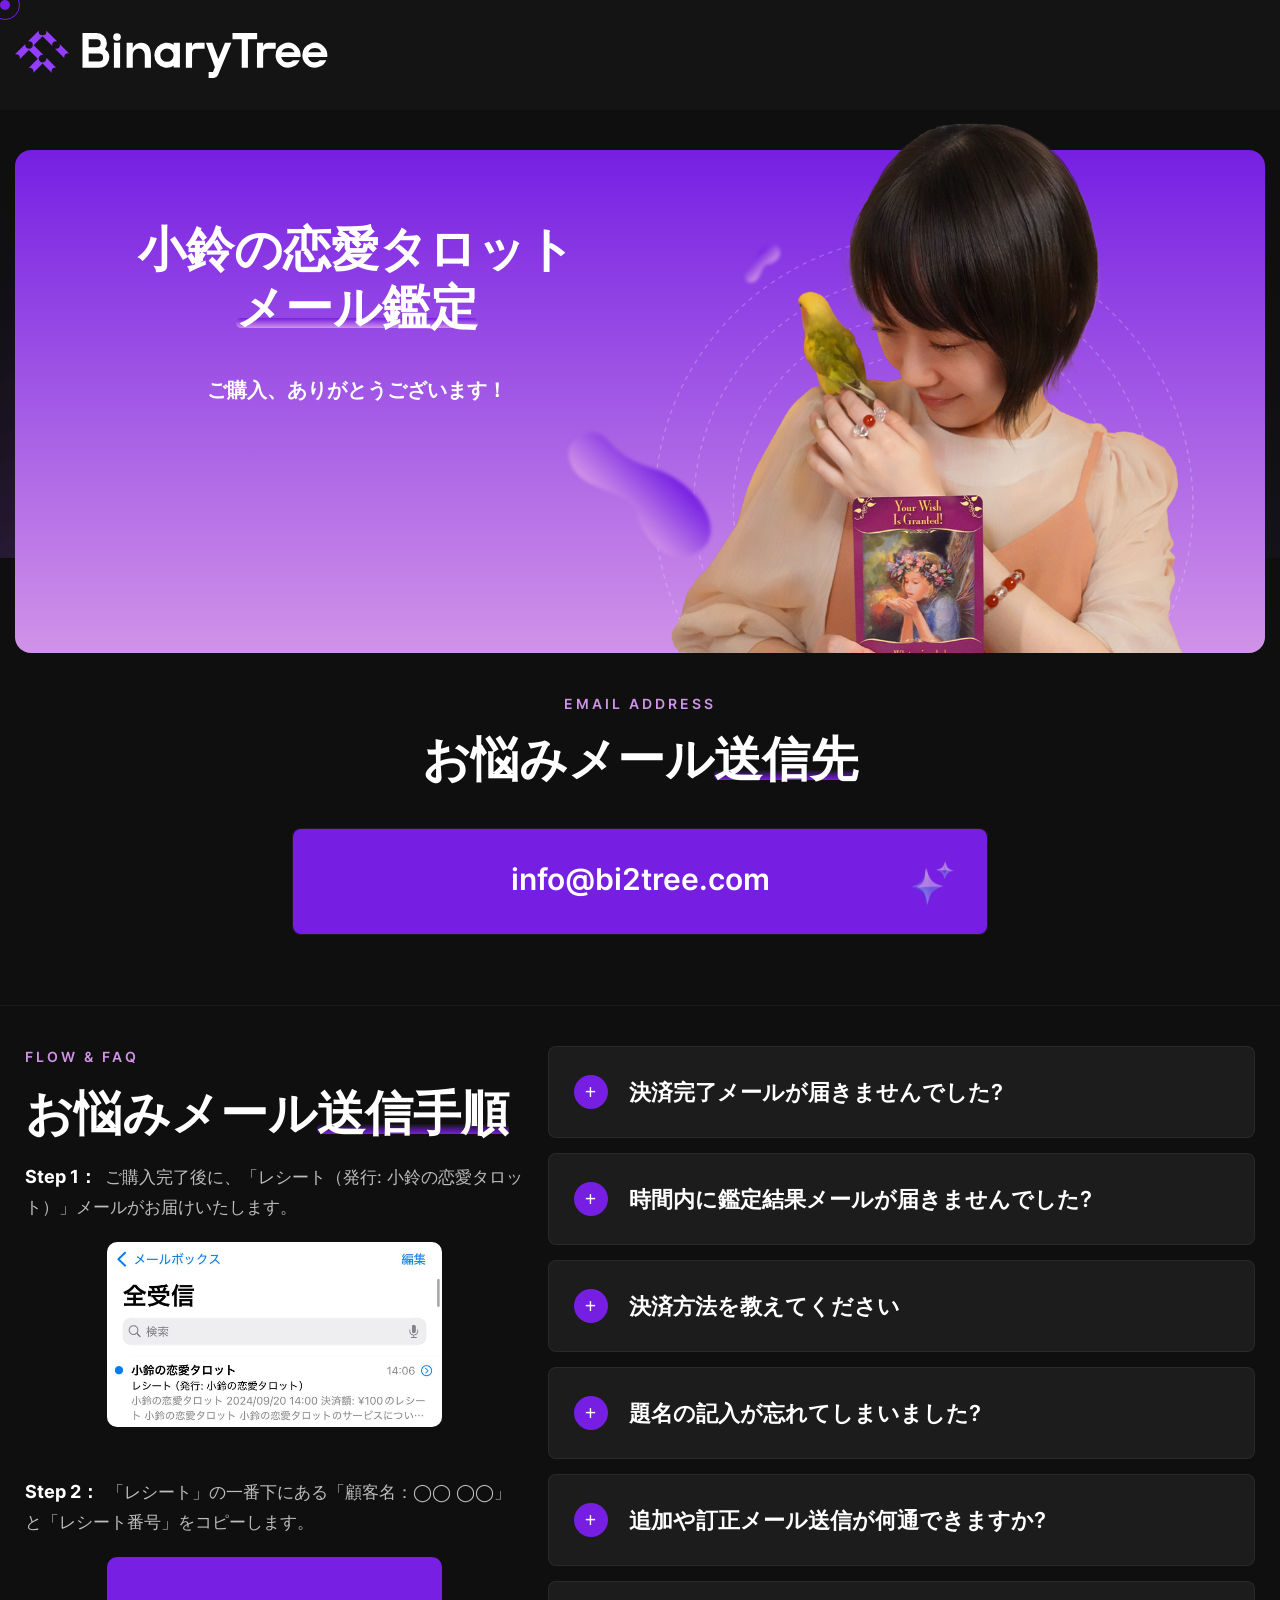
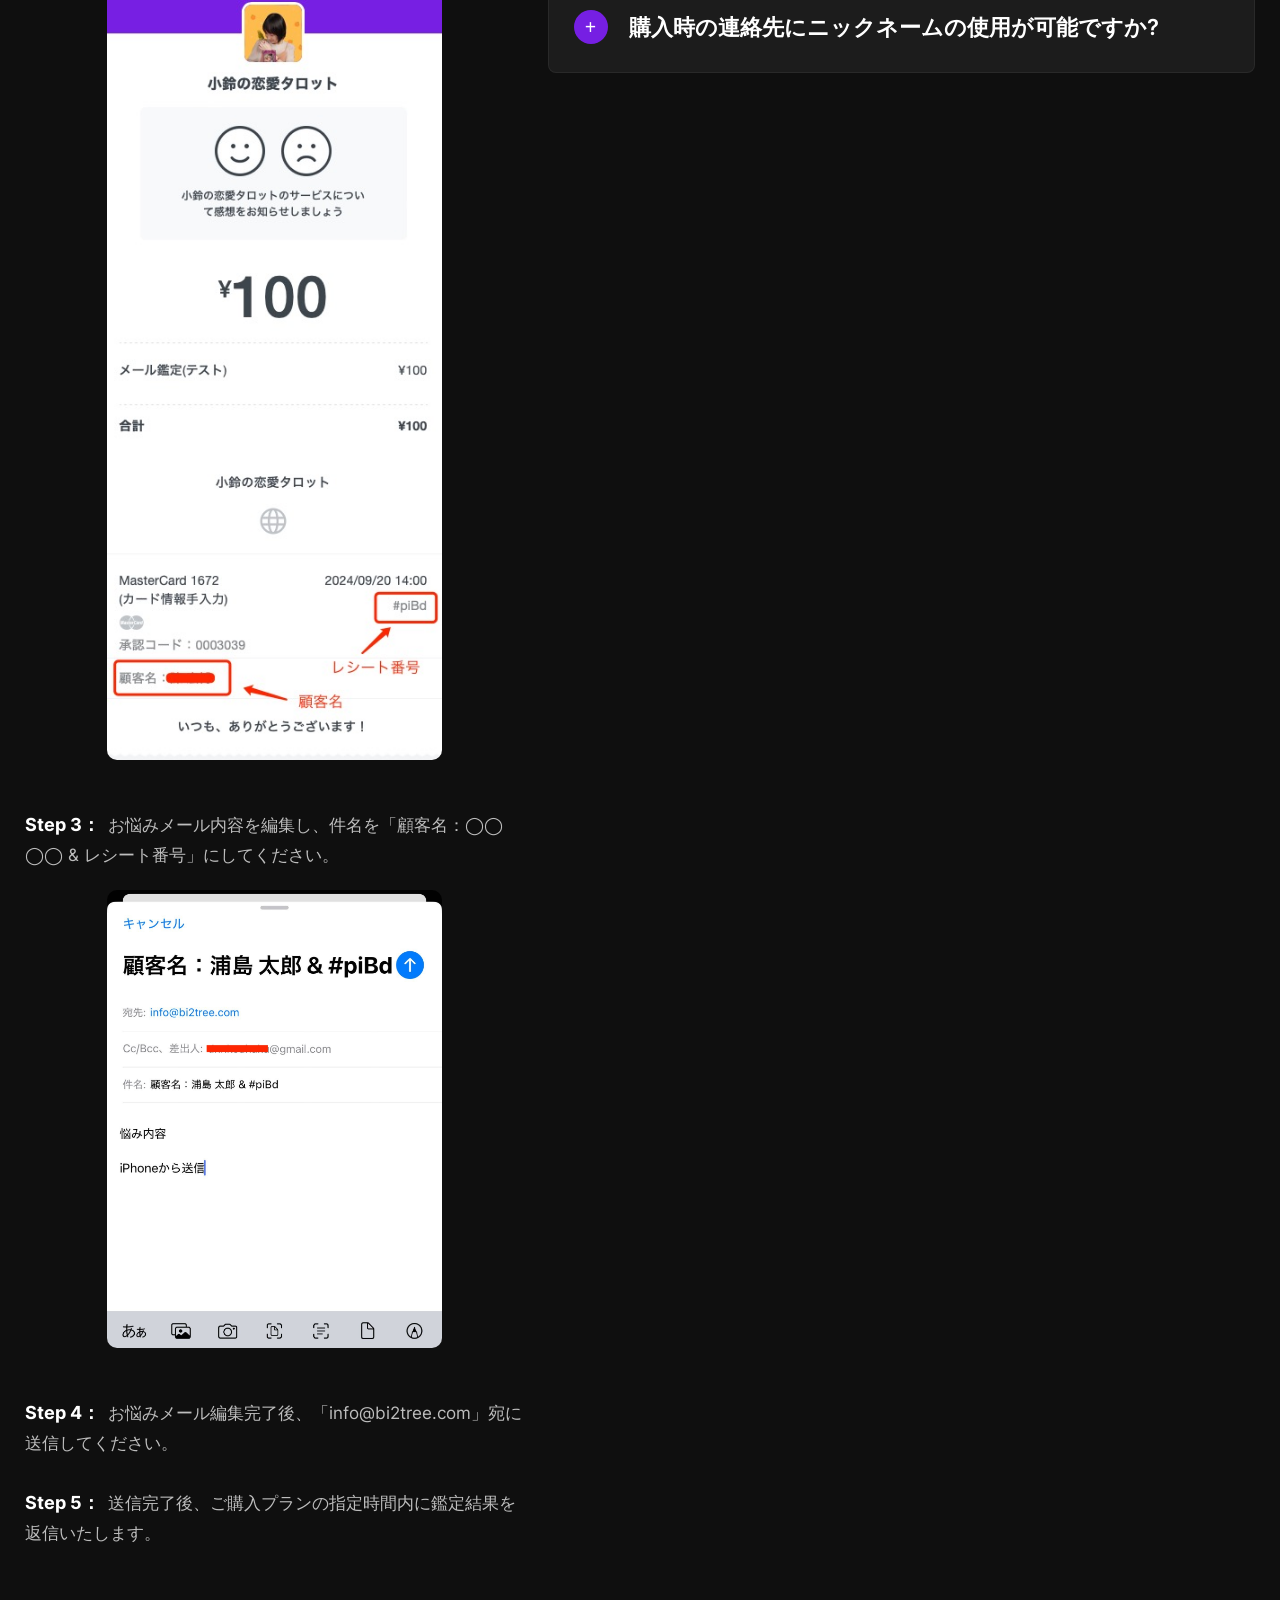
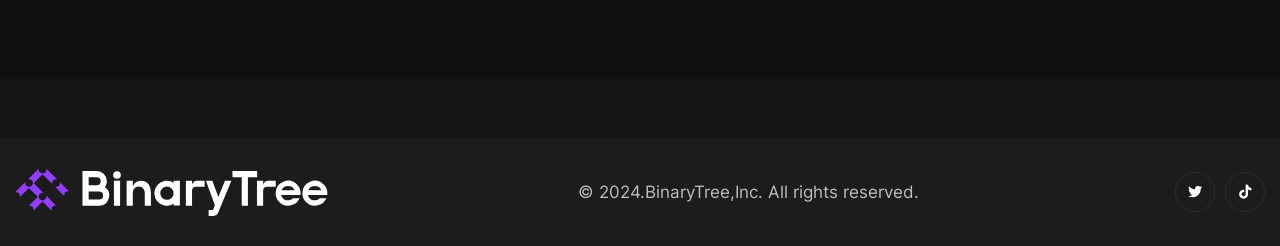
==== commit ee53247e: "modify kosuzu mo" ====
--- a/done.html
+++ b/done.html
@@ -2,7 +2,7 @@
 <html>
 <head>
 <meta charset="utf-8">
-<title>Braine Digital Agency Business HTML-5 Template | Services</title>
+<title>小鈴の恋愛タロット | 片思い、復縁、複雑恋愛など占い鑑定</title>
 <!-- Stylesheets -->
 <link href="static/css/bootstrap.css" rel="stylesheet">
 <link href="static/css/style.css" rel="stylesheet">
@@ -178,7 +178,6 @@
 					</div>
 				</div>
 
-				<!-- Accordian Column -->
 				<div class="faq-one_accordian-column col-lg-7 col-md-12 col-sm-12">
 					<div class="faq-one_accordian-outer">
 
@@ -190,7 +189,7 @@
 								<div class="acc-btn"><div class="icon-outer"><span class="icon icon-plus fa-solid fa-plus fa-fw"></span></div>決済完了メールが届きませんでした?</div>
 								<div class="acc-content">
 									<div class="content">
-										<div class="text">決済完了後に、基本的に5分以内に【決済完了】メールがお届きいたします。もし届いてない場合は、お手数ですが、info@bi2tree.comまでご連絡ください。</div>
+										<div class="text">決済する際に、メールアドレスが正しくご記入した場合に、決済完了後の10分以内に「レシート（発行: 小鈴の恋愛タロット）」のメールがお届きいたします。もし届いてない場合は、お手数ですが、info@bi2tree.comまでご連絡ください。</div>
 									</div>
 								</div>
 							</li>
@@ -200,7 +199,7 @@
 								<div class="acc-btn"><div class="icon-outer"><span class="icon icon-plus fa-solid fa-plus fa-fw"></span></div>時間内に鑑定結果メールが届きませんでした?</div>
 								<div class="acc-content">
 									<div class="content">
-										<div class="text">基本的にご選択したプランの時間内に先生から鑑定結果を返信いたします。万が一時間超えてしまった場合、一部返金または全額返金いたします。</div>
+										<div class="text">ご選択したプランの時間内に先生から鑑定結果を返信いたします。万が一時間超えてしまった場合、一部返金または全額返金いたします。</div>
 									</div>
 								</div>
 							</li>
@@ -210,27 +209,37 @@
 								<div class="acc-btn"><div class="icon-outer"><span class="icon icon-plus fa-solid fa-plus fa-fw"></span></div>決済方法を教えてください</div>
 								<div class="acc-content">
 									<div class="content">
-										<div class="text">決済ページに掲載している方法が対応されています。クレジットカード、QR決済がサポートされています。</div>
-									</div>
-								</div>
-							</li>
-
-							<!-- Block -->
-							<li class="accordion block">
-								<div class="acc-btn"><div class="icon-outer"><span class="icon icon-plus fa-solid fa-plus fa-fw"></span></div>題名に注文番号の記入が忘れてしまいました?</div>
-								<div class="acc-content">
-									<div class="content">
-										<div class="text">メールを追って送信してください。先生または運営側からの連絡がある場合もございます。</div>
-									</div>
-								</div>
-							</li>
-
-							<!-- Block -->
-							<li class="accordion block">
-								<div class="acc-btn"><div class="icon-outer"><span class="icon icon-plus fa-solid fa-plus fa-fw"></span></div>追加補足説明メール送信が何通できますか?</div>
-								<div class="acc-content">
-									<div class="content">
-										<div class="text">同一鑑定であれば、何通でも構いません。鑑定内容が変わったら、返信を断ります。</div>
+										<div class="text">クレジットカード（Visa/Mastercard/Amex）が対応されています</div>
+									</div>
+								</div>
+							</li>
+
+							<!-- Block -->
+							<li class="accordion block">
+								<div class="acc-btn"><div class="icon-outer"><span class="icon icon-plus fa-solid fa-plus fa-fw"></span></div>題名の記入が忘れてしまいました?</div>
+								<div class="acc-content">
+									<div class="content">
+										<div class="text">相談文にご購入際に記入した顧客名がございましたら、基本的に問題ございません。または追って再送信ください。先生や運営側からの連絡がある場合もございます。</div>
+									</div>
+								</div>
+							</li>
+
+							<!-- Block -->
+							<li class="accordion block">
+								<div class="acc-btn"><div class="icon-outer"><span class="icon icon-plus fa-solid fa-plus fa-fw"></span></div>追加や訂正メール送信が何通できますか?</div>
+								<div class="acc-content">
+									<div class="content">
+										<div class="text">同一鑑定であれば、何通でも構いませんが、鑑定内容が変わったら、合計質問数が20を超えたら、追加した相談内容に対する鑑定がお断りいたします。</div>
+									</div>
+								</div>
+							</li>
+
+							<!-- Block -->
+							<li class="accordion block">
+								<div class="acc-btn"><div class="icon-outer"><span class="icon icon-plus fa-solid fa-plus fa-fw"></span></div>購入時の連絡先にニックネームの使用が可能ですか?</div>
+								<div class="acc-content">
+									<div class="content">
+										<div class="text">はい、可能です。決済完了後のレシートに、顧客情報としてご記入した内容が反映しますので、ニックネームや偽名でも構いません。</div>
 									</div>
 								</div>
 							</li>
@@ -239,6 +248,7 @@
 
 					</div>
 				</div>
+
 			</div>
 		</div>
 	</section>
--- a/static/css/style.css
+++ b/static/css/style.css
@@ -362,7 +362,7 @@
 
 .slider-one_image-outer{
 	position: relative;
-	padding-bottom: 75px;
+	padding-bottom: 100px;
 }
 
 .slider-one_image{
@@ -421,8 +421,8 @@
 
 .slider-one_percentage{
 	position: absolute;
-	right: -35px;
-	top: 40px;
+	right: -65px;
+	top: 60px;
 	z-index: 1;
 	width: 145px;
 	overflow: hidden;
@@ -1771,7 +1771,7 @@
 
 .price-block_one-price{
 	position: relative;
-	font-size: 68px;
+	font-size: 40px;
 	line-height: 1em;
 	font-weight: 500;
 	color: var(--white-color);
@@ -1785,12 +1785,12 @@
 .price-block_one-price sup{
 	position: relative;
 	font-size: 28px;
-	top: -25px;
+	top: -10px;
 }
 
 .price-block_one-price sub{
 	position: relative;
-	font-size: 28px;
+	font-size: 20px;
 	font-weight: 400;
     font-style: italic;
 }
@@ -1884,7 +1884,7 @@
 
 .faq-one{
 	position: relative;
-	padding: 100px 0px 70px;
+	padding: 60px 10px;
 }
 
 .faq-one.style-two{
@@ -5751,7 +5751,7 @@
 
 .price-three{
 	position: relative;
-	padding: 100px 0px 80px;
+	padding: 100px 0 30px;
 	background-color: var(--color-four);
 	border-bottom: 1px solid rgba(var(--white-color-rgb), 0.05);
 }
--- a/static/css/responsive.css
+++ b/static/css/responsive.css
@@ -42,7 +42,7 @@
 
 	.slider-one_percentage{
 		right: 0px;
-		top: 30px;
+		top: 60px;
 	}
 
 	.answer-one_list li{
@@ -91,7 +91,7 @@
 
 	.slider-one_percentage{
 		right: 15px;
-		top: 15px;
+		top: 60px;
 	}
 
 	.choose-one .inner-container{
@@ -492,7 +492,7 @@
 
 	.cta-one_image-outer{
 		display: inline-block;
-		margin-top: 30px;
+		margin-top: 0;
 	}
 
 	.footer-newsletter{
@@ -955,7 +955,7 @@
 
 
 	.sec-title_text .step{
-		margin: 16px 0;
+		margin: 30px 0;
 	}
 
 	h1{
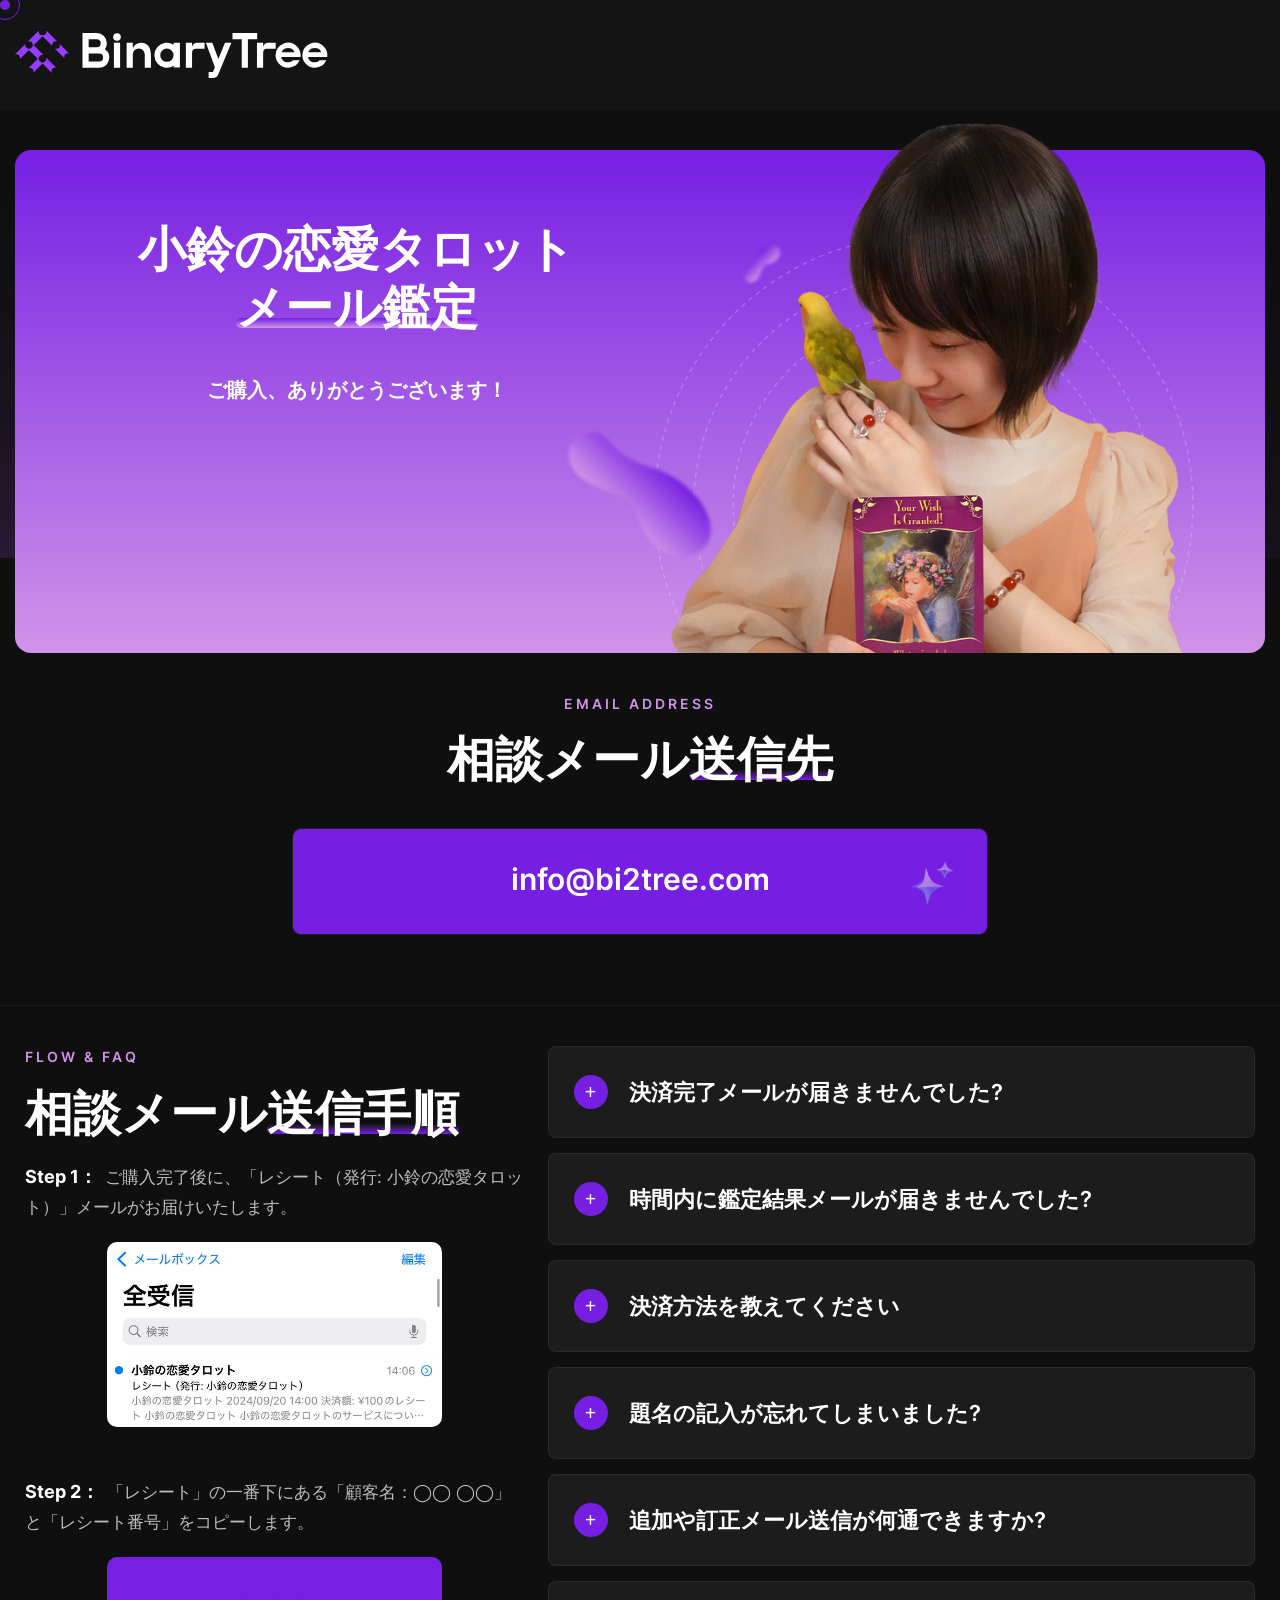
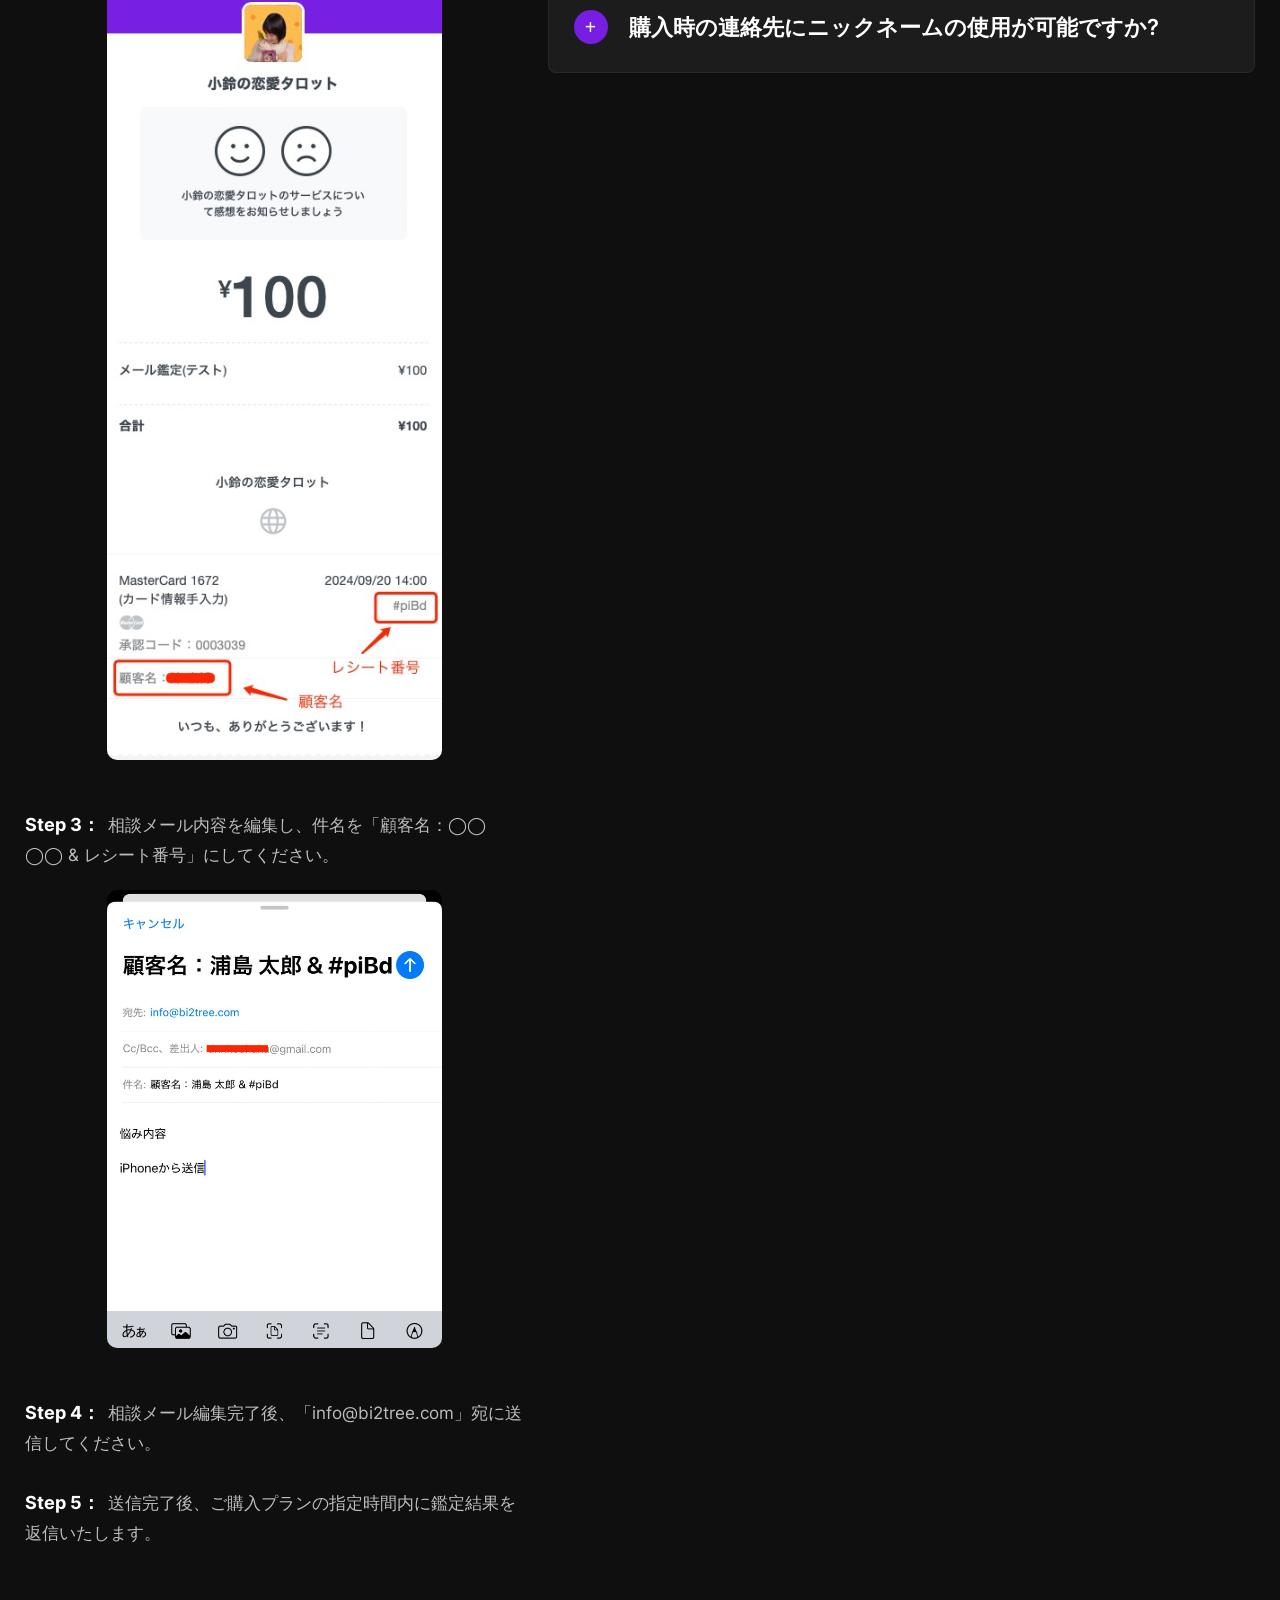
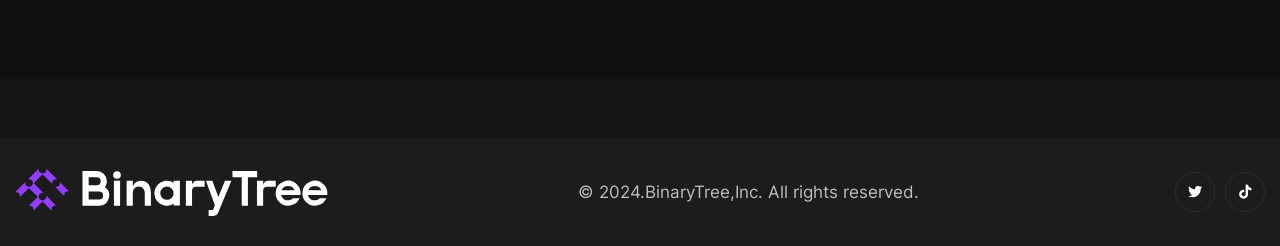
==== commit e624bb94: "modify kosuzu 2" ====
--- a/done.html
+++ b/done.html
@@ -119,7 +119,7 @@
 				<!-- Sec Title -->
 				<div class="sec-title centered">
 					<div class="sec-title_title">Email Address</div>
-					<h2 class="sec-title_heading">お悩みメール<span>送信先</span></h2>
+					<h2 class="sec-title_heading">相談メール<span>送信先</span></h2>
 				</div>
 				<div class="pricing-tabs tabs-box">
 					<div class="tabs-content">
@@ -157,7 +157,7 @@
 						<!-- Sec Title -->
 						<div class="sec-title">
 							<div class="sec-title_title">flow & faq</div>
-							<h2 class="sec-title_heading">お悩みメール<span>送信手順</span></h2>
+							<h2 class="sec-title_heading">相談メール<span>送信手順</span></h2>
 							<div class="sec-title_text" style="max-width: 720px;">
 								<div class="step">
 									<b>Step 1：</b>ご購入完了後に、「レシート（発行: 小鈴の恋愛タロット）」メールがお届けいたします。<br>
@@ -168,10 +168,10 @@
 									<div style="text-align: center"><img src="static/picture/receipt.jpg"></div>
 								</div>
 								<div class="step">
-									<b>Step 3：</b>お悩みメール内容を編集し、件名を「顧客名：◯◯ ◯◯ & レシート番号」にしてください。<br>
+									<b>Step 3：</b>相談メール内容を編集し、件名を「顧客名：◯◯ ◯◯ & レシート番号」にしてください。<br>
 									<div style="text-align: center"><img src="static/picture/send.jpg"></div>
 								</div>
-								<div class="step"><b>Step 4：</b>お悩みメール編集完了後、「info@bi2tree.com」宛に送信してください。<br></div>
+								<div class="step"><b>Step 4：</b>相談メール編集完了後、「info@bi2tree.com」宛に送信してください。<br></div>
 								<div class="step"><b>Step 5：</b>送信完了後、ご購入プランの指定時間内に鑑定結果を返信いたします。</div>
 							</div>
 						</div>
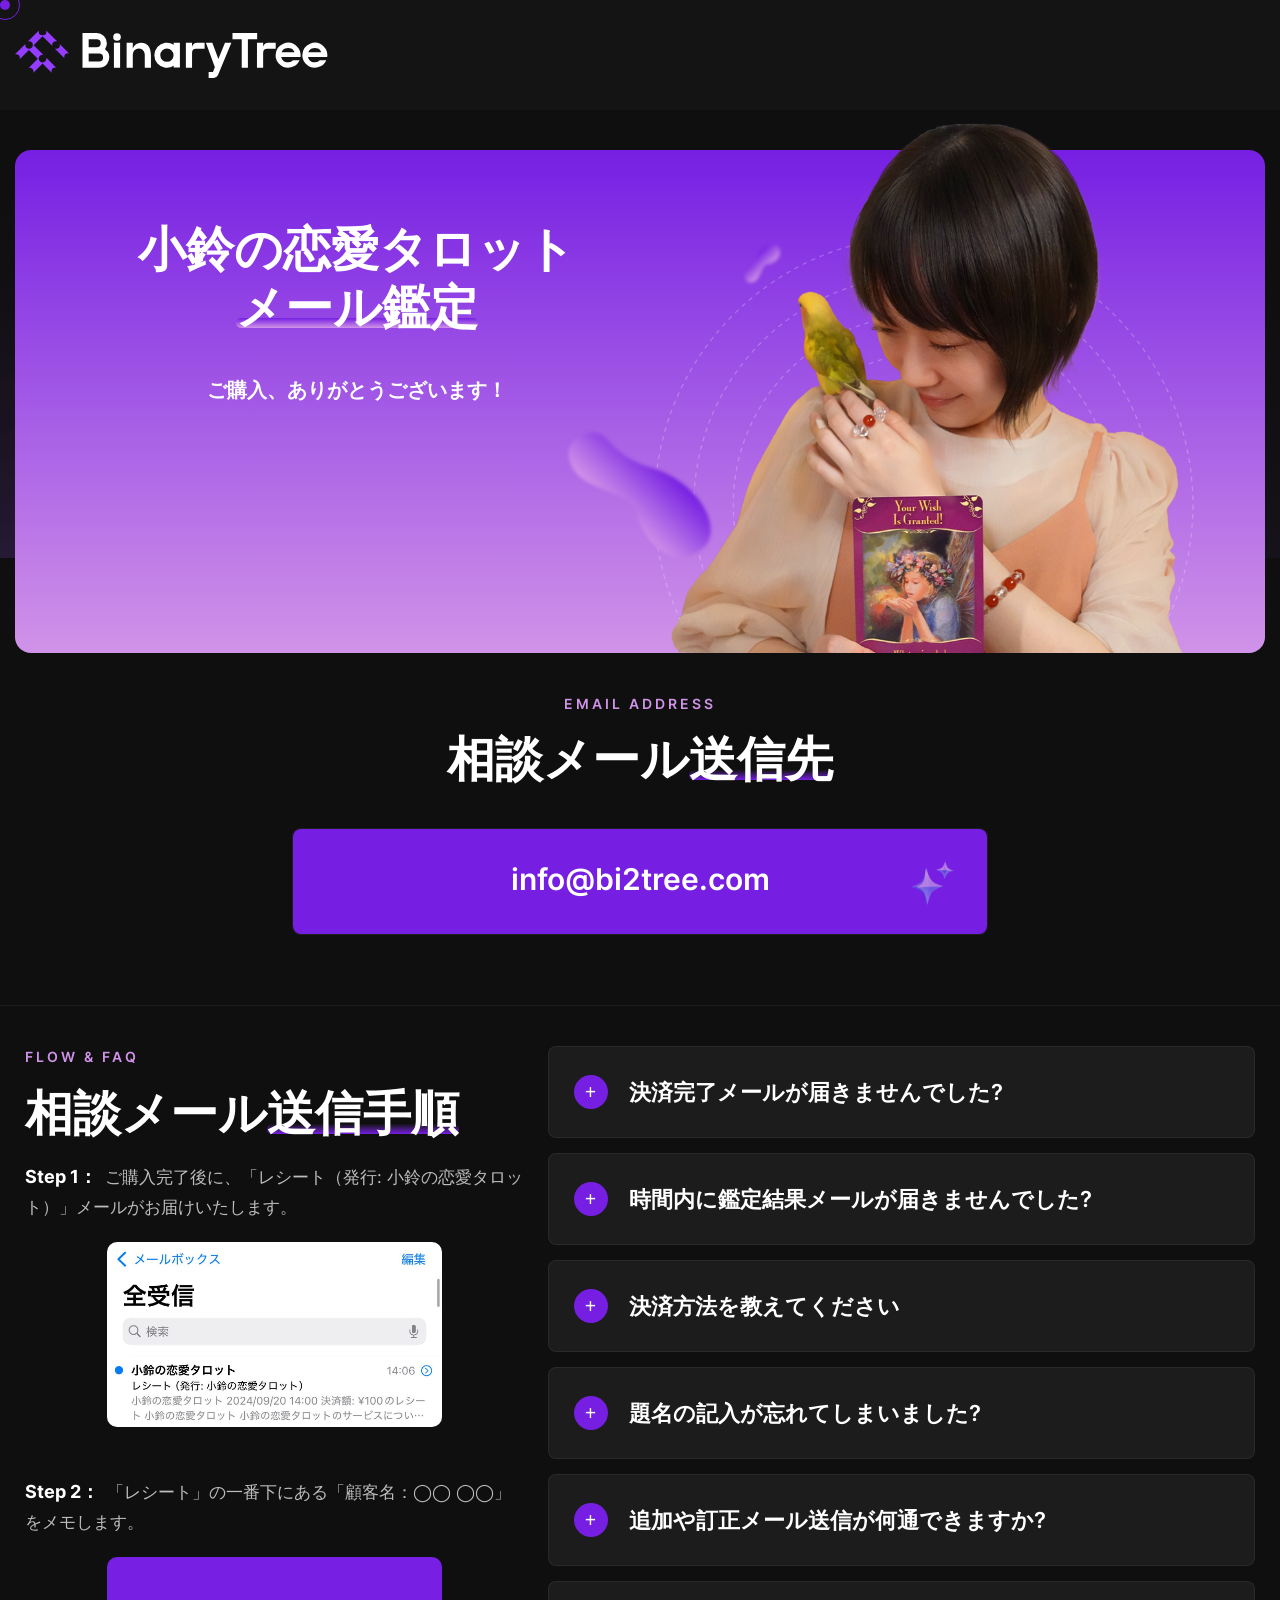
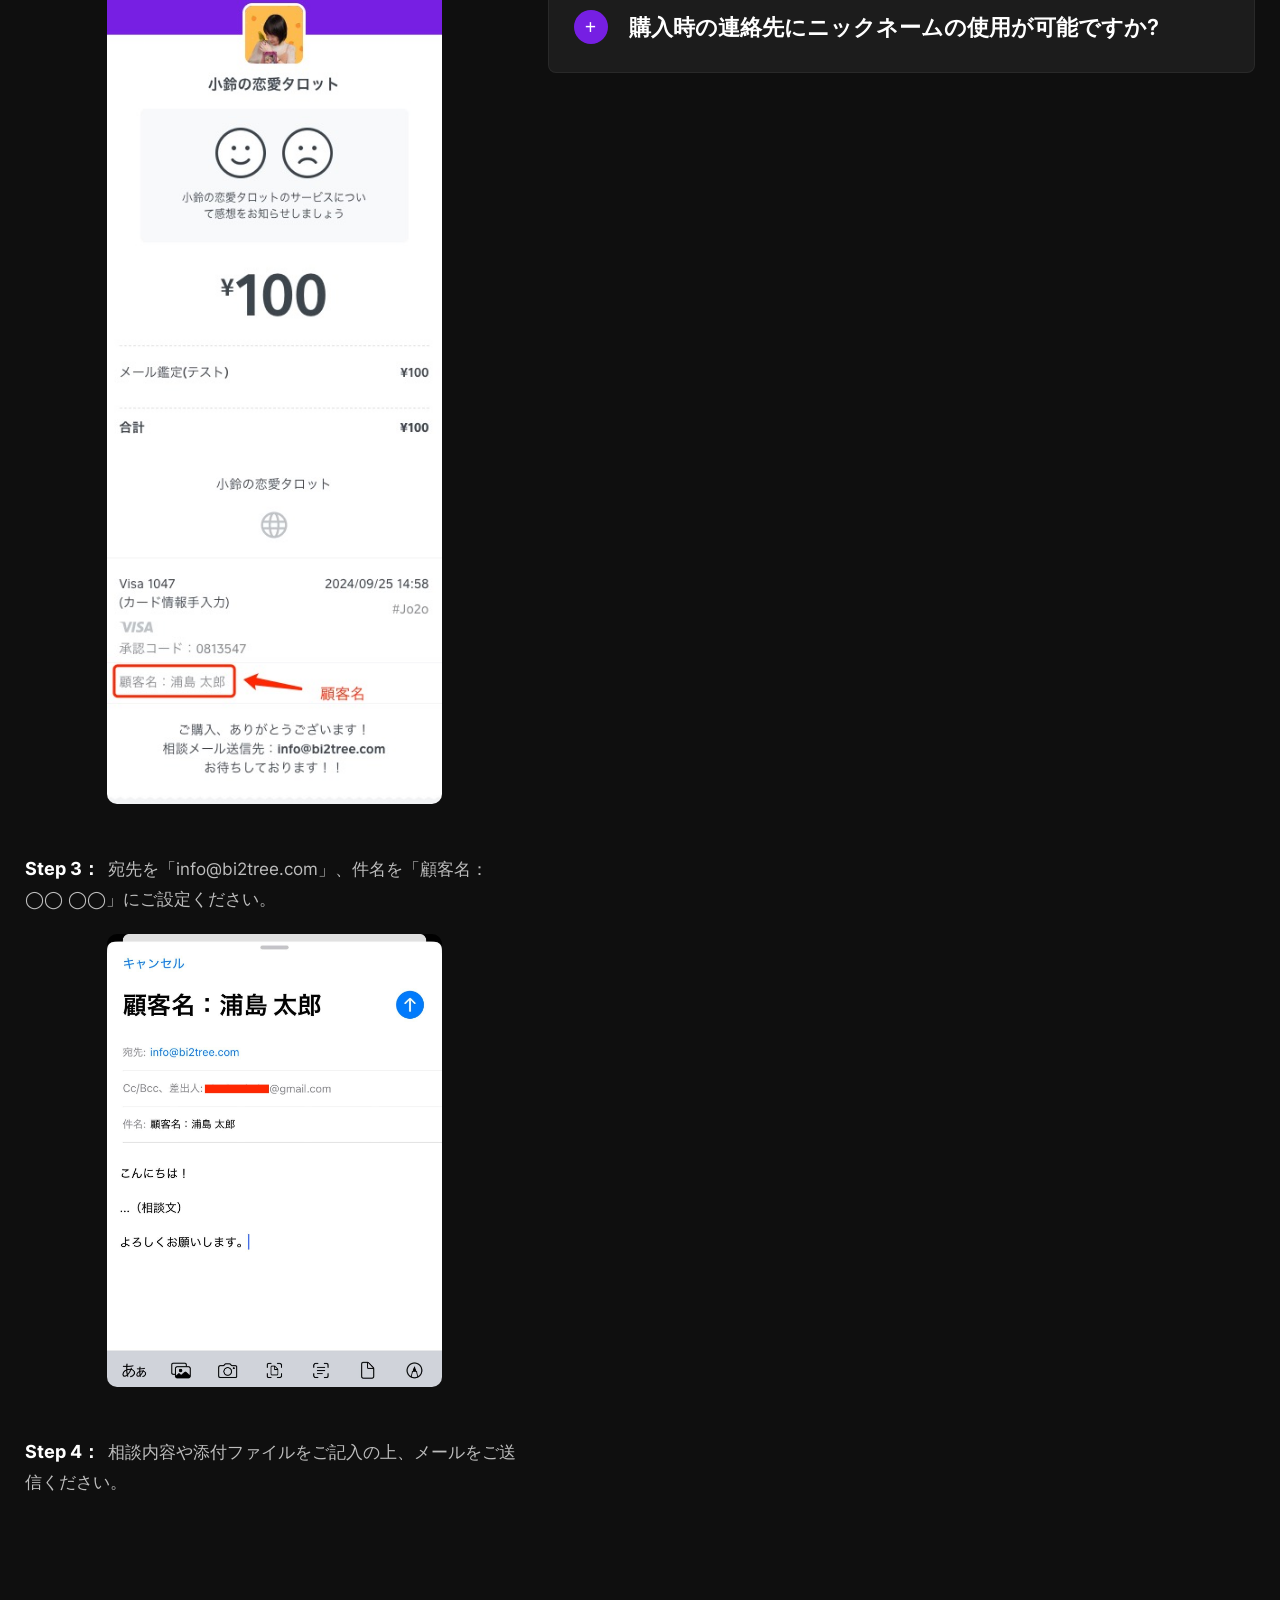
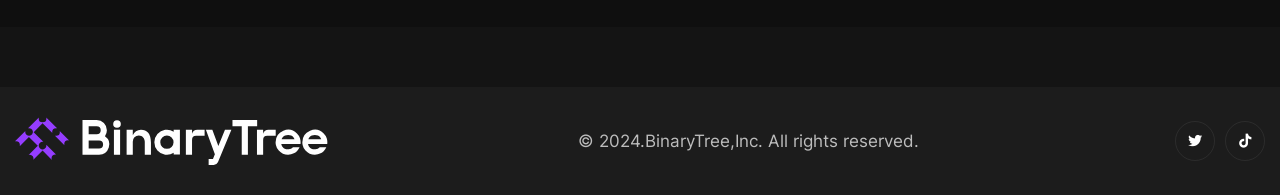
==== commit 5cad324f: "modify kosuzu 3" ====
--- a/done.html
+++ b/done.html
@@ -164,15 +164,14 @@
 									<div style="text-align: center"><img src="static/picture/mail.jpg"></div>
 								</div>
 								<div class="step">
-									<b>Step 2：</b>「レシート」の一番下にある「顧客名：◯◯ ◯◯」と「レシート番号」をコピーします。<br>
+									<b>Step 2：</b>「レシート」の一番下にある「顧客名：◯◯ ◯◯」をメモします。<br>
 									<div style="text-align: center"><img src="static/picture/receipt.jpg"></div>
 								</div>
 								<div class="step">
-									<b>Step 3：</b>相談メール内容を編集し、件名を「顧客名：◯◯ ◯◯ & レシート番号」にしてください。<br>
+									<b>Step 3：</b>宛先を「info@bi2tree.com」、件名を「顧客名：◯◯ ◯◯」にご設定ください。<br>
 									<div style="text-align: center"><img src="static/picture/send.jpg"></div>
 								</div>
-								<div class="step"><b>Step 4：</b>相談メール編集完了後、「info@bi2tree.com」宛に送信してください。<br></div>
-								<div class="step"><b>Step 5：</b>送信完了後、ご購入プランの指定時間内に鑑定結果を返信いたします。</div>
+								<div class="step"><b>Step 4：</b>相談内容や添付ファイルをご記入の上、メールをご送信ください。<br></div>
 							</div>
 						</div>
 					</div>
